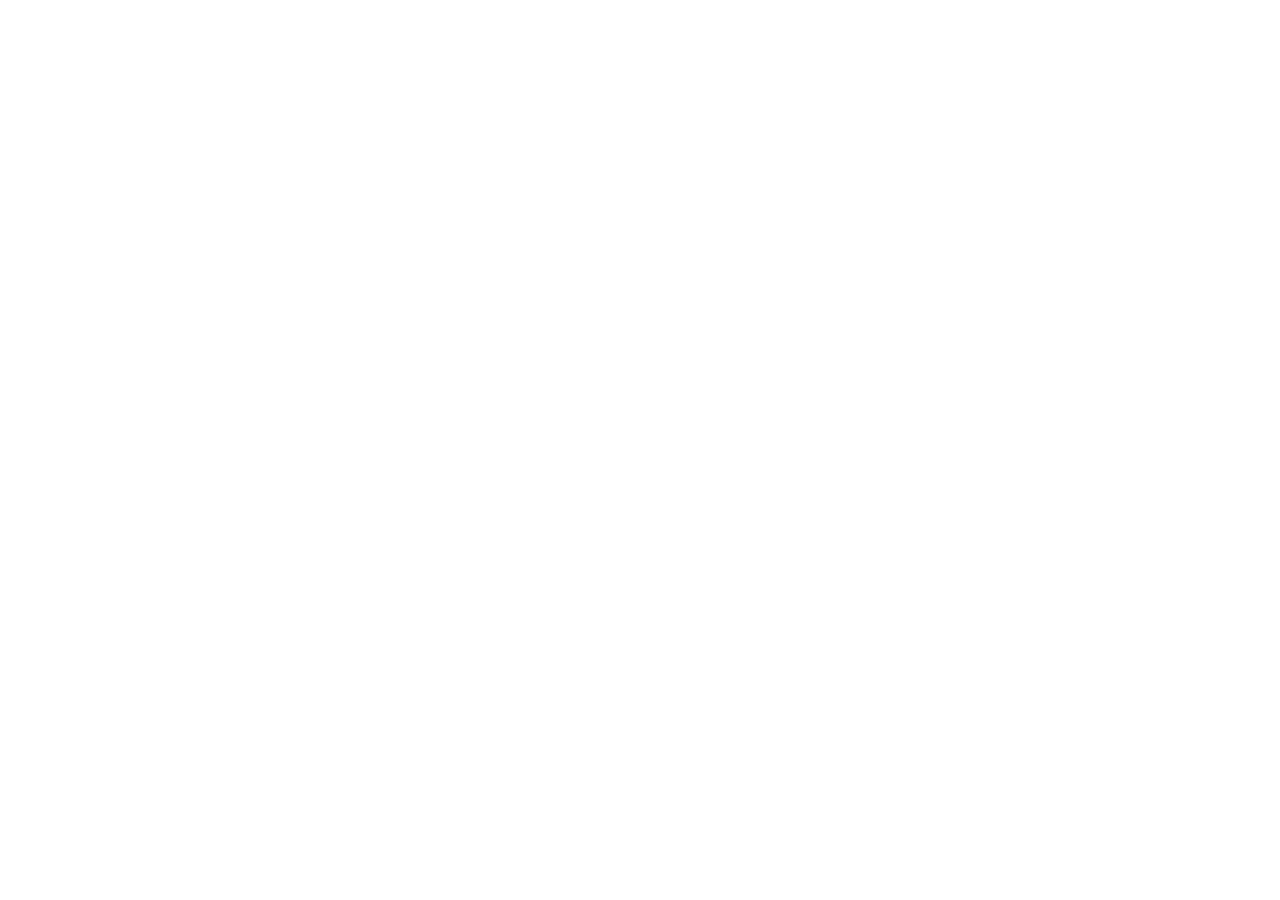
==== index.html @ b6a703c0 "Update Maowa portfolio website" ====
<!DOCTYPE html>
<html lang="en">
  <head>
    <meta charset="UTF-8" />
    <link rel="preconnect" href="https://fonts.googleapis.com">
    <link rel="preconnect" href="https://fonts.gstatic.com" crossorigin>
    <link href="https://fonts.googleapis.com/css2?family=Bebas+Neue&family=Syne:wght@400;600;700;800&family=Space+Mono:wght@400;700&display=swap" rel="stylesheet">
    <meta name="viewport" content="width=device-width, initial-scale=1.0" />
    <meta name="theme-color" content="#09090f" />
    <meta name="description" content="Video editing by Jannatul Maowa Runa: high-retention YouTube videos, short-form content, podcast edits, motion graphics, and monthly editing packages." />
    <link rel="canonical" href="https://maowa.me/" />
    <meta property="og:type" content="website" />
    <meta property="og:url" content="https://maowa.me/" />
    <meta property="og:title" content="MAOWA.ME | Video Editor & Content Strategist" />
    <meta property="og:description" content="High-retention video editing, short-form content, podcast edits, and motion graphics by Jannatul Maowa Runa." />
    <meta name="twitter:card" content="summary" />
    <link rel="icon" type="image/png" href="/m.png" />
    <link rel="apple-touch-icon" href="/m.png" />
    <title>MAOWA.ME | Video Editor &amp; Content Strategist</title>
  </head>
  <body>
    <div id="root"></div>
    <script type="module" src="/src/main.jsx"></script>
  </body>
</html>
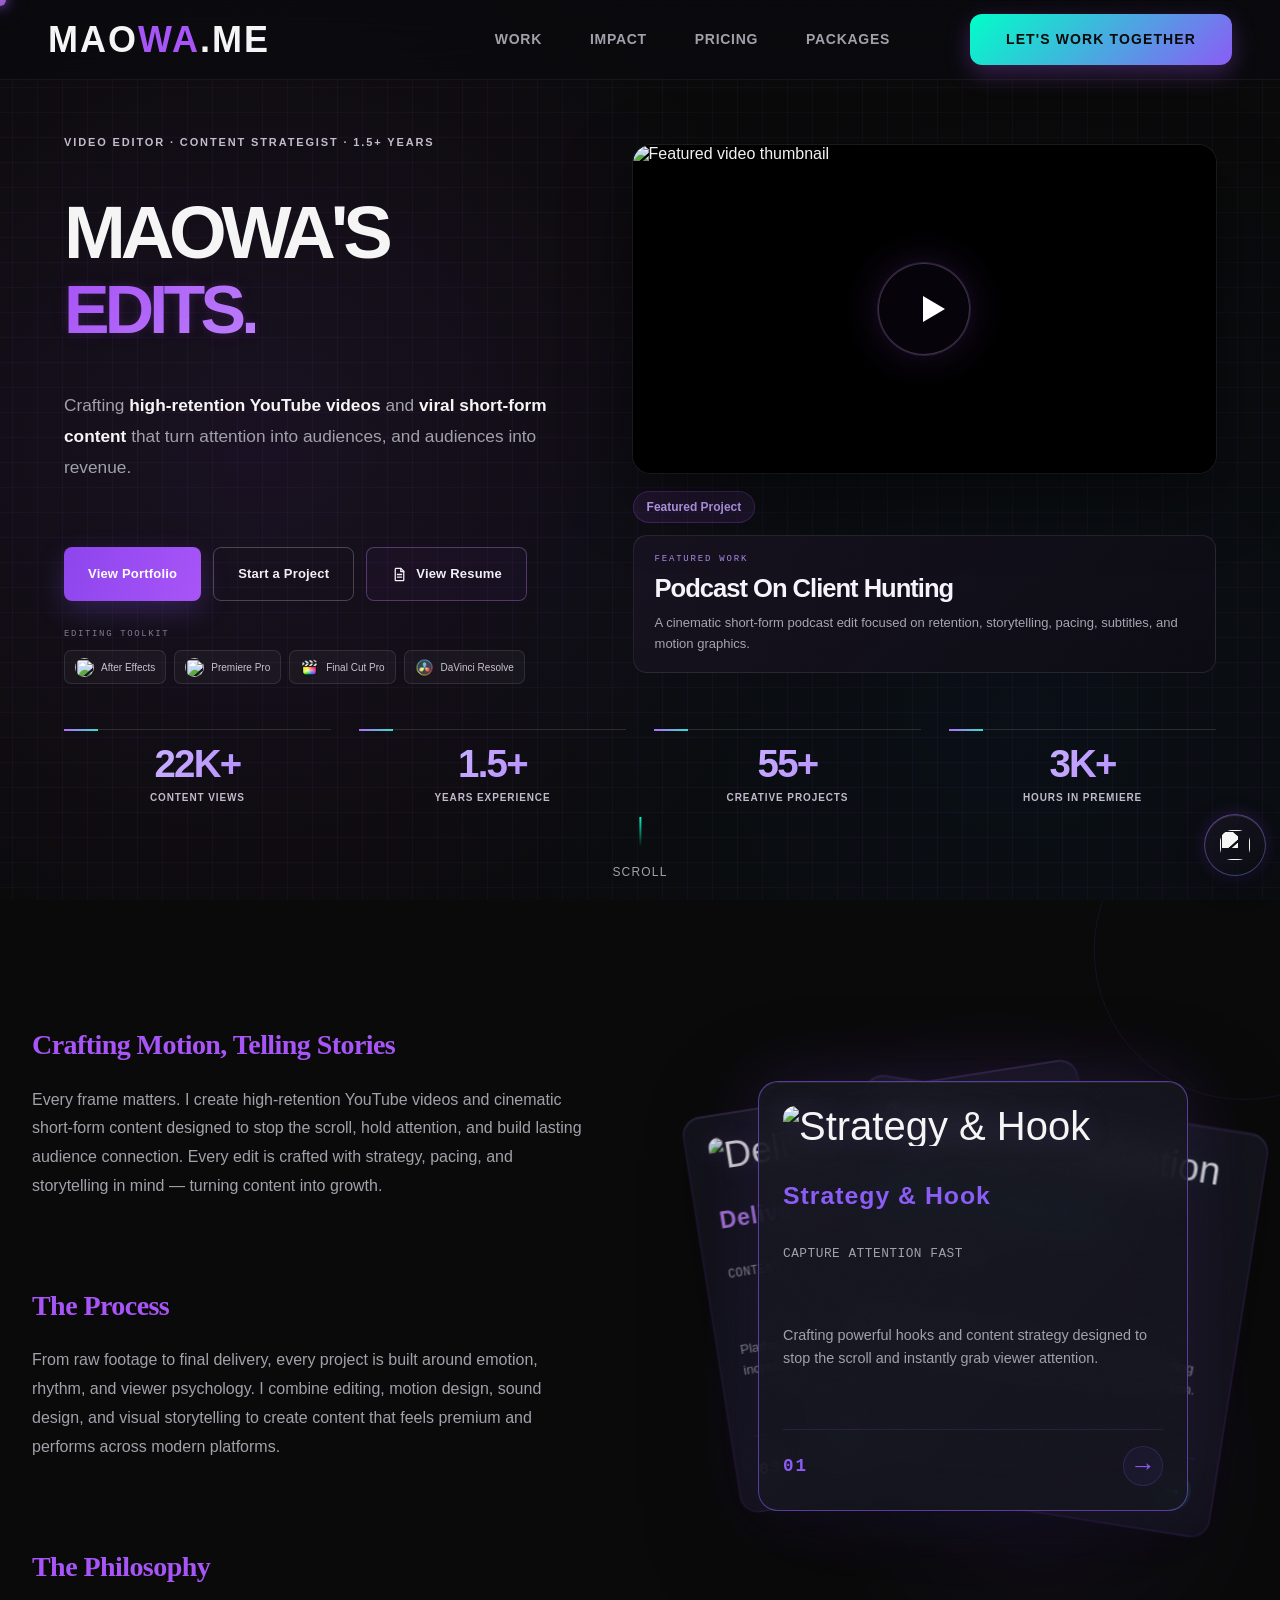
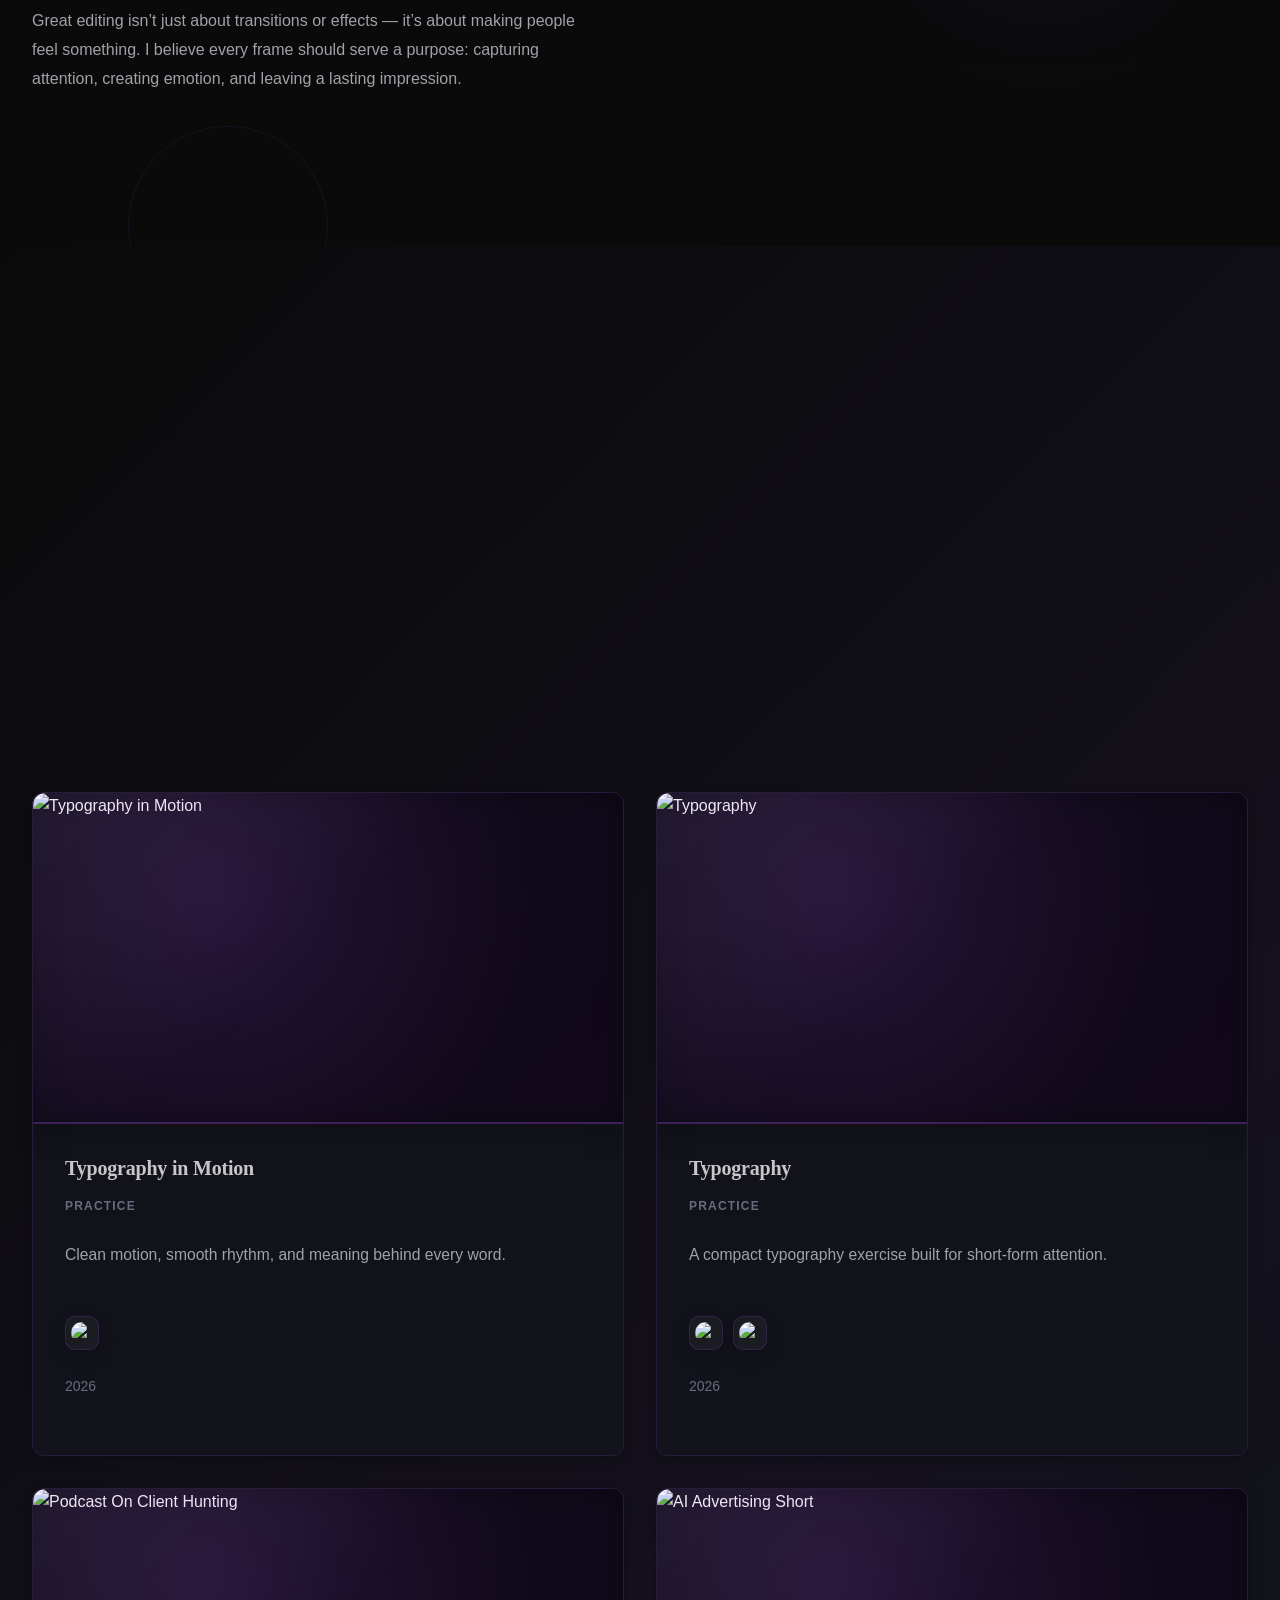
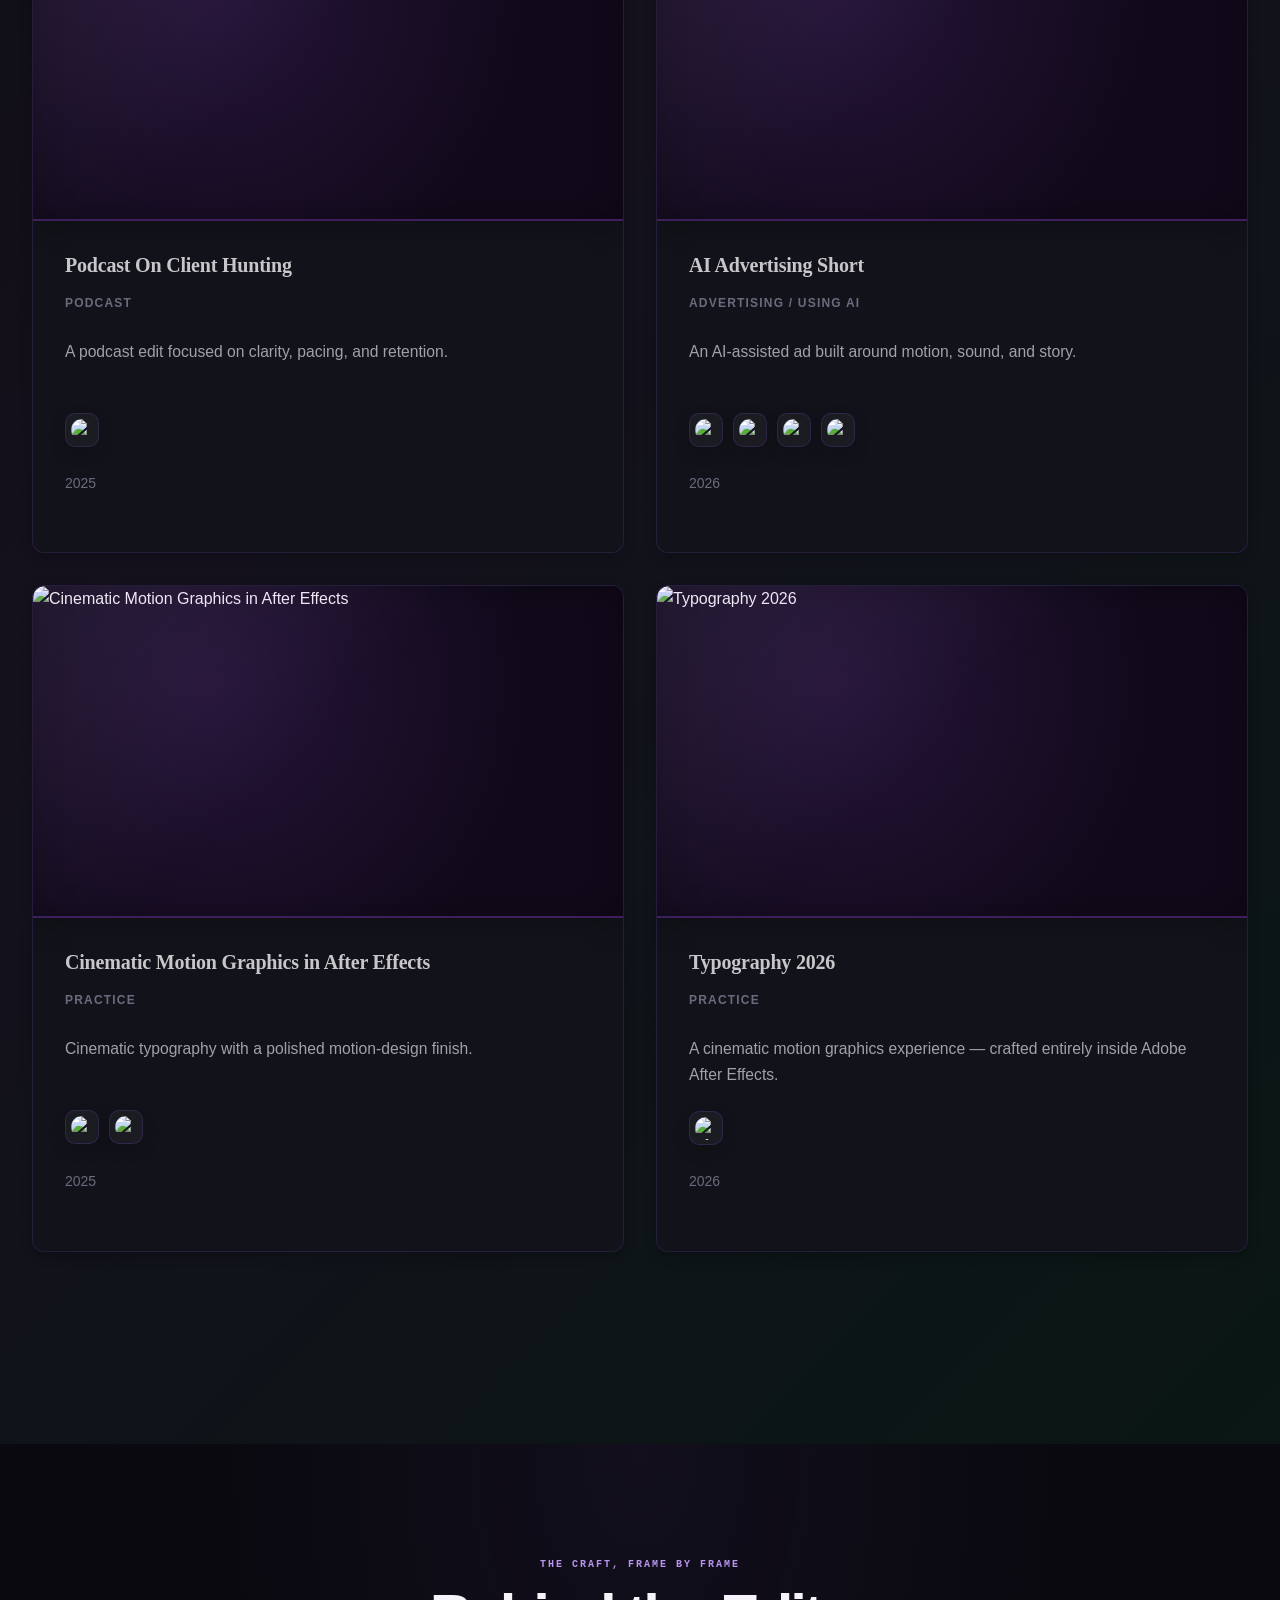
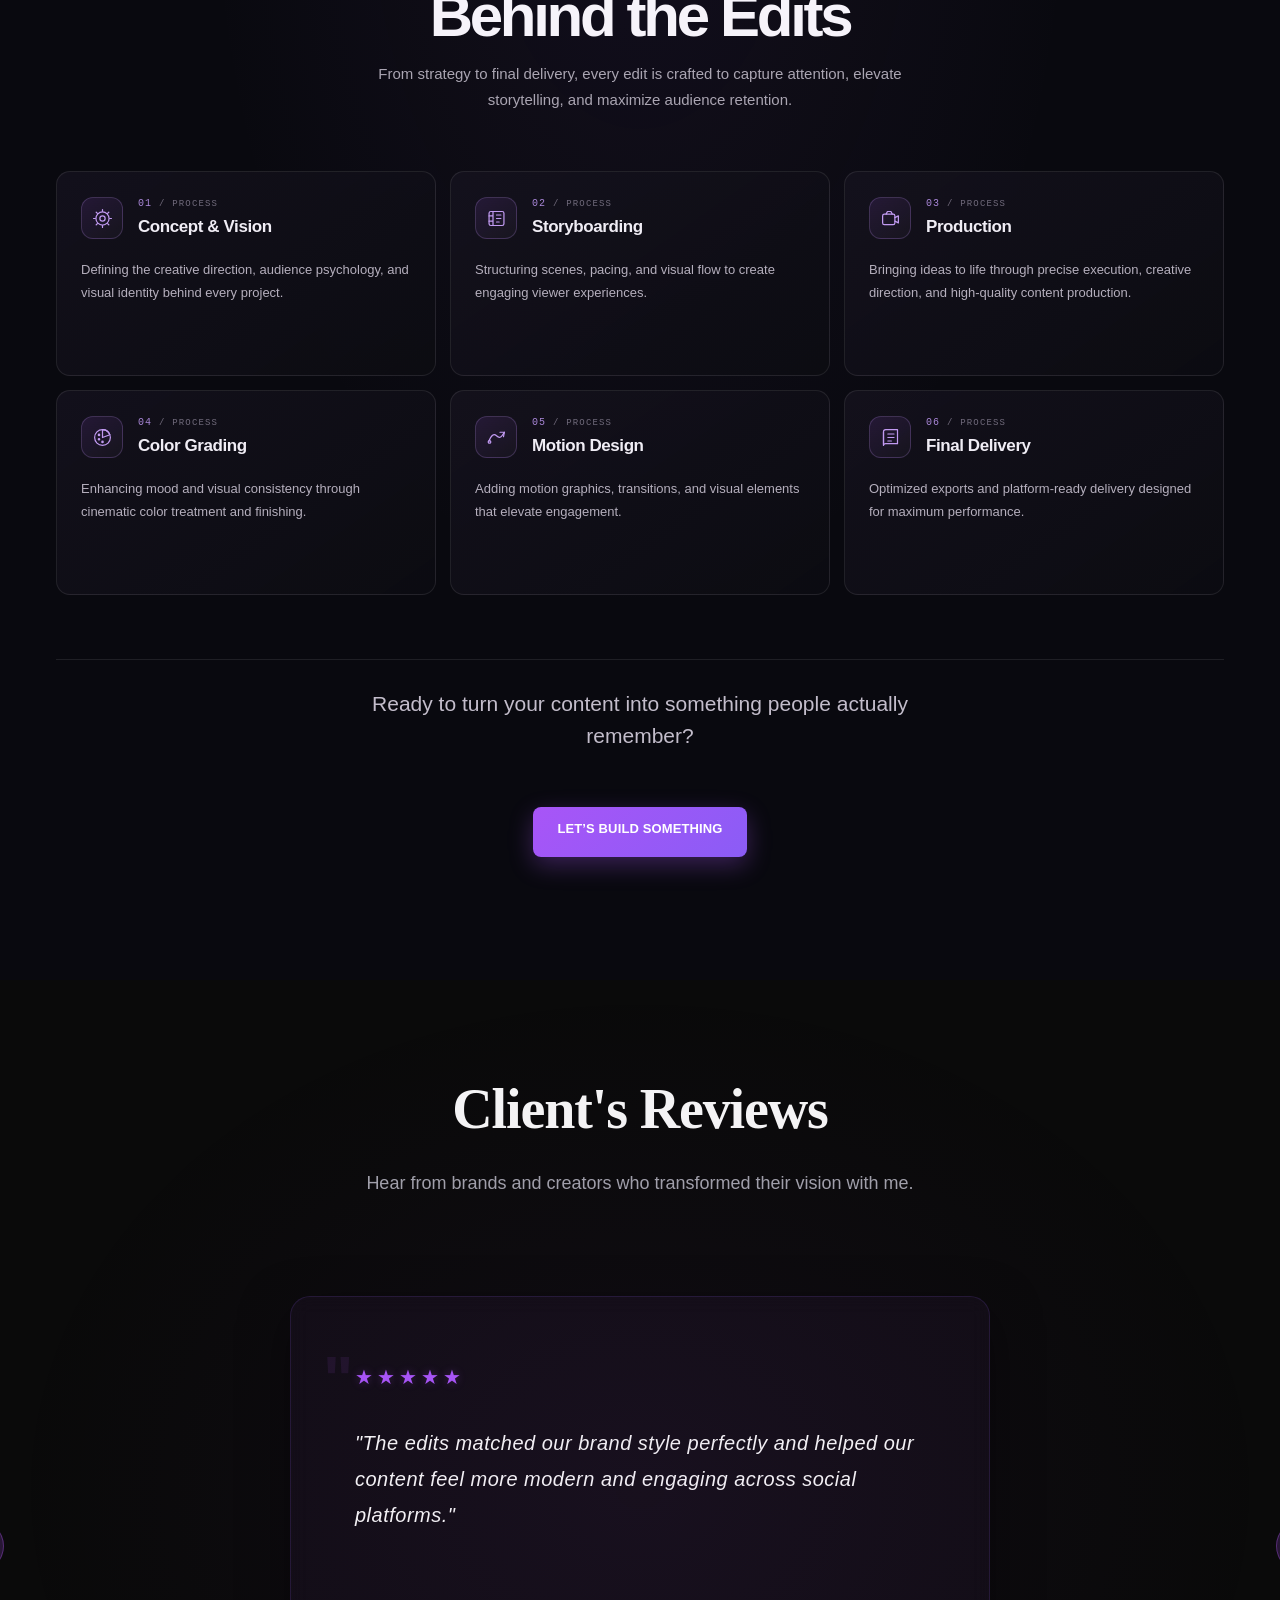
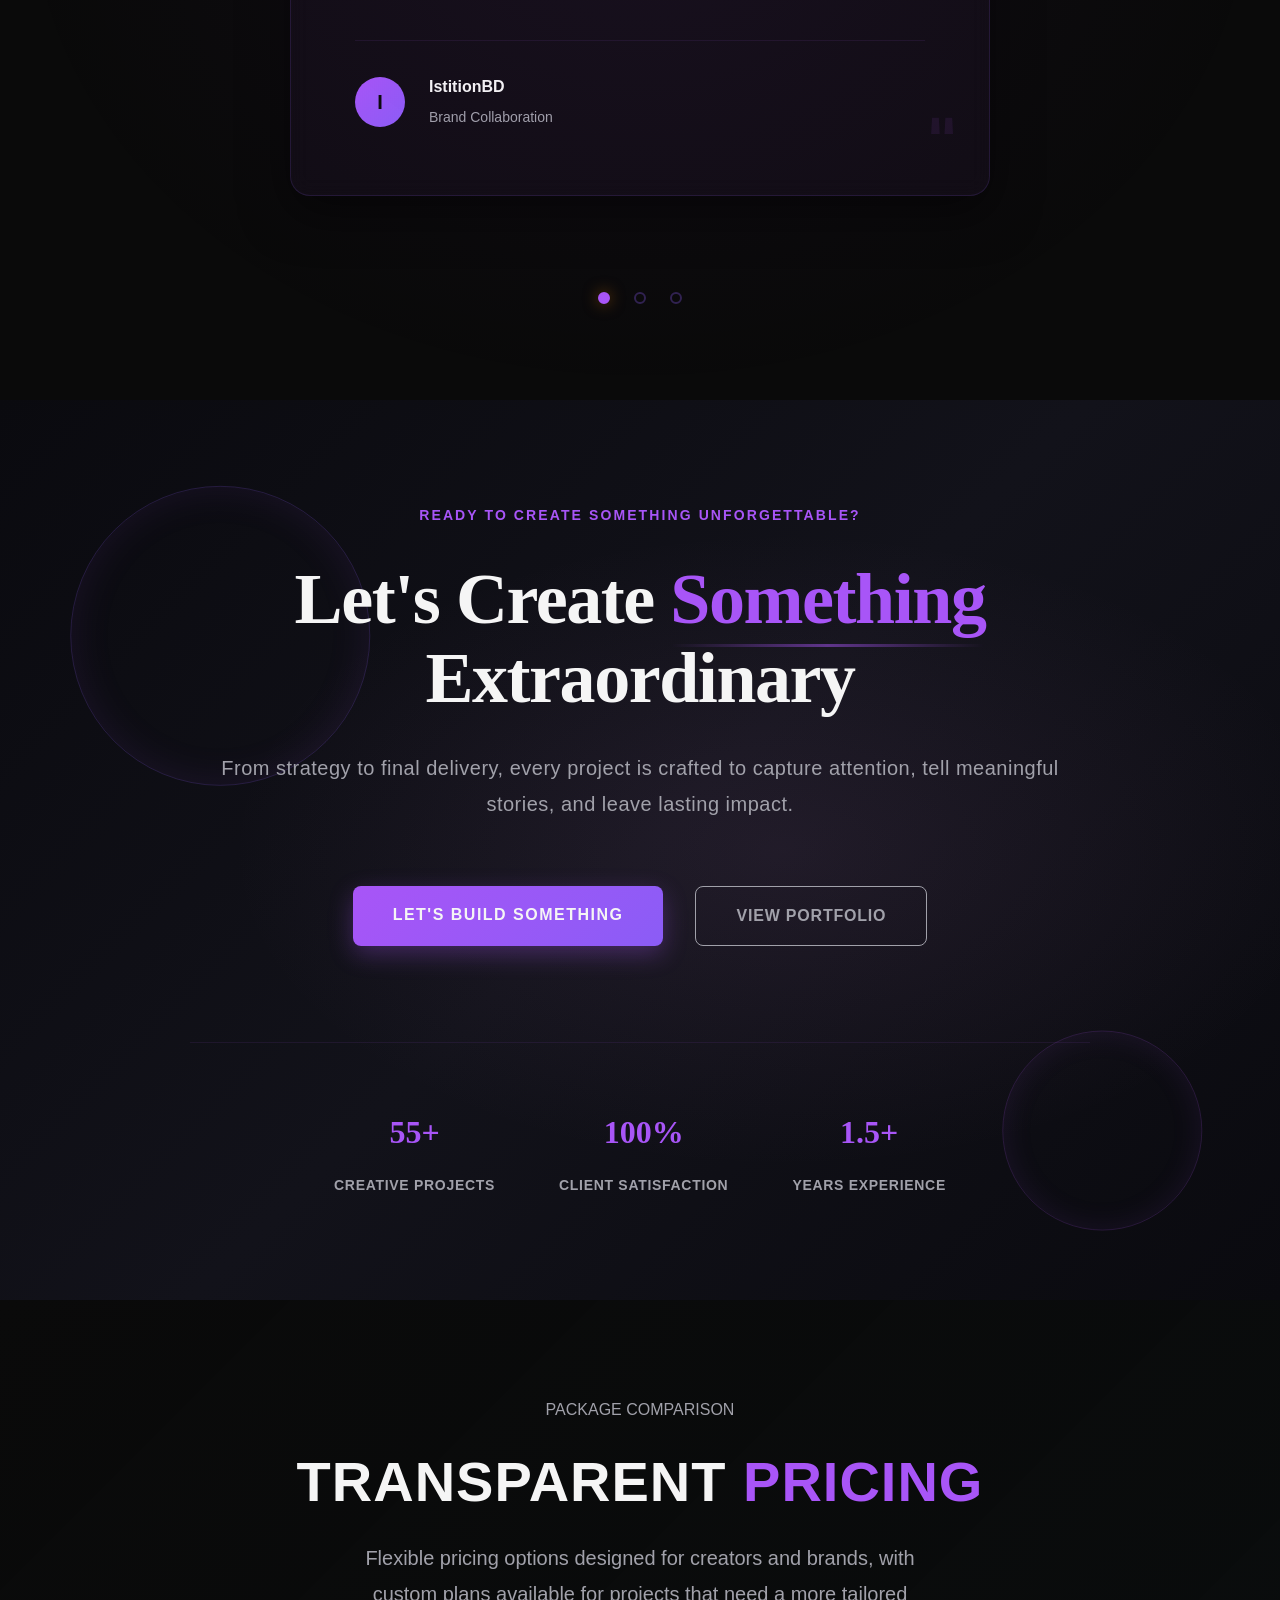
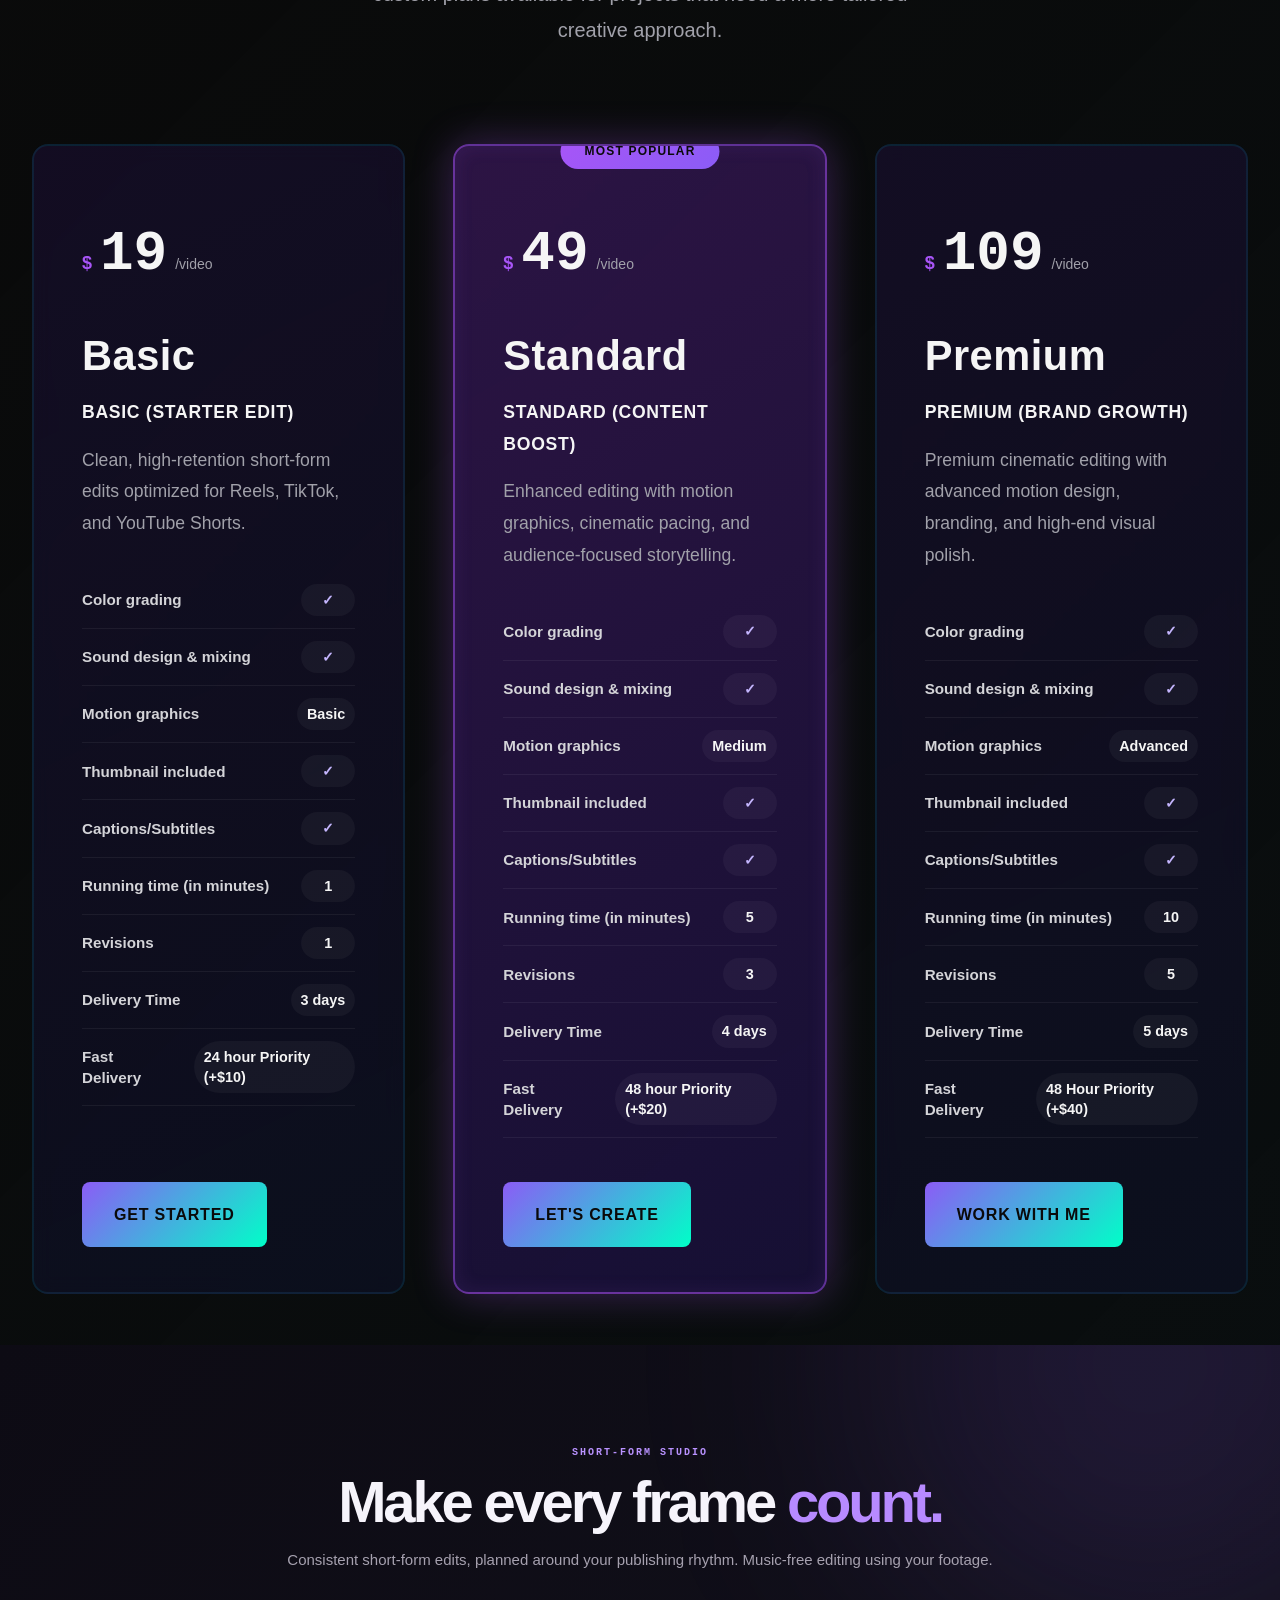
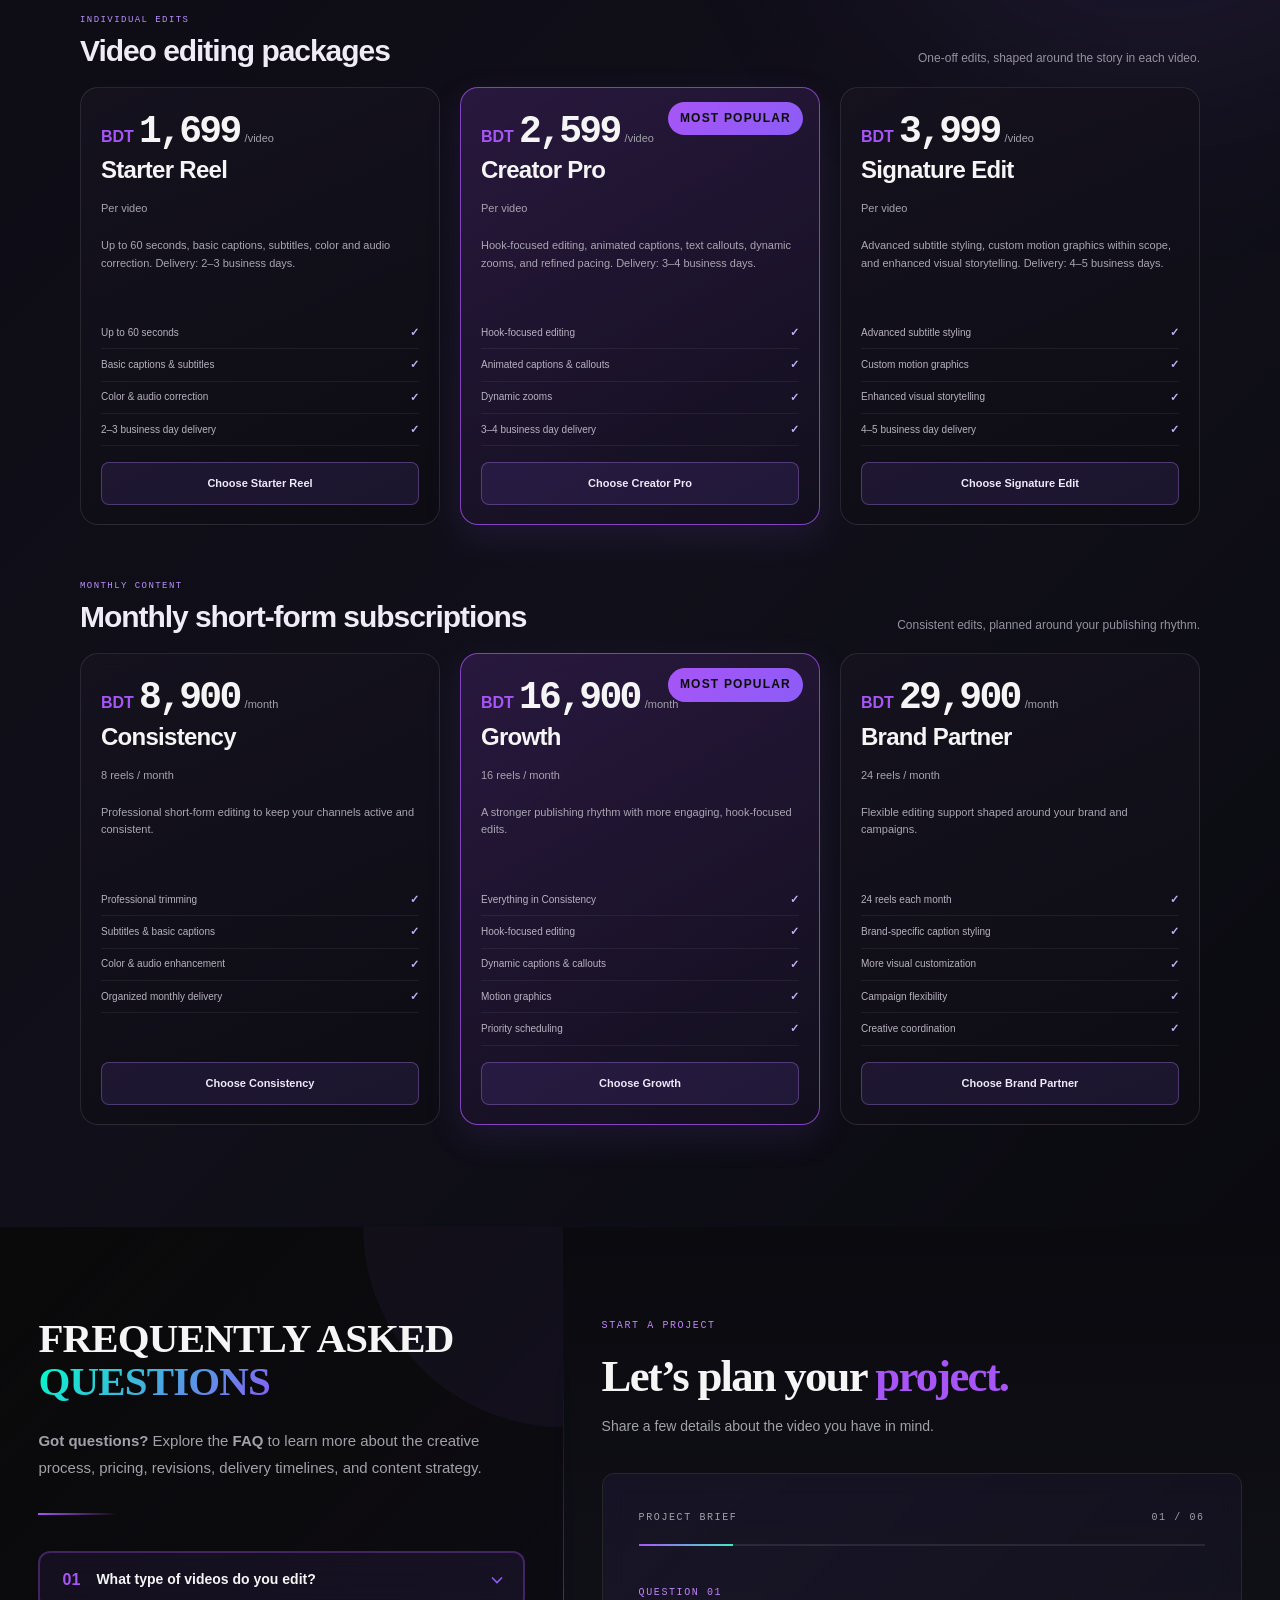
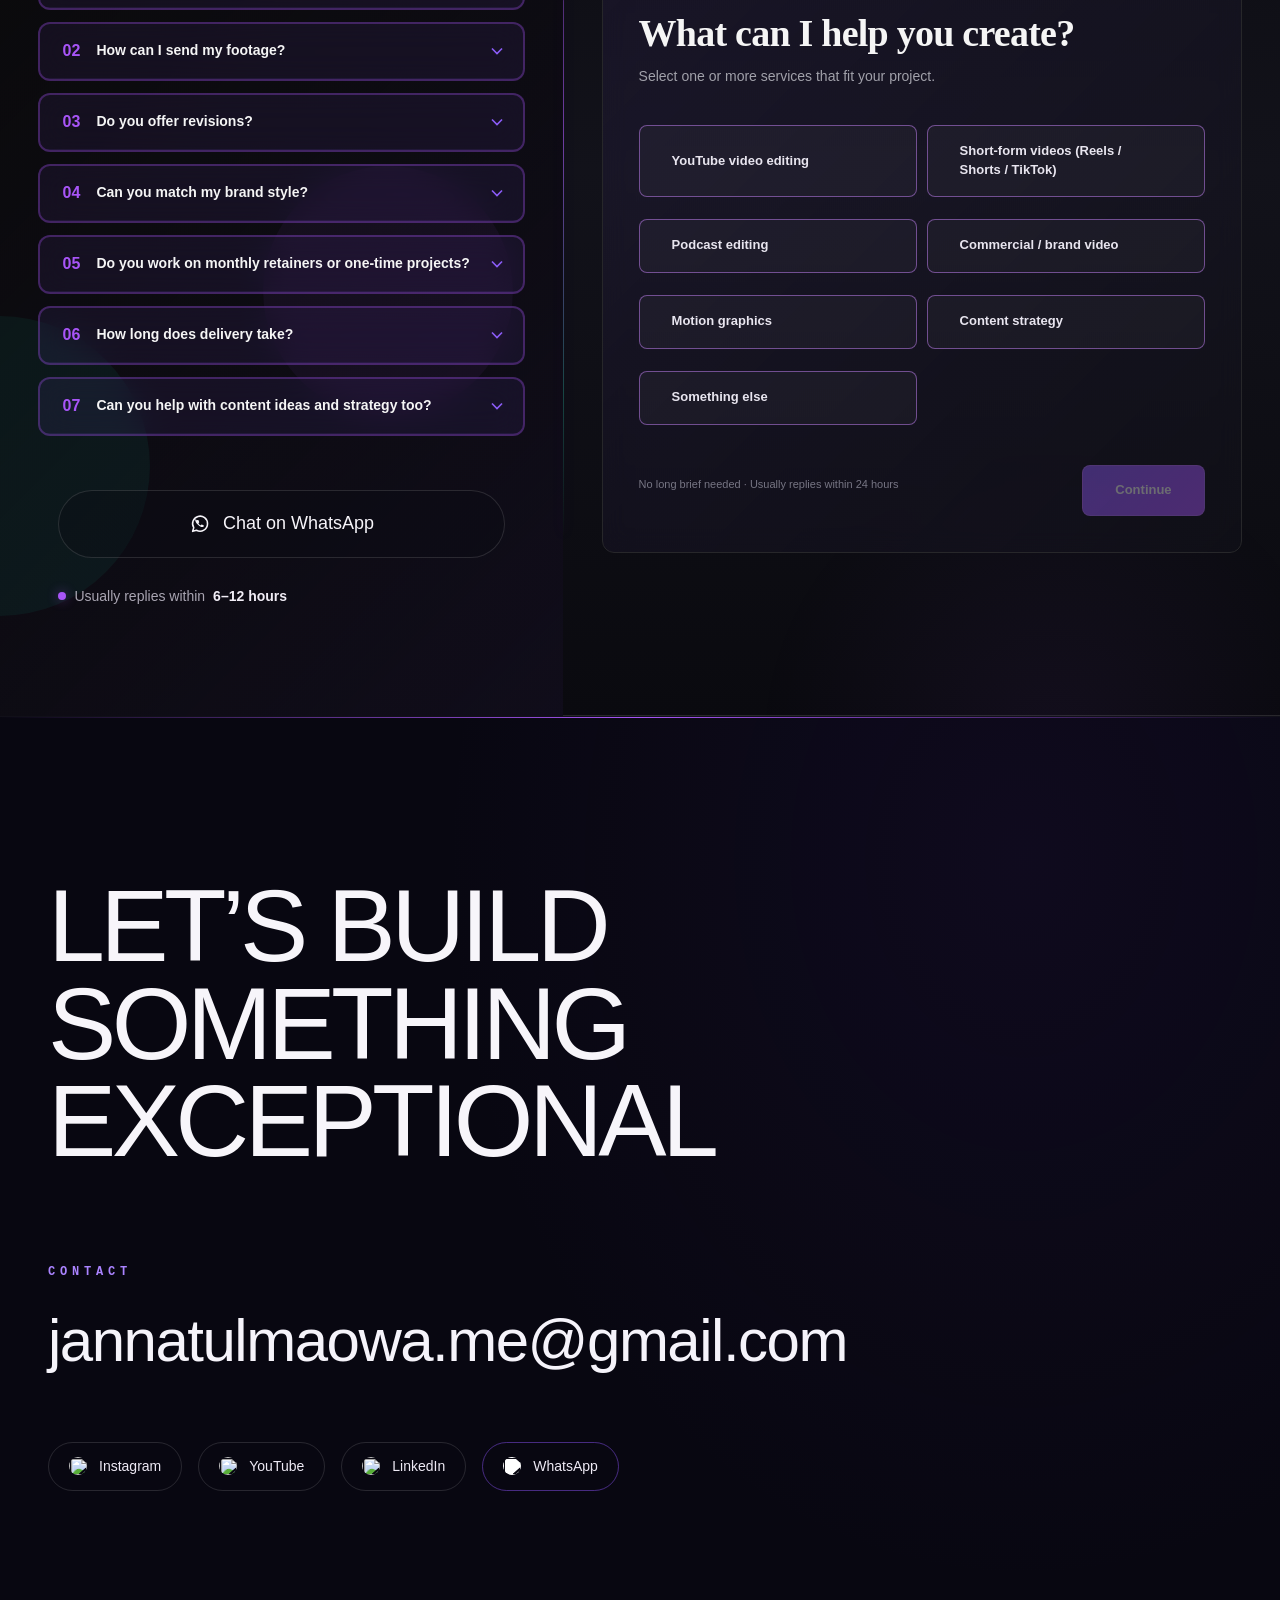
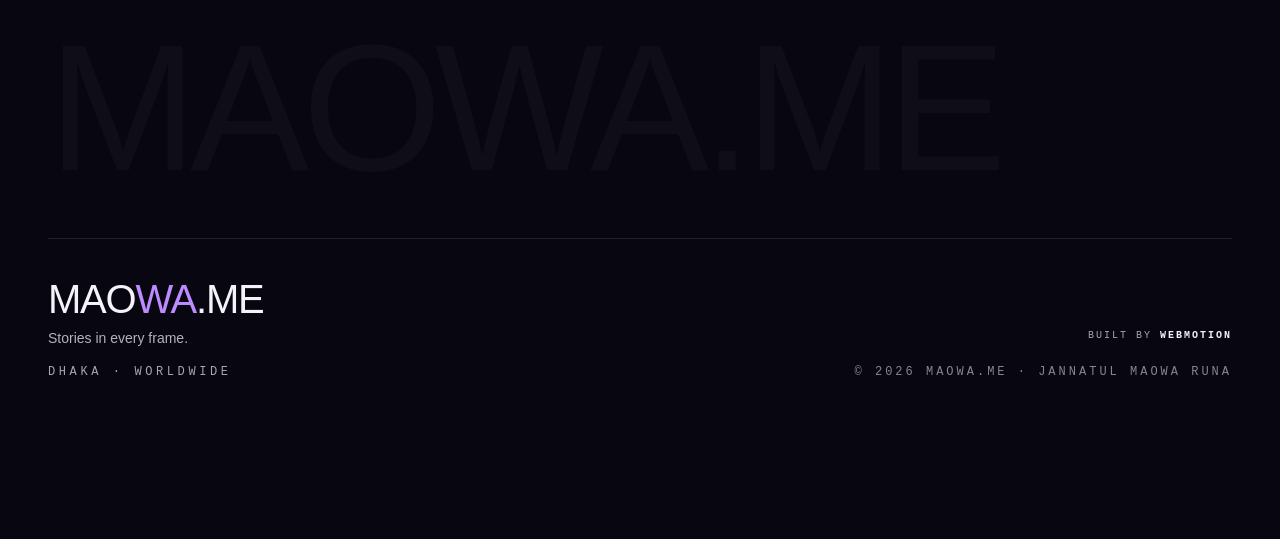
==== commit ef31d263: "Updates" ====
--- a/index.html
+++ b/index.html
@@ -1,25 +1,27 @@
-<!DOCTYPE html>
-<html lang="en">
-  <head>
-    <meta charset="UTF-8" />
-    <link rel="preconnect" href="https://fonts.googleapis.com">
-    <link rel="preconnect" href="https://fonts.gstatic.com" crossorigin>
-    <link href="https://fonts.googleapis.com/css2?family=Bebas+Neue&family=Syne:wght@400;600;700;800&family=Space+Mono:wght@400;700&display=swap" rel="stylesheet">
-    <meta name="viewport" content="width=device-width, initial-scale=1.0" />
-    <meta name="theme-color" content="#09090f" />
-    <meta name="description" content="Video editing by Jannatul Maowa Runa: high-retention YouTube videos, short-form content, podcast edits, motion graphics, and monthly editing packages." />
-    <link rel="canonical" href="https://maowa.me/" />
-    <meta property="og:type" content="website" />
-    <meta property="og:url" content="https://maowa.me/" />
-    <meta property="og:title" content="MAOWA.ME | Video Editor & Content Strategist" />
-    <meta property="og:description" content="High-retention video editing, short-form content, podcast edits, and motion graphics by Jannatul Maowa Runa." />
-    <meta name="twitter:card" content="summary" />
-    <link rel="icon" type="image/png" href="/m.png" />
-    <link rel="apple-touch-icon" href="/m.png" />
-    <title>MAOWA.ME | Video Editor &amp; Content Strategist</title>
-  </head>
-  <body>
-    <div id="root"></div>
-    <script type="module" src="/src/main.jsx"></script>
-  </body>
-</html>
+<!DOCTYPE html>
+<html lang="en">
+  <head>
+    <meta charset="UTF-8" />
+    <link rel="preconnect" href="https://fonts.googleapis.com">
+    <link rel="preconnect" href="https://fonts.gstatic.com" crossorigin>
+    <link href="https://fonts.googleapis.com/css2?family=Bebas+Neue&family=Syne:wght@400;600;700;800&family=Space+Mono:wght@400;700&display=swap" rel="stylesheet">
+    <meta name="viewport" content="width=device-width, initial-scale=1.0" />
+    <meta name="theme-color" content="#09090f" />
+    <meta name="description" content="Video editing by Jannatul Maowa Runa: high-retention YouTube videos, short-form content, podcast edits, motion graphics, and monthly editing packages." />
+    <link rel="canonical" href="https://maowa.me/" />
+    <meta property="og:type" content="website" />
+    <meta property="og:url" content="https://maowa.me/" />
+    <meta property="og:title" content="MAOWA.ME | Video Editor & Content Strategist" />
+    <meta property="og:description" content="High-retention video editing, short-form content, podcast edits, and motion graphics by Jannatul Maowa Runa." />
+    <meta name="twitter:card" content="summary" />
+    <link rel="icon" type="image/png" href="/m.png" />
+    <link rel="apple-touch-icon" href="/m.png" />
+    <title>MAOWA.ME | Video Editor &amp; Content Strategist</title>
+    <script type="module" crossorigin src="/assets/index-QN_Pb3r_.js"></script>
+    <link rel="stylesheet" crossorigin href="/assets/index-C_lDh0wV.css">
+  </head>
+  <body>
+    <div id="root"></div>+
+  </body>
+</html>
--- a/assets/index-C_lDh0wV.css
+++ b/assets/index-C_lDh0wV.css
@@ -0,0 +1 @@
+@media (prefers-color-scheme:light){:root{--color-bg-dark:#0a0a0a}}@keyframes charReveal{0%{opacity:0;transform:translateY(20px)}to{opacity:1;transform:translateY(0)}}@keyframes lineReveal{0%{opacity:0;clip-path:inset(0 100% 0 0)}to{opacity:1;clip-path:inset(0)}}@keyframes textSlideIn{0%{opacity:0;transform:translate(-40px)}to{opacity:1;transform:translate(0)}}@keyframes textFadeUp{0%{opacity:0;transform:translateY(30px)}to{opacity:1;transform:translateY(0)}}@keyframes scaleIn{0%{opacity:0;transform:scale(.95)}to{opacity:1;transform:scale(1)}}@keyframes scaleInHero{0%{opacity:0;transform:scale(.8)}to{opacity:1;transform:scale(1)}}@keyframes slideUp{0%{opacity:0;transform:translateY(60px)}to{opacity:1;transform:translateY(0)}}@keyframes slideDown{0%{opacity:0;transform:translateY(-10px)}to{opacity:1;transform:translateY(0)}}@keyframes rotateIn{0%{opacity:0;transform:rotate(-5deg)scale(.9)}to{opacity:1;transform:rotate(0)scale(1)}}@keyframes rotateInTilt{0%{opacity:0;transform:rotateY(90deg)}to{opacity:1;transform:rotateY(0)}}@keyframes glowPulse{0%,to{box-shadow:0 0 20px #d4af374d}50%{box-shadow:0 0 40px #d4af3799}}@keyframes glowPulsePurple{0%,to{box-shadow:0 0 20px #9d4edd33}50%{box-shadow:0 0 40px #9d4edd66}}@keyframes gradientShift{0%,to{opacity:1}50%{opacity:.8}}@keyframes backgroundPulse{0%,to{background-color:var(--color-bg-dark)}50%{background-color:var(--color-bg-secondary)}}@keyframes diagonalSlide{0%{transform:translate(-100%)translateY(-100%)}to{transform:translate(100%)translateY(100%)}}@keyframes lineDrawHorizontal{0%{width:0}to{width:100%}}@keyframes lineDrawVertical{0%{height:0}to{height:100%}}@keyframes float{0%,to{transform:translateY(0)translate(0)}25%{transform:translateY(-20px)translate(10px)}50%{transform:translateY(-40px)translate(-10px)}75%{transform:translateY(-20px)translate(10px)}}@keyframes floatSlow{0%,to{transform:translateY(0)}50%{transform:translateY(-30px)}}@keyframes twinkle{0%,to{opacity:0}50%{opacity:1}}@keyframes parallaxFloat{0%{transform:translateY(50px)}to{transform:translateY(-50px)}}@keyframes blurIn{0%{filter:blur(10px);opacity:0}to{filter:blur();opacity:1}}@keyframes blurOut{0%{filter:blur();opacity:1}to{filter:blur(10px);opacity:0}}@keyframes hover-lift{0%{transform:translateY(0)}to{transform:translateY(-8px)}}@keyframes hover-scale{0%{transform:scale(1)}to{transform:scale(1.05)}}@keyframes strokeDraw{to{stroke-dashoffset:0}}@keyframes fadeInUp{0%{opacity:0;transform:translateY(30px)}to{opacity:1;transform:translateY(0)}}@keyframes fadeInDown{0%{opacity:0;transform:translateY(-30px)}to{opacity:1;transform:translateY(0)}}@keyframes elasticBounce{0%,to{transform:scale(1)}50%{transform:scale(1.1)}}@keyframes modalFadeIn{0%{opacity:0;-webkit-backdrop-filter:blur();backdrop-filter:blur()}to{opacity:1;-webkit-backdrop-filter:blur(4px);backdrop-filter:blur(4px)}}@keyframes modalSlideUp{0%{opacity:0;transform:translateY(60px)}to{opacity:1;transform:translateY(0)}}@keyframes cardStackRotate{0%{transform:rotate(-2deg)}to{transform:rotate(0)}}@keyframes ripple{0%{opacity:1;transform:scale(0)}to{opacity:0;transform:scale(4)}}@keyframes shimmer{0%,to{opacity:1}50%{opacity:.7}}@keyframes breathe{0%,to{opacity:.7}50%{opacity:1}}@keyframes sway{0%,to{transform:translate(0)}50%{transform:translate(10px)}}@media (width<=1024px){#navbar{height:70px;padding:0 var(--spacing-lg)}.nav-logo{font-size:32px}.nav-links{gap:var(--spacing-lg)}.nav-links a{font-size:13px}.nav-links a.nav-cta{margin-left:var(--spacing-md);min-width:clamp(140px,28vw,240px);padding:12px 28px;font-size:13px}}@media (width<=768px){#navbar{height:64px;padding:0 var(--spacing-md)}.hamburger{display:flex}.nav-links{-webkit-backdrop-filter:blur(30px);backdrop-filter:blur(30px);width:100%;max-width:300px;height:100vh;transition:right var(--duration-standard) var(--easing-smooth);visibility:hidden;pointer-events:none;z-index:1500;background:linear-gradient(135deg,#0a0a0ffa,#1e1428fa);border-right:1px solid #00ffc81a;flex-direction:column;justify-content:flex-start;align-items:flex-start;gap:0;padding-top:100px;padding-left:24px;padding-right:24px;display:flex;position:fixed;top:0;right:-100%}.nav-links.active{visibility:visible;pointer-events:auto;right:0;box-shadow:-10px 0 40px #0006}.nav-links a{width:100%;transition:all var(--duration-fast) var(--easing-smooth);border-bottom:1px solid #9370db1a;padding:16px 0;font-size:16px}.nav-links a:hover{color:var(--color-accent-cyan);padding-left:12px}.nav-links a:before{display:none}.nav-links a.nav-cta{text-align:center;background:linear-gradient(135deg, var(--color-accent-cyan), var(--color-accent-purple));width:100%;min-width:0;margin-top:12px;margin-left:0;padding:14px 28px}.nav-logo{font-size:28px}.nav-logo span{animation:none}}@media (width<=480px){#navbar{height:60px;padding:0 var(--spacing-sm)}.nav-logo{letter-spacing:.08em;font-size:28px}.hamburger{gap:5px;width:28px;height:28px}.hamburger span{width:20px;height:2px}.nav-links{max-width:100%;padding-top:80px;padding-left:20px;padding-right:20px}.nav-links a{padding:12px 0;font-size:14px}}@media (prefers-reduced-motion:reduce){#navbar,.nav-logo,.nav-links a,.nav-cta,.hamburger span{transition:none;animation:none}}a:hover,.accent-gold{color:var(--color-accent-gold)}@keyframes logoFloat{0%,to{transform:translateY(0) rotate(var(--tilt))}25%{transform:translateY(-9px) rotate(calc(var(--tilt) + 2deg))}50%{transform:translateY(1px) rotate(calc(var(--tilt) - 2deg))}75%{transform:translateY(8px) rotate(calc(var(--tilt) + 1deg))}}@keyframes ringFloat{0%,to{opacity:.8;transform:translate(-50%,78%)rotate(-8deg)scaleX(1)}50%{opacity:1;transform:translate(-50%,73%)rotate(-8deg)scaleX(1.02)}}@keyframes logoPulse{0%,to{box-shadow:0 18px 50px #a855f714}50%{box-shadow:0 24px 62px #a855f72e,0 0 20px #00ffc814}}@keyframes sparkBlink{0%,to{opacity:.25;transform:scale(.8)}50%{opacity:1;transform:scale(1.35)}}@keyframes portfolioBtnPulse{0%,to{box-shadow:0 10px 22px #a855f738}50%{box-shadow:0 14px 28px #a855f74d}}@keyframes portfolioBtnSweep{0%,32%{opacity:0;left:-130%}42%,72%{opacity:1;left:130%}to{opacity:0;left:130%}}@supports selector(::-webkit-scrollbar){body{scrollbar-color:var(--color-bg-tertiary) var(--color-bg-secondary);scrollbar-width:thin}}@media (width<=480px){.contact-form{max-width:360px;padding:14px}.featured-play-btn{width:72px;height:72px}}@media (width<=1024px){h1{font-size:var(--font-size-5xl)}h2{font-size:var(--font-size-4xl)}h3{font-size:var(--font-size-2xl)}section{padding:var(--spacing-2xl) 0}}@media (width<=768px){h1{font-size:var(--font-size-4xl)}h2{font-size:var(--font-size-3xl)}h3{font-size:var(--font-size-xl)}.container{padding:0 var(--spacing-md)}.grid-2{grid-template-columns:1fr}.grid-3,.grid-4{grid-template-columns:repeat(2,1fr)}section{padding:var(--spacing-xl) 0}}@media (width<=480px){h1{font-size:var(--font-size-3xl)}h2{font-size:var(--font-size-2xl)}.container{padding:0 var(--spacing-md)}.grid-2,.grid-3,.grid-4{grid-template-columns:1fr}section{padding:var(--spacing-lg) 0}}@media (prefers-reduced-motion:reduce){*,:before,:after{scroll-behavior:auto!important;transition-duration:.01ms!important;animation-duration:.01ms!important;animation-iteration-count:1!important}}@media print{body{color:#000;background-color:#fff}}@media (width<=768px){.hero{text-align:center;background:linear-gradient(135deg,#0a0a0ff2 0%,#12121af2 50%,#0a0a0ff2 100%);flex-direction:column;justify-content:center;min-height:100vh;padding:100px 24px 60px;display:flex;overflow:hidden}.hero:before{content:"";pointer-events:none;z-index:0;background:radial-gradient(circle at 20%,#a855f71f 0%,#0000 50%),radial-gradient(circle at 80% 80%,#00ffc814 0%,#0000 50%),radial-gradient(circle at 50% 0,#a855f714 0%,#0000 50%);position:absolute;inset:0}.hero-bg{opacity:1;background:radial-gradient(circle at 20%,#a855f726 0%,#0000 50%),radial-gradient(circle at 80% 80%,#00ffc814 0%,#0000 50%)}.hero-grid{opacity:.08;background-size:40px 40px}.hero-tag{letter-spacing:.12em;z-index:10;margin-bottom:16px;font-size:11px;position:relative}.hero-name{letter-spacing:-.02em;z-index:10;margin-bottom:16px;font-size:clamp(36px,11vw,60px);line-height:1.04;position:relative}.hero-name .yellow{margin-top:10px;font-size:.95em}.hero-sub{z-index:10;max-width:100%;margin:0 auto 24px;font-size:clamp(14px,2.2vw,18px);line-height:1.7;position:relative}.hero-actions{z-index:10;flex-direction:column;align-items:center;gap:12px;width:100%;margin-bottom:32px;display:flex;position:relative}.hero-actions a{text-align:center;width:min(100%,360px);padding:16px 28px;font-size:15px}.hero-floating{display:block}.hero-floating .logo{opacity:.5;width:60px;height:60px}.hero-floating .logo--ae{top:12%;left:4%}.hero-floating .logo--ps{top:18%;right:5%}.hero-floating .logo--ai{top:82%;left:calc(25% - 30px)}.hero-floating .logo--pr{top:82%;left:calc(75% - 30px);right:auto}.hero-stats{z-index:10;grid-template-columns:repeat(2,1fr);gap:16px;width:100%;margin-top:16px;display:grid;position:relative}.hero-stats>div{padding:12px}.stat-num{margin-bottom:8px;font-size:clamp(24px,5vw,40px)}.stat-label{letter-spacing:.04em;font-size:10px}.hero-scroll{z-index:10;align-self:center;margin:0 auto;position:relative;bottom:30px;left:auto;transform:none}.scroll-text{font-size:10px}.hero-grid,.hero-bg{opacity:.3}.featured-video{min-height:auto;padding:70px 20px}.featured-container{max-width:100%}.featured-header{margin-bottom:48px}.featured-label{padding:8px 16px;font-size:11px}.featured-header h2{margin-bottom:14px;font-size:clamp(2.2rem,7vw,3.5rem)}.featured-subtitle{font-size:clamp(.95rem,1vw,1rem)}.featured-card{border-radius:18px;box-shadow:0 20px 60px #00000080,0 0 40px #a855f71f}.featured-video-art{aspect-ratio:9/16}.featured-city{height:38%}.featured-title-main{font-size:clamp(2.4rem,6vw,4rem)}.featured-title-sub{letter-spacing:.36em;font-size:11px}.featured-play-btn{width:72px;height:72px}.featured-play-btn span{border-top:10px solid #0000;border-bottom:10px solid #0000;border-left:16px solid #fff}.featured-controls{padding:12px 16px}.featured-progress{margin-bottom:12px}.featured-toolbar{gap:10px}.featured-buttons,.featured-actions{gap:12px}.featured-icon{font-size:14px}.featured-time{font-size:12px}.featured-meta{padding:14px 16px;font-size:13px}}@media (width<=480px){.hero{background:linear-gradient(135deg,#0a0a0ffa 0%,#12121afa 50%,#0a0a0ffa 100%);min-height:100vh;padding:80px 16px 50px}.hero:before{background:radial-gradient(circle at 20%,#a855f726 0%,#0000 50%),radial-gradient(circle at 80% 80%,#00ffc81a 0%,#0000 50%),radial-gradient(circle at 50% 0,#a855f71a 0%,#0000 50%)}.hero-bg{opacity:1;background:radial-gradient(circle at 20%,#a855f72e 0%,#0000 50%),radial-gradient(circle at 80% 80%,#00ffc81a 0%,#0000 50%)}.hero-grid{opacity:.1;background-size:30px 30px}.hero-tag{letter-spacing:.1em;margin-bottom:12px;font-size:10px}.hero-name{letter-spacing:-.015em;margin-bottom:12px;font-size:clamp(28px,9vw,44px);line-height:1.06}.hero-name .yellow{margin-top:8px;font-size:.96em}.hero-sub{margin:0 auto 20px;font-size:clamp(13px,2vw,16px);line-height:1.6}.hero-actions{flex-direction:column;align-items:center;gap:10px;width:100%;margin-bottom:24px}.hero-actions a{width:min(100%,320px);padding:14px 24px;font-size:14px}.hero-stats{grid-template-columns:repeat(2,1fr);gap:12px;margin-top:12px}.hero-stats>div{padding:8px}.stat-num{margin-bottom:6px;font-size:clamp(20px,4vw,32px)}.stat-label{letter-spacing:.03em;font-size:9px}.hero-scroll{align-self:center;margin:0 auto;bottom:20px;left:auto;transform:none}.scroll-line{height:24px}.scroll-text{font-size:9px}.hero-grid,.hero-bg{opacity:.35}.featured-video{padding:60px 16px}.featured-header{margin-bottom:40px}.featured-header h2{font-size:clamp(1.8rem,6vw,2.8rem)}.featured-video-art{aspect-ratio:4/5}.featured-title-main{font-size:clamp(2rem,5vw,3.2rem)}.featured-play-btn{width:62px;height:62px}.featured-play-btn span{border-top:8px solid #0000;border-bottom:8px solid #0000;border-left:14px solid #fff}}@media (width<=768px){section{padding:60px 0}.container{width:92%;padding:0 var(--spacing-md);margin:0 auto}.ecosystem-header,.story-header,.impact-header,.chapter-header{margin-bottom:32px!important}.section-title,.ecosystem-title{margin-bottom:12px;line-height:1.15}.section-subtitle,.ecosystem-subtitle{margin-bottom:24px;line-height:1.6}}@media (width<=480px){section{padding:48px 0}.container{width:95%;padding:0 var(--spacing-sm);margin:0 auto}.ecosystem-header,.story-header,.impact-header,.chapter-header{margin-bottom:24px!important}.section-title,.ecosystem-title{margin-bottom:10px;line-height:1.1}.section-subtitle,.ecosystem-subtitle{margin-bottom:20px;font-size:.95rem;line-height:1.5}}.video-volume-toggle--featured,.video-volume-toggle--modal{top:12px;right:12px}@media (width<=768px){.video-volume-toggle{display:flex}}@media (width<=768px){.featured-video{padding:60px 20px}.featured-showcase{grid-template-columns:1fr;gap:22px}.featured-video-art{aspect-ratio:16/9;border-radius:14px}.featured-thumb{border-radius:14px}.featured-media-column .featured-label{margin-top:15px}.featured-project-card{background:linear-gradient(145deg,#181421eb,#0f0d15e6);border:1px solid #c084fc2b;border-radius:14px;padding:22px 20px}.featured-project-card h2{font-size:clamp(23px,6vw,30px)}.featured-project-card>p:last-child{font-size:14px}}:root{--color-bg-dark:#0a0a0f;--color-bg-secondary:#12121a;--color-bg-tertiary:#27272a;--color-bg-hover:#1f1f2e;--color-text-primary:#f5f5f5;--color-text-secondary:#a1a1aa;--color-text-muted:#6b6b7d;--color-accent-gold:#a855f7;--color-accent-purple:#8b5cf6;--color-accent-cyan:#00ffc8;--color-accent-pink:#c084fc;--shadow-sm:0 4px 12px #0000004d;--shadow-md:0 8px 24px #0006;--shadow-lg:0 16px 48px #00000080;--shadow-xl:0 24px 64px #0009;--shadow-glow-gold:0 0 30px #8b5cf666;--shadow-glow-purple:0 0 40px #a855f74d;--shadow-glow-neon:0 0 20px #a855f780;--spacing-xs:.5rem;--spacing-sm:1rem;--spacing-md:1.5rem;--spacing-lg:2rem;--spacing-xl:3rem;--spacing-2xl:4rem;--spacing-3xl:6rem;--font-family-serif:"Georgia", "Garamond", serif;--font-family-sans:-apple-system, BlinkMacSystemFont, "Segoe UI", "Helvetica Neue", sans-serif;--font-size-xs:.75rem;--font-size-sm:.875rem;--font-size-base:1rem;--font-size-lg:1.125rem;--font-size-xl:1.5rem;--font-size-2xl:2rem;--font-size-3xl:2.5rem;--font-size-4xl:3.5rem;--font-size-5xl:5rem;--font-size-6xl:7rem;--line-height-tight:1.2;--line-height-snug:1.4;--line-height-normal:1.6;--line-height-relaxed:1.8;--duration-fast:.3s;--duration-normal:.5s;--duration-slow:.8s;--duration-cinematic:1.2s;--easing-smooth:cubic-bezier(.25, .46, .45, .94);--easing-in:cubic-bezier(.7, 0, 1, .5);--easing-out:cubic-bezier(0, .5, .3, 1);--easing-elastic:cubic-bezier(.175, .885, .32, 1.275);--border-radius-sm:4px;--border-radius-md:8px;--border-radius-lg:12px;--border-radius-xl:20px;--border-color:#ffffff1a;--border-width:1px}@media (prefers-color-scheme:light){:root{--color-bg-dark:#0a0a0a}}.stagger-1{animation-delay:.1s}.stagger-2{animation-delay:.2s}.stagger-3{animation-delay:.3s}.stagger-4{animation-delay:.4s}.stagger-5{animation-delay:.5s}.stagger-6{animation-delay:.6s}.stagger-7{animation-delay:.7s}.stagger-8{animation-delay:.8s}.animate-in{animation:slideUp var(--duration-normal) var(--easing-smooth) forwards}.animate-text-reveal{animation:charReveal var(--duration-normal) var(--easing-smooth) forwards}.animate-scale{animation:scaleIn var(--duration-normal) var(--easing-smooth) forwards}.animate-glow{animation:2s ease-in-out infinite glowPulse}@media (width<=1024px){#navbar{height:70px;padding:0 var(--spacing-lg)}.nav-logo{font-size:32px}.nav-links{gap:var(--spacing-lg)}.nav-links a{font-size:13px}.nav-links a.nav-cta{margin-left:var(--spacing-md);min-width:clamp(140px,28vw,240px);padding:12px 28px;font-size:13px}}@media (width<=768px){#navbar{height:64px;padding:0 var(--spacing-md)}.hamburger{display:flex}.nav-links{-webkit-backdrop-filter:blur(30px);backdrop-filter:blur(30px);width:100%;max-width:300px;height:100vh;transition:right var(--duration-standard) var(--easing-smooth);visibility:hidden;pointer-events:none;z-index:1500;background:linear-gradient(135deg,#0a0a0ffa,#1e1428fa);border-right:1px solid #00ffc81a;flex-direction:column;justify-content:flex-start;align-items:flex-start;gap:0;padding-top:100px;padding-left:24px;padding-right:24px;display:flex;position:fixed;top:0;right:-100%}.nav-links.active{visibility:visible;pointer-events:auto;right:0;box-shadow:-10px 0 40px #0006}.nav-links a{width:100%;transition:all var(--duration-fast) var(--easing-smooth);border-bottom:1px solid #9370db1a;padding:16px 0;font-size:16px}.nav-links a:hover{color:var(--color-accent-cyan);padding-left:12px}.nav-links a:before{display:none}.nav-links a.nav-cta{text-align:center;background:linear-gradient(135deg, var(--color-accent-cyan), var(--color-accent-purple));width:100%;min-width:0;margin-top:12px;margin-left:0;padding:14px 28px}.nav-logo{font-size:28px}.nav-logo span{animation:none}}@media (width<=480px){#navbar{height:60px;padding:0 var(--spacing-sm)}.nav-logo{letter-spacing:.08em;font-size:28px}.hamburger{gap:5px;width:28px;height:28px}.hamburger span{width:20px;height:2px}.nav-links{max-width:100%;padding-top:80px;padding-left:20px;padding-right:20px}.nav-links a{padding:12px 0;font-size:14px}}@media (prefers-reduced-motion:reduce){#navbar,.nav-logo,.nav-links a,.nav-cta,.hamburger span{transition:none;animation:none}}*,:before,:after{box-sizing:border-box;margin:0;padding:0}html{scroll-behavior:smooth;-webkit-font-smoothing:antialiased;-moz-osx-font-smoothing:grayscale;overflow-x:clip}body{background-color:var(--color-bg-dark);color:var(--color-text-primary);font-family:var(--font-family-sans);font-size:var(--font-size-base);line-height:var(--line-height-normal);overflow-x:hidden}h1,h2,h3,h4,h5,h6{font-family:var(--font-family-serif);font-weight:700;line-height:var(--line-height-tight);color:var(--color-text-primary);letter-spacing:-.02em}h1{font-size:var(--font-size-6xl);margin-bottom:var(--spacing-lg)}h2{font-size:var(--font-size-5xl);margin-bottom:var(--spacing-md)}h3{font-size:var(--font-size-3xl);margin-bottom:var(--spacing-md)}h4{font-size:var(--font-size-2xl);margin-bottom:var(--spacing-sm)}p{color:var(--color-text-secondary);line-height:var(--line-height-relaxed);margin-bottom:var(--spacing-md)}a{color:var(--color-text-primary);transition:color var(--duration-fast) var(--easing-smooth);text-decoration:none;position:relative}a:hover,.accent-gold{color:var(--color-accent-gold)}.accent-purple{color:var(--color-accent-purple)}.accent-cyan{color:var(--color-accent-cyan)}.text-muted{color:var(--color-text-muted)}.text-secondary{color:var(--color-text-secondary)}button{color:inherit;cursor:pointer;font-family:inherit;font-size:inherit;background:0 0;border:none;padding:0}.btn{padding:var(--spacing-sm) var(--spacing-lg);border:var(--border-width) solid var(--color-accent-gold);border-radius:var(--border-radius-md);color:var(--color-accent-gold);font-size:var(--font-size-sm);letter-spacing:.05em;text-transform:uppercase;transition:all var(--duration-fast) var(--easing-smooth);justify-content:center;align-items:center;font-weight:600;display:inline-flex;position:relative;overflow:hidden}.btn:before{content:"";background-color:var(--color-accent-gold);opacity:0;z-index:-1;width:100%;height:100%;transition:opacity var(--duration-fast) var(--easing-smooth);position:absolute;top:0;left:0}.btn:hover{color:var(--color-bg-dark);box-shadow:var(--shadow-glow-gold)}.btn:hover:before{opacity:1}.btn-primary{background-color:var(--color-accent-gold);color:var(--color-bg-dark);border-color:var(--color-accent-gold)}.btn-primary:hover{box-shadow:var(--shadow-lg), var(--shadow-glow-gold);transform:translateY(-2px)}.btn-secondary{border-color:var(--color-text-secondary);color:var(--color-text-secondary);background-color:#0000}.btn-secondary:hover{border-color:var(--color-accent-gold);color:var(--color-accent-gold)}.btn-ghost{color:var(--color-text-primary);border:none;padding:0}.btn-ghost:hover{color:var(--color-accent-gold)}.btn:disabled{opacity:.5;cursor:not-allowed}.link-underline{padding-bottom:4px;position:relative}.link-underline:after{content:"";background-color:var(--color-accent-gold);width:0;height:2px;transition:width var(--duration-normal) var(--easing-smooth);position:absolute;bottom:0;left:0}.link-underline:hover:after{width:100%}.hero{text-align:center;flex-direction:column;justify-content:center;align-items:center;min-height:100vh;padding:120px 48px 100px;display:flex;position:relative;overflow:hidden}.hero-bg{z-index:0;pointer-events:none;background:radial-gradient(circle at 20%,#a855f71a 0%,#0000 50%),radial-gradient(circle at 80% 80%,#0a7bff0d 0%,#0000 50%);width:100%;height:100%;position:absolute;top:0;left:0}.hero-grid{z-index:0;pointer-events:none;background-image:linear-gradient(#0000,#0000 23%,#a855f70d 24% 25%,#0000 26% 73%,#a855f70d 74% 75%,#0000 76%),linear-gradient(90deg,#0000 24%,#a855f70d 25% 26%,#0000 27% 74%,#a855f70d 75% 76%,#0000 77%,#0000);background-size:50px 50px;width:100%;height:100%;position:absolute;top:0;left:0}.hero-tag{letter-spacing:.1em;text-transform:uppercase;color:var(--color-text-secondary);margin-bottom:var(--spacing-xl);font-size:14px;font-weight:600;animation:.8s ease-out fadeInUp}.hero-tag span{color:var(--color-accent-cyan)}.hero-name{font-size:clamp(60px,15vw,120px);font-family:var(--font-family-serif);margin-bottom:var(--spacing-xl);letter-spacing:-.03em;white-space:normal;max-width:900px;font-weight:900;line-height:1.03;animation:1s ease-out .2s backwards fadeInUp}.hero-name .yellow{background:linear-gradient(135deg,#a855f7 0%,#c084fc 100%);-webkit-text-fill-color:transparent;text-shadow:0 0 10px #a855f724,0 0 20px #a855f714;-webkit-background-clip:text;background-clip:text;margin-top:12px;font-size:.94em;display:inline-block}.hero-sub{max-width:700px;color:var(--color-text-secondary);margin-bottom:var(--spacing-2xl);font-size:clamp(16px,2.5vw,20px);line-height:1.8;animation:1s ease-out .4s backwards fadeInUp}.hero-sub span{color:var(--color-text-primary);font-weight:600}.hero-actions{gap:var(--spacing-md);margin-bottom:var(--spacing-3xl);animation:1s ease-out .6s backwards fadeInUp;display:flex}.hero-actions a{letter-spacing:.05em;text-transform:uppercase;z-index:10;border-radius:6px;padding:18px 46px;font-size:16px;font-weight:600;transition:all .3s;position:relative}.btn-primary{color:#f5f5f5;background:linear-gradient(135deg,#a855f7 0%,#8b5cf6 100%);border:none}.hero-actions .btn-primary{animation:2.8s ease-in-out infinite portfolioBtnPulse;overflow:hidden}.hero-actions .btn-primary:after{content:"";pointer-events:none;background:linear-gradient(90deg,#0000,#ffffff42,#0000);width:45%;height:100%;animation:2.8s ease-in-out infinite portfolioBtnSweep;position:absolute;top:0;left:-130%;transform:skew(-20deg)}.btn-outline{border:2px solid var(--color-text-secondary);color:var(--color-text-secondary);background:0 0}.btn-outline:hover{border-color:var(--color-accent-cyan);color:var(--color-accent-cyan);box-shadow:0 0 12px #a855f72e}.hero-stats{gap:clamp(16px, 2vw, var(--spacing-2xl));z-index:10;grid-template-columns:repeat(4,minmax(0,1fr));align-items:stretch;width:100%;max-width:1120px;animation:1s ease-out .8s backwards fadeInUp;display:grid;position:relative}.hero-stats>div{text-align:center;min-width:0;max-width:none}.stat-num{font-size:clamp(32px,6vw,56px);font-family:var(--font-family-serif);background:linear-gradient(135deg, #a855f7 0%, var(--color-accent-cyan) 100%);-webkit-text-fill-color:transparent;margin-bottom:var(--spacing-sm);-webkit-background-clip:text;background-clip:text;font-weight:900}.stat-label{color:var(--color-text-secondary);text-transform:uppercase;letter-spacing:.05em;font-size:13px}.hero-scroll{align-items:center;gap:var(--spacing-sm);z-index:10;flex-direction:column;display:flex;position:absolute;bottom:40px;left:50%;transform:translate(-50%)}.hero-floating{pointer-events:none;z-index:6;position:absolute;inset:0}.hero-floating .logo{transform-origin:50%;width:106px;height:106px;transform:rotate(var(--tilt,0deg));opacity:.7;background:radial-gradient(circle at 30% 20%,#ffffff14,#ffffff03 55%),linear-gradient(#12121af2,#0a0a0ff2);border:1px solid #a855f74d;border-radius:14px;justify-content:center;align-items:center;padding:9px;animation:7s ease-in-out infinite logoFloat,4.5s ease-in-out infinite logoPulse;display:flex;position:absolute;box-shadow:0 16px 50px #00000080,0 0 22px #a855f72e}.hero-floating .logo img{object-fit:contain;width:80%;height:80%;display:block}.hero-floating .logo--ae{--ring-color:#8b5cf6;--tilt:-8deg;animation-delay:0s,.2s;top:9%;left:7%}.hero-floating .logo--ps{--ring-color:#0ea5e9;--tilt:7deg;animation-delay:1.2s,.6s;top:14%;right:9%}.hero-floating .logo--ai{--ring-color:#f97316;--tilt:5deg;animation-delay:2.1s,.9s;top:45%;left:8%}.hero-floating .logo--pr{--ring-color:#a855f7;--tilt:-7deg;animation-delay:.8s,1.2s;top:50%;right:10%}.hero-spark{background:var(--color-accent-purple);width:4px;height:4px;box-shadow:0 0 12px var(--color-accent-purple);border-radius:50%;animation:2.8s ease-in-out infinite sparkBlink;position:absolute}.hero-spark--1{top:18%;left:24%}.hero-spark--2{animation-delay:.8s;top:30%;right:26%}.hero-spark--3{animation-delay:1.4s;bottom:22%;left:22%}.hero-spark--4{animation-delay:2.1s;bottom:17%;right:24%}.scroll-line{background:linear-gradient(180deg, var(--color-accent-cyan) 0%, transparent 100%);width:2px;height:30px;animation:2s ease-in-out infinite slideDown}.scroll-text{color:var(--color-text-secondary);text-transform:uppercase;letter-spacing:.1em;font-size:12px}.hero-content{z-index:5;flex-direction:column;align-items:center;max-width:900px;display:flex;position:relative}.hero-stats{gap:clamp(16px, 2vw, var(--spacing-2xl));z-index:10;width:100%;max-width:1120px;margin-top:var(--spacing-xl);grid-template-columns:repeat(4,minmax(0,1fr));align-items:stretch;animation:1s ease-out .8s backwards fadeInUp;display:grid;position:relative}.hero-stats>div,.hero-stat{text-align:center;min-width:0;max-width:none}.featured-video{justify-content:center;align-items:center;min-height:88vh;padding:100px 24px;display:flex;position:relative;overflow:hidden}.featured-video-bg{z-index:0;pointer-events:none;background:radial-gradient(circle at 50% 20%,#a855f714 0%,#0000 40%),radial-gradient(circle at 20% 80%,#00ffc80a 0%,#0000 35%),linear-gradient(#0a0a0f 0%,#0d0d14 50%,#0a0a0f 100%);position:absolute;inset:0}.featured-container{z-index:2;width:100%;max-width:1380px;margin:0 auto;position:relative}.featured-header{text-align:center;flex-direction:column;align-items:center;margin-bottom:60px;display:flex}.featured-label{color:var(--color-accent-cyan);letter-spacing:.15em;text-transform:uppercase;background:#a855f726;border:1px solid #a855f766;border-radius:50px;margin-bottom:20px;padding:10px 18px;font-size:12px;font-weight:700;display:inline-block}.featured-header h2{font-size:clamp(2.8rem,8vw,4.5rem);font-family:var(--font-family-serif);letter-spacing:-.03em;background:linear-gradient(135deg,#f5f5f5 0%,#c9c9d9 100%);-webkit-text-fill-color:transparent;-webkit-background-clip:text;background-clip:text;margin-bottom:16px;font-weight:900}.featured-subtitle{color:#a1a1aa;max-width:620px;font-size:clamp(1rem,1.1vw,1.15rem);line-height:1.7}.featured-card{-webkit-backdrop-filter:blur(20px);backdrop-filter:blur(20px);background:linear-gradient(135deg,#140f23eb,#120a1ef2);border:1px solid #a855f72e;border-radius:24px;position:relative;overflow:hidden;box-shadow:0 30px 80px #0000008c,0 0 0 1px #ffffff05,0 0 60px #a855f726}.featured-video-wrapper{flex-direction:column;display:flex}.featured-video-art{aspect-ratio:16/9;background:radial-gradient(circle at 60% 35%,#ffffff26 0%,#0000 12%),radial-gradient(circle at 60% 42%,#a855f766 0%,#0000 26%),radial-gradient(circle at 75% 30%,#ff63b933 0%,#0000 16%),linear-gradient(#231432d9 0%,#0f0a19f2 60%,#08080c 100%);position:relative;overflow:hidden}.featured-video-wrapper{flex-direction:column;gap:22px;display:flex}.featured-video-art{aspect-ratio:16/9;background:radial-gradient(circle at 60% 35%,#ffffff26 0%,#0000 12%),radial-gradient(circle at 60% 42%,#a855f766 0%,#0000 26%),radial-gradient(circle at 75% 30%,#ff63b933 0%,#0000 16%),linear-gradient(#231432d9 0%,#0f0a19f2 60%,#08080c 100%);border-radius:24px;position:relative;overflow:hidden;box-shadow:inset 0 0 0 1px #ffffff0a,0 24px 70px #0000007a}.featured-video-poster{z-index:3;cursor:pointer;text-align:left;appearance:none;background:0 0;border:0;width:100%;height:100%;padding:0;display:block;position:absolute;inset:0}.featured-video-poster:focus-visible{outline-offset:-2px;outline:2px solid #00ffc866}.featured-thumb-link{z-index:1;display:block;position:absolute;inset:0}.featured-thumb{object-fit:cover;width:100%;height:100%;transition:transform .45s var(--easing-smooth), filter .45s var(--easing-smooth), opacity .45s var(--easing-smooth);transform-origin:50%;filter:saturate(1.02)contrast(1.01)brightness(.98);border-radius:12px;display:block}.featured-thumb-link:hover .featured-thumb,.featured-thumb-link:focus .featured-thumb{filter:saturate(1.06)contrast(1.04)brightness(1.02);transform:scale(1.03)}.featured-video-overlay{z-index:5;color:#fff;flex-direction:column;gap:10px;max-width:min(460px,100% - 48px);display:flex;position:absolute;bottom:24px;left:24px}.featured-video-overlay h3{font-family:var(--font-family-serif);letter-spacing:-.03em;margin:0;font-size:clamp(1.4rem,2vw,2rem);line-height:1.05}.featured-video-overlay p{color:#ffffffc7;max-width:34ch;margin:0;font-size:.95rem;line-height:1.7}.featured-label--compact{width:fit-content;margin-bottom:0}.featured-play-btn{-webkit-backdrop-filter:blur(12px);backdrop-filter:blur(12px);background:#100a1a6b;border:1px solid #ffffff2e;border-radius:999px;justify-content:center;align-items:center;width:86px;height:86px;display:inline-flex;box-shadow:0 0 0 1px #a855f733,0 0 42px #a855f733}.featured-play-btn span{border-top:12px solid #0000;border-bottom:12px solid #0000;border-left:20px solid #fff;width:0;height:0;margin-left:5px;display:block}.featured-video-backdrop{z-index:1;pointer-events:none;position:absolute;inset:0}.featured-video-iframe{z-index:2;opacity:0;background:#000;border:0;width:100%;height:100%;transition:opacity .35s;display:block;position:absolute;inset:0}.featured-video-iframe.is-ready{opacity:1}.featured-video-loading{z-index:4;text-align:center;color:#ffffffd1;-webkit-backdrop-filter:blur(6px);backdrop-filter:blur(6px);background:linear-gradient(#04040859,#040408d1);justify-content:center;align-items:center;padding:24px;display:flex;position:absolute;inset:0}.featured-fullscreen-btn{appearance:none;color:#fff;cursor:pointer;background:#0a0a10b8;border:1px solid #ffffff1f;border-radius:999px;justify-content:center;align-items:center;transition:transform .25s,border-color .25s,background .25s;display:inline-flex;box-shadow:0 18px 40px #00000052}.featured-fullscreen-btn--floating{z-index:7;width:42px;height:42px;font-size:1rem;position:absolute;top:16px;right:16px}.featured-fullscreen-btn:hover,.featured-fullscreen-btn:focus-visible{background:#12121ce0;border-color:#00ffc873;outline:none;transform:translateY(-1px)}.video-volume-toggle{z-index:8;color:#fff;-webkit-backdrop-filter:blur(10px);backdrop-filter:blur(10px);background:#0a0a10d6;border:1px solid #ffffff29;border-radius:999px;align-items:center;gap:8px;padding:10px 12px;display:none;position:absolute;top:14px;right:14px;box-shadow:0 18px 40px #00000057}.video-volume-toggle__label{letter-spacing:.04em;text-transform:uppercase;font-size:.72rem;font-weight:700}.featured-video-art.is-active .featured-video-glow,.featured-video-art.is-active .featured-video-vignette,.featured-video-art.is-active .featured-city,.featured-video-art.is-active .featured-smoke,.featured-video-art.is-active .featured-figure{opacity:.28;filter:blur(4px)}.featured-video-art .featured-video-glow,.featured-video-art .featured-video-vignette,.featured-video-art .featured-city,.featured-video-art .featured-smoke,.featured-video-art .featured-figure{pointer-events:none}.featured-video-art .featured-thumb,.featured-video-art .featured-video-iframe{z-index:2}.featured-video-glow{filter:blur(32px);pointer-events:none;background:radial-gradient(circle at 50% 25%,#a855f740,#0000 65%);border-radius:32px;position:absolute;inset:10% 5% 5%}.featured-video-vignette{pointer-events:none;background:radial-gradient(circle at 50% 40%,#0000 0% 40%,#0009 100%),linear-gradient(90deg,#00000040,#0000 20% 80%,#00000040);position:absolute;inset:0}.featured-city{filter:blur(.5px);opacity:.72;background:linear-gradient(#ffffff14,#a855f72e 26%,#0c0c12eb 32%),repeating-linear-gradient(90deg,#ffffff14 0 4px,#0000 4px 18px),linear-gradient(#9c50ff8c,#9c50ff05);width:40%;height:42%;position:absolute;bottom:0}.featured-city--left{clip-path:polygon(18% 100%,18% 58%,34% 58%,34% 40%,46% 40%,46% 16%,58% 16%,58% 44%,74% 44%,74% 28%,88% 28%,88% 100%);left:12%;transform:skew(-6deg)}.featured-city--right{opacity:.58;clip-path:polygon(10% 100%,10% 46%,24% 46%,24% 22%,36% 22%,36% 6%,50% 6%,50% 38%,66% 38%,66% 24%,84% 24%,84% 100%);right:8%;transform:skew(5deg)}.featured-smoke{filter:blur(14px);opacity:.75;pointer-events:none;background:radial-gradient(circle,#a855f74d 0%,#a855f71a 32%,#0000 70%);width:60%;height:40%;position:absolute;top:10%;left:50%;transform:translate(-50%)}.featured-figure{clip-path:polygon(42% 0%,68% 8%,84% 26%,92% 54%,86% 80%,68% 100%,30% 100%,14% 78%,8% 52%,18% 22%);background:linear-gradient(#08080eeb 0%,#030306fa 100%);border-radius:44% 44% 20% 20%/30% 30% 20% 20%;width:26%;height:74%;position:absolute;bottom:-2%;left:18%;box-shadow:0 0 28px #000000a6}.featured-figure:before{content:"";background:#040408fa;border-radius:50%;width:32%;height:15%;position:absolute;top:-10%;left:34%;box-shadow:0 8px 18px #0000007a}.featured-overlay-text{text-align:right;z-index:3;flex-direction:column;align-items:flex-end;display:flex;position:absolute;top:30%;right:6%}.featured-title-main{font-family:var(--font-family-serif);letter-spacing:.02em;-webkit-text-fill-color:transparent;text-shadow:0 0 36px #a855f766;background:linear-gradient(135deg,#f8f4ff 0%,#d4b8ff 40%,#f6f2ff 100%);-webkit-background-clip:text;background-clip:text;font-size:clamp(3rem,7vw,5.5rem);line-height:.9}.featured-title-sub{letter-spacing:.48em;color:#ffffffd1;text-indent:.48em;margin-top:12px;font-size:13px;font-weight:600}.featured-play-btn{-webkit-backdrop-filter:blur(10px);backdrop-filter:blur(10px);cursor:pointer;z-index:4;background:#100a1a66;border:1px solid #fff3;border-radius:50%;width:92px;height:92px;transition:all .3s;position:absolute;top:50%;left:50%;transform:translate(-50%,-50%);box-shadow:0 0 0 1px #a855f738,0 0 40px #a855f72e}.featured-play-btn:hover{transform:translate(-50%,-50%)scale(1.08);box-shadow:0 0 0 1px #a855f759,0 0 60px #a855f747}.featured-play-btn span{border-top:13px solid #0000;border-bottom:13px solid #0000;border-left:22px solid #fff;width:0;height:0;position:absolute;top:50%;left:55%;transform:translate(-50%,-50%)}.featured-controls{background:linear-gradient(#08080dcc,#08080dfa);border-top:1px solid #ffffff0d;padding:14px 20px 16px}.featured-progress{background:#ffffff1f;border-radius:999px;height:2px;margin-bottom:14px;position:relative}.featured-progress span{border-radius:inherit;background:linear-gradient(90deg,#a855f7,#c084fc);width:28%;position:absolute;inset:0 auto 0 0;box-shadow:0 0 14px #a855f780}.featured-toolbar{justify-content:space-between;align-items:center;gap:14px;display:flex}.featured-buttons,.featured-actions{align-items:center;gap:16px;display:flex}.featured-icon{color:#ffffffeb;cursor:pointer;font-size:16px;transition:color .2s}.featured-icon:hover{color:var(--color-accent-cyan)}.featured-time{color:#ffffffdb;letter-spacing:.05em;white-space:nowrap;font-family:Space Mono,monospace;font-size:13px}.featured-meta{color:#b8b8c6;border-top:1px solid #ffffff0d;align-items:center;gap:8px;padding:16px 20px;font-size:14px;display:flex}.featured-meta span{color:var(--color-accent-cyan);font-weight:600}.container{max-width:1400px;padding:0 var(--spacing-lg);margin:0 auto}.container-sm{max-width:1200px;padding:0 var(--spacing-lg);margin:0 auto}section{padding:var(--spacing-3xl) 0;position:relative}section.full-screen{justify-content:center;align-items:center;min-height:100vh;display:flex}.grid{gap:var(--spacing-lg);display:grid}.grid-2{grid-template-columns:repeat(auto-fit,minmax(300px,1fr))}.grid-3{grid-template-columns:repeat(auto-fit,minmax(250px,1fr))}.grid-4{grid-template-columns:repeat(auto-fit,minmax(200px,1fr))}.flex{display:flex}.flex-wrap{flex-wrap:wrap;display:flex}.flex-center{justify-content:center;align-items:center;display:flex}.flex-between{justify-content:space-between;align-items:center;display:flex}.flex-col{flex-direction:column;display:flex}.mb-xs{margin-bottom:var(--spacing-xs)}.mb-sm{margin-bottom:var(--spacing-sm)}.mb-md{margin-bottom:var(--spacing-md)}.mb-lg{margin-bottom:var(--spacing-lg)}.mb-xl{margin-bottom:var(--spacing-xl)}.mb-2xl{margin-bottom:var(--spacing-2xl)}.mb-3xl{margin-bottom:var(--spacing-3xl)}.mt-xs{margin-top:var(--spacing-xs)}.mt-sm{margin-top:var(--spacing-sm)}.mt-md{margin-top:var(--spacing-md)}.mt-lg{margin-top:var(--spacing-lg)}.mt-xl{margin-top:var(--spacing-xl)}.mt-2xl{margin-top:var(--spacing-2xl)}.mt-3xl{margin-top:var(--spacing-3xl)}.px-lg{padding:0 var(--spacing-lg)}.py-lg{padding:var(--spacing-lg) 0}img,video{max-width:100%;height:auto;display:block}img{border-radius:var(--border-radius-lg)}::-webkit-scrollbar{width:12px;height:12px}::-webkit-scrollbar-track{background:var(--color-bg-secondary)}::-webkit-scrollbar-thumb{background:var(--color-bg-tertiary);transition:background var(--duration-fast);border-radius:6px}::-webkit-scrollbar-thumb:hover{background:var(--color-accent-gold)}@supports selector(::-webkit-scrollbar){body{scrollbar-color:var(--color-bg-tertiary) var(--color-bg-secondary);scrollbar-width:thin}}input,textarea{width:100%;padding:var(--spacing-sm);background-color:var(--color-bg-secondary);border:var(--border-width) solid var(--border-color);border-radius:var(--border-radius-md);color:var(--color-text-primary);font-family:inherit;font-size:inherit;transition:all var(--duration-fast) var(--easing-smooth)}input:focus,textarea:focus{border-color:var(--color-accent-gold);background-color:var(--color-bg-dark);outline:none;box-shadow:0 0 0 3px #d4af371a}input::placeholder,textarea::placeholder{color:var(--color-text-muted)}.contact-wrapper{justify-content:center;display:flex}.contact-form{box-sizing:border-box;width:100%;max-width:520px;padding:20px}@media (width<=480px){.contact-form{max-width:360px;padding:14px}.featured-play-btn{width:72px;height:72px}}.opacity-50{opacity:.5}.opacity-70{opacity:.7}.cursor-pointer{cursor:pointer}.cursor-default{cursor:default}.transition-smooth{transition:all var(--duration-normal) var(--easing-smooth)}.transition-fast{transition:all var(--duration-fast) var(--easing-smooth)}.transition-slow{transition:all var(--duration-slow) var(--easing-smooth)}.no-select{-webkit-user-select:none;user-select:none}@media (width<=1024px){h1{font-size:var(--font-size-5xl)}h2{font-size:var(--font-size-4xl)}h3{font-size:var(--font-size-2xl)}section{padding:var(--spacing-2xl) 0}}@media (width<=768px){h1{font-size:var(--font-size-4xl)}h2{font-size:var(--font-size-3xl)}h3{font-size:var(--font-size-xl)}.container{padding:0 var(--spacing-md)}.grid-2{grid-template-columns:1fr}.grid-3,.grid-4{grid-template-columns:repeat(2,1fr)}section{padding:var(--spacing-xl) 0}}@media (width<=480px){h1{font-size:var(--font-size-3xl)}h2{font-size:var(--font-size-2xl)}.container{padding:0 var(--spacing-md)}.grid-2,.grid-3,.grid-4{grid-template-columns:1fr}section{padding:var(--spacing-lg) 0}}@media (prefers-reduced-motion:reduce){*,:before,:after{scroll-behavior:auto!important;transition-duration:.01ms!important;animation-duration:.01ms!important;animation-iteration-count:1!important}}@media print{body{color:#000;background-color:#fff}}@media (width<=768px){.hero{text-align:center;background:linear-gradient(135deg,#0a0a0ff2 0%,#12121af2 50%,#0a0a0ff2 100%);flex-direction:column;justify-content:center;min-height:100vh;padding:100px 24px 60px;display:flex;overflow:hidden}.hero:before{content:"";pointer-events:none;z-index:0;background:radial-gradient(circle at 20%,#a855f71f 0%,#0000 50%),radial-gradient(circle at 80% 80%,#00ffc814 0%,#0000 50%),radial-gradient(circle at 50% 0,#a855f714 0%,#0000 50%);position:absolute;inset:0}.hero-bg{opacity:1;background:radial-gradient(circle at 20%,#a855f726 0%,#0000 50%),radial-gradient(circle at 80% 80%,#00ffc814 0%,#0000 50%)}.hero-grid{opacity:.08;background-size:40px 40px}.hero-tag{letter-spacing:.12em;z-index:10;margin-bottom:16px;font-size:11px;position:relative}.hero-name{letter-spacing:-.02em;z-index:10;margin-bottom:16px;font-size:clamp(36px,11vw,60px);line-height:1.04;position:relative}.hero-name .yellow{margin-top:10px;font-size:.95em}.hero-sub{z-index:10;max-width:100%;margin:0 auto 24px;font-size:clamp(14px,2.2vw,18px);line-height:1.7;position:relative}.hero-actions{z-index:10;flex-direction:column;align-items:center;gap:12px;width:100%;margin-bottom:32px;display:flex;position:relative}.hero-actions a{text-align:center;width:min(100%,360px);padding:16px 28px;font-size:15px}.hero-floating{display:block}.hero-floating .logo{opacity:.5;width:60px;height:60px}.hero-floating .logo--ae{top:12%;left:4%}.hero-floating .logo--ps{top:18%;right:5%}.hero-floating .logo--ai{top:82%;left:calc(25% - 30px)}.hero-floating .logo--pr{top:82%;left:calc(75% - 30px);right:auto}.hero-stats{z-index:10;grid-template-columns:repeat(2,1fr);gap:16px;width:100%;margin-top:16px;display:grid;position:relative}.hero-stats>div{padding:12px}.stat-num{margin-bottom:8px;font-size:clamp(24px,5vw,40px)}.stat-label{letter-spacing:.04em;font-size:10px}.hero-scroll{z-index:10;align-self:center;margin:0 auto;position:relative;bottom:30px;left:auto;transform:none}.scroll-text{font-size:10px}.hero-grid,.hero-bg{opacity:.3}.featured-video{min-height:auto;padding:70px 20px}.featured-container{max-width:100%}.featured-header{margin-bottom:48px}.featured-label{padding:8px 16px;font-size:11px}.featured-header h2{margin-bottom:14px;font-size:clamp(2.2rem,7vw,3.5rem)}.featured-subtitle{font-size:clamp(.95rem,1vw,1rem)}.featured-card{border-radius:18px;box-shadow:0 20px 60px #00000080,0 0 40px #a855f71f}.featured-video-art{aspect-ratio:9/16}.featured-city{height:38%}.featured-title-main{font-size:clamp(2.4rem,6vw,4rem)}.featured-title-sub{letter-spacing:.36em;font-size:11px}.featured-play-btn{width:72px;height:72px}.featured-play-btn span{border-top:10px solid #0000;border-bottom:10px solid #0000;border-left:16px solid #fff}.featured-controls{padding:12px 16px}.featured-progress{margin-bottom:12px}.featured-toolbar{gap:10px}.featured-buttons,.featured-actions{gap:12px}.featured-icon{font-size:14px}.featured-time{font-size:12px}.featured-meta{padding:14px 16px;font-size:13px}}@media (width<=480px){.hero{background:linear-gradient(135deg,#0a0a0ffa 0%,#12121afa 50%,#0a0a0ffa 100%);min-height:100vh;padding:80px 16px 50px}.hero:before{background:radial-gradient(circle at 20%,#a855f726 0%,#0000 50%),radial-gradient(circle at 80% 80%,#00ffc81a 0%,#0000 50%),radial-gradient(circle at 50% 0,#a855f71a 0%,#0000 50%)}.hero-bg{opacity:1;background:radial-gradient(circle at 20%,#a855f72e 0%,#0000 50%),radial-gradient(circle at 80% 80%,#00ffc81a 0%,#0000 50%)}.hero-grid{opacity:.1;background-size:30px 30px}.hero-tag{letter-spacing:.1em;margin-bottom:12px;font-size:10px}.hero-name{letter-spacing:-.015em;margin-bottom:12px;font-size:clamp(28px,9vw,44px);line-height:1.06}.hero-name .yellow{margin-top:8px;font-size:.96em}.hero-sub{margin:0 auto 20px;font-size:clamp(13px,2vw,16px);line-height:1.6}.hero-actions{flex-direction:column;align-items:center;gap:10px;width:100%;margin-bottom:24px}.hero-actions a{width:min(100%,320px);padding:14px 24px;font-size:14px}.hero-stats{grid-template-columns:repeat(2,1fr);gap:12px;margin-top:12px}.hero-stats>div{padding:8px}.stat-num{margin-bottom:6px;font-size:clamp(20px,4vw,32px)}.stat-label{letter-spacing:.03em;font-size:9px}.hero-scroll{align-self:center;margin:0 auto;bottom:20px;left:auto;transform:none}.scroll-line{height:24px}.scroll-text{font-size:9px}.hero-grid,.hero-bg{opacity:.35}.featured-video{padding:60px 16px}.featured-header{margin-bottom:40px}.featured-header h2{font-size:clamp(1.8rem,6vw,2.8rem)}.featured-video-art{aspect-ratio:4/5}.featured-title-main{font-size:clamp(2rem,5vw,3.2rem)}.featured-play-btn{width:62px;height:62px}.featured-play-btn span{border-top:8px solid #0000;border-bottom:8px solid #0000;border-left:14px solid #fff}}@media (width<=768px){section{padding:60px 0}.container{width:92%;padding:0 var(--spacing-md);margin:0 auto}.ecosystem-header,.story-header,.impact-header,.chapter-header{margin-bottom:32px!important}.section-title,.ecosystem-title{margin-bottom:12px;line-height:1.15}.section-subtitle,.ecosystem-subtitle{margin-bottom:24px;line-height:1.6}}@media (width<=480px){section{padding:48px 0}.container{width:95%;padding:0 var(--spacing-sm);margin:0 auto}.ecosystem-header,.story-header,.impact-header,.chapter-header{margin-bottom:24px!important}.section-title,.ecosystem-title{margin-bottom:10px;line-height:1.1}.section-subtitle,.ecosystem-subtitle{margin-bottom:20px;font-size:.95rem;line-height:1.5}}.video-volume-toggle{z-index:8;color:#fff;-webkit-backdrop-filter:blur(10px);backdrop-filter:blur(10px);cursor:pointer;background:#0a0a10d9;border:1px solid #fff3;border-radius:999px;align-items:center;gap:8px;padding:8px 10px;transition:all .2s;display:none;position:absolute;top:12px;right:12px;box-shadow:0 12px 32px #0006}.video-volume-toggle:hover,.video-volume-toggle:focus{background:#0a0a10f2;border-color:#00ffc84d}.video-volume-toggle--featured,.video-volume-toggle--modal{top:12px;right:12px}.video-volume-toggle__label{letter-spacing:.05em;text-transform:uppercase;white-space:nowrap;font-size:.7rem;font-weight:700}.video-volume-icon{justify-content:center;align-items:center;width:18px;height:18px;display:inline-flex}.video-volume-icon svg{width:100%;height:100%;display:block}@media (width<=768px){.video-volume-toggle{display:flex}}.featured-video-iframe,.featured-video-art{aspect-ratio:16/9}.modal-video-area{aspect-ratio:16/9;position:relative}:-webkit-any(.featured-video-iframe:fullscreen,.featured-video-iframe:-webkit-full-screen,.featured-video-iframe:fullscreen,.featured-video-iframe:fullscreen){object-fit:contain;background:#000;aspect-ratio:auto!important;z-index:99999!important;width:100vw!important;height:100vh!important;position:fixed!important;inset:0!important}:-moz-any(.featured-video-iframe:fullscreen,.featured-video-iframe:fullscreen,.featured-video-iframe:-moz-full-screen,.featured-video-iframe:fullscreen){object-fit:contain;background:#000;aspect-ratio:auto!important;z-index:99999!important;width:100vw!important;height:100vh!important;position:fixed!important;inset:0!important}:is(.featured-video-iframe:fullscreen,.featured-video-iframe:fullscreen,.featured-video-iframe:fullscreen,.featured-video-iframe:-ms-fullscreen){object-fit:contain;background:#000;aspect-ratio:auto!important;z-index:99999!important;width:100vw!important;height:100vh!important;position:fixed!important;inset:0!important}:is(.featured-video-iframe:fullscreen,.featured-video-iframe:fullscreen,.featured-video-iframe:fullscreen,.featured-video-iframe:fullscreen){object-fit:contain;background:#000;aspect-ratio:auto!important;z-index:99999!important;width:100vw!important;height:100vh!important;position:fixed!important;inset:0!important}:-webkit-any(.modal-video-area:fullscreen,.modal-video-area:-webkit-full-screen,.modal-video-area:fullscreen,.modal-video-area:fullscreen){aspect-ratio:auto!important;z-index:99999!important;width:100vw!important;height:100vh!important;position:fixed!important;inset:0!important}:-moz-any(.modal-video-area:fullscreen,.modal-video-area:fullscreen,.modal-video-area:-moz-full-screen,.modal-video-area:fullscreen){aspect-ratio:auto!important;z-index:99999!important;width:100vw!important;height:100vh!important;position:fixed!important;inset:0!important}:is(.modal-video-area:fullscreen,.modal-video-area:fullscreen,.modal-video-area:fullscreen,.modal-video-area:-ms-fullscreen){aspect-ratio:auto!important;z-index:99999!important;width:100vw!important;height:100vh!important;position:fixed!important;inset:0!important}:is(.modal-video-area:fullscreen,.modal-video-area:fullscreen,.modal-video-area:fullscreen,.modal-video-area:fullscreen){aspect-ratio:auto!important;z-index:99999!important;width:100vw!important;height:100vh!important;position:fixed!important;inset:0!important}:-webkit-any(.featured-video-iframe:fullscreen iframe,.featured-video-iframe:-webkit-full-screen iframe,.featured-video-iframe:fullscreen iframe,.featured-video-iframe:fullscreen iframe,.modal-video-area:fullscreen iframe,.modal-video-area:-webkit-full-screen iframe,.modal-video-area:fullscreen iframe,.modal-video-area:fullscreen iframe){object-fit:contain!important;width:100%!important;height:100%!important}:-moz-any(.featured-video-iframe:fullscreen iframe,.featured-video-iframe:fullscreen iframe,.featured-video-iframe:-moz-full-screen iframe,.featured-video-iframe:fullscreen iframe,.modal-video-area:fullscreen iframe,.modal-video-area:fullscreen iframe,.modal-video-area:-moz-full-screen iframe,.modal-video-area:fullscreen iframe){object-fit:contain!important;width:100%!important;height:100%!important}:is(.featured-video-iframe:fullscreen iframe,.featured-video-iframe:fullscreen iframe,.featured-video-iframe:fullscreen iframe,.featured-video-iframe:-ms-fullscreen iframe,.modal-video-area:fullscreen iframe,.modal-video-area:fullscreen iframe,.modal-video-area:fullscreen iframe,.modal-video-area:-ms-fullscreen iframe){object-fit:contain!important;width:100%!important;height:100%!important}:is(.featured-video-iframe:fullscreen iframe,.featured-video-iframe:fullscreen iframe,.featured-video-iframe:fullscreen iframe,.featured-video-iframe:fullscreen iframe,.modal-video-area:fullscreen iframe,.modal-video-area:fullscreen iframe,.modal-video-area:fullscreen iframe,.modal-video-area:fullscreen iframe){object-fit:contain!important;width:100%!important;height:100%!important}.featured-video{background:#0c0b13;min-height:0;padding:clamp(64px,8vw,112px) 32px}.featured-video-bg{background:radial-gradient(at 88% 28%,#6c3cbe21,#0000 35%),linear-gradient(140deg,#0c0b13,#100e19 55%,#0b0a11)}.featured-container{max-width:1200px}.featured-showcase{grid-template-columns:minmax(0,1.08fr) minmax(320px,.92fr);align-items:center;gap:clamp(28px,5vw,64px);display:grid}.featured-media-column{min-width:0}.featured-video-art{aspect-ratio:16/9;background:#030305;border-radius:18px;box-shadow:0 24px 70px #0000006b,0 0 0 1px #ffffff12}.featured-thumb{border-radius:18px}.featured-media-column .featured-label{color:#c4a0ff;letter-spacing:.02em;text-transform:none;background:#a855f71a;border-color:#a855f738;width:fit-content;margin:22px 0 0;padding:9px 15px;font-size:13px;font-weight:500;display:table}.featured-project-card{border-left:1px solid #c084fc3d;padding:34px 0 34px 28px}.featured-project-eyebrow{color:#aa8be8;letter-spacing:.2em;margin:0 0 14px;font:10px Space Mono,monospace}.featured-project-card h2{color:#f6f4fb;letter-spacing:-.025em;margin:0 0 14px;font-size:clamp(25px,3vw,38px);line-height:1.16}.featured-project-card>p:last-child{color:#a7a3b0;max-width:430px;margin:0;font-size:15px;line-height:1.75}@media (width<=768px){.featured-video{padding:60px 20px}.featured-showcase{grid-template-columns:1fr;gap:22px}.featured-video-art{aspect-ratio:16/9;border-radius:14px}.featured-thumb{border-radius:14px}.featured-media-column .featured-label{margin-top:15px}.featured-project-card{background:linear-gradient(145deg,#181421eb,#0f0d15e6);border:1px solid #c084fc2b;border-radius:14px;padding:22px 20px}.featured-project-card h2{font-size:clamp(23px,6vw,30px)}.featured-project-card>p:last-child{font-size:14px}}.cursor{pointer-events:none;z-index:9999;background:#a855f7;border-radius:50%;width:12px;height:12px;transition:transform 80ms;position:fixed;top:0;left:0;transform:translate(-50%,-50%)}.cursor-ring{pointer-events:none;z-index:9998;opacity:.8;border:2px solid #a855f7e6;border-radius:50%;width:40px;height:40px;transition:all .2s;position:fixed;top:0;left:0;transform:translate(-50%,-50%);box-shadow:0 0 20px #a855f799,0 0 40px #c084fc4d}.cursor-label{color:#f5f5f5;pointer-events:none;z-index:9997;white-space:nowrap;background:linear-gradient(135deg,#8b5cf6,#a855f7);border-radius:20px;padding:8px 14px;font-size:13px;transition:all .2s;position:fixed;top:0;left:0;transform:translate(-50%,-50%)scale(0);box-shadow:0 0 25px #a855f799}.cursor-label.show{transform:translate(-50%,-50%)scale(1)}.cursor.expand{background:#a855f7;transform:translate(-50%,-50%)scale(1.6)}.cursor-ring.expand{opacity:1;border-color:#a855f7;width:70px;height:70px}.cursor.click{transform:translate(-50%,-50%)scale(.8)}body:not(:hover) .cursor,body:not(:hover) .cursor-ring{opacity:0}@media (width<=768px){.cursor,.cursor-ring{display:none}body{cursor:auto}a,button,.portfolio-item,.service-card,.tag{cursor:pointer}}.hero-process-section{z-index:10;background:linear-gradient(#0a0a0f80 0%,#0a0a0fcc 100%);border-top:1px solid #a855f71a;width:100%;margin-top:60px;padding:80px 0 60px;position:relative}@media (width<=768px){.hero-process-section{margin-top:40px;padding:40px 0 30px}}footer{background:linear-gradient(135deg,#0a0a0f 0%,#12121a 100%);border-top:1px solid #27272a;flex-direction:column;gap:0;padding:28px 48px;display:flex;position:relative;overflow:hidden}footer:before{content:"";background:linear-gradient(90deg,#0000,#a855f7 50%,#0000);height:1px;position:absolute;top:0;left:0;right:0}.footer-logo{letter-spacing:2px;color:#f5f5f5;z-index:1;font-family:Bebas Neue,sans-serif;font-size:48px;text-decoration:none;transition:all .3s;position:relative}.footer-logo span{color:#a855f7;font-weight:700}.footer-logo:hover{text-shadow:0 0 20px #a855f7,0 0 40px #a855f766}.footer-bottom{z-index:1;justify-content:center;display:flex;position:relative}.footer-copy{color:#a1a1aa;letter-spacing:1px;z-index:1;text-align:right;margin:0;font-family:Space Mono,monospace;font-size:10px;position:relative}.footer-bottom{display:none}.footer-left{flex-direction:column;gap:20px;display:flex}.footer-logo-section{margin-bottom:0}.footer-left-bottom{flex-wrap:wrap;align-items:flex-start;gap:60px;display:flex}@media (width>=769px){.footer-left-bottom{align-items:baseline;gap:280px}}.footer-contact-column{flex-direction:column;gap:8px;display:flex}.footer-address-column{flex-direction:column;gap:12px;display:flex}.footer-left-content{flex-direction:column;gap:16px;display:flex}.footer-right{flex-direction:column;align-items:flex-end;gap:8px;display:flex}.footer-contact{padding-right:0}.footer-title{letter-spacing:1px;color:#f5f5f5;margin:0 0 8px;font-family:Bebas Neue,sans-serif;font-size:32px}.footer-subtitle{color:#a1a1aa;margin:0 0 20px;font-size:14px;line-height:1.6}.footer-contact-info{flex-direction:column;gap:8px;display:flex}.footer-info-group{margin:0}.footer-info-label{letter-spacing:2.5px;text-transform:uppercase;color:#a855f7;margin:0 0 2px;font-family:Space Mono,monospace;font-size:10px;font-weight:700}.footer-info-value{color:#f5f5f5;margin:0;font-size:15px;font-weight:500;text-decoration:none;transition:all .3s;display:inline-block}.footer-info-value:hover{color:#a855f7}.footer-section{z-index:1;position:relative}.footer-section-title{color:#8b5cf6;letter-spacing:2px;text-transform:uppercase;margin-top:0;margin-bottom:8px;font-family:Space Mono,monospace;font-size:11px;font-weight:700}.footer-socials{flex-wrap:wrap;justify-content:flex-end;gap:12px;display:flex}@media (width>=769px){.footer-socials,.footer-copy{padding-right:84px}}.footer-social{color:#8b5cf6;background:#8b5cf61f;border:1.5px solid #8b5cf6;border-radius:6px;justify-content:center;align-items:center;width:48px;height:48px;font-size:14px;text-decoration:none;transition:all .3s;display:flex;position:relative;overflow:hidden}.footer-social:before{content:"";opacity:0;z-index:-1;background:linear-gradient(135deg,#a855f733 0%,#c084fc1a 100%);transition:opacity .3s;position:absolute;inset:0}.footer-social:hover{color:#c084fc;background:#8b5cf626;border-color:#a855f7;transform:translateY(-3px);box-shadow:0 0 20px #a855f780,inset 0 0 20px #a855f726}.footer-social:hover:before{opacity:1}.footer-social img{object-fit:contain;filter:brightness(1.3)saturate(1.2);width:26px;height:26px;transition:filter .3s}.footer-social:hover img{filter:brightness(1.6)saturate(1.4)drop-shadow(0 0 8px #c884fc99)}@media (width<=768px){footer{text-align:center;flex-direction:column;gap:28px;padding:40px 24px}.footer-content{grid-template-columns:1fr;gap:40px;margin-bottom:0;padding-bottom:0}.footer-logo{font-size:32px}.footer-left-bottom{grid-template-columns:1fr;gap:32px}.footer-address-column{margin-bottom:18px}.footer-left,.footer-right{text-align:center;align-items:center}.footer-right{gap:24px}.footer-section{margin-top:16px}.footer-copy{text-align:center}.footer-socials{justify-content:center}}.contact{background:linear-gradient(#0a0a0f 0%,#12121a 50%,#0a0a0f 100%);border-bottom:1px solid #27272a;padding:100px 48px;position:relative;overflow:hidden}.contact:before{content:"";pointer-events:none;background:conic-gradient(from 180deg at 50% 0,#8b5cf640,#a855f726,#0000);border-radius:50% 50% 0 0;width:600px;height:800px;position:absolute;top:0;left:-15%}.contact:after{content:"";pointer-events:none;background:radial-gradient(circle,#a855f70f 0%,#0000 70%);border-radius:50%;width:600px;height:600px;position:absolute;bottom:-30%;right:-10%}.contact .section-title{letter-spacing:1px;color:#f5f5f5;text-align:center;z-index:1;margin-bottom:20px;font-family:Bebas Neue,sans-serif;font-size:clamp(36px,6vw,60px);line-height:1.1;position:relative}.contact .section-title .outline{color:#a855f7;-webkit-text-stroke:0}.contact-intro{z-index:1;text-align:center;border-bottom:1px solid #8b5cf633;max-width:700px;margin:0 auto 40px;padding-bottom:40px;position:relative}.intro-text{color:#a1a1aa;font-size:14px;font-weight:400;line-height:1.8}.contact-header{text-align:center;z-index:1;max-width:900px;margin-bottom:80px;margin-left:auto;margin-right:auto;position:relative}.contact-title{letter-spacing:1px;color:#f5f5f5;margin-bottom:24px;font-family:Bebas Neue,sans-serif;font-size:clamp(48px,6vw,72px);font-weight:700;line-height:1.2}.contact-highlight{color:#a855f7}.contact-subtitle{color:#a1a1aa;margin-bottom:32px;font-size:16px;font-weight:400;line-height:1.8}.contact-divider{background:linear-gradient(90deg,#0000,#8b5cf6 20% 50%,#8b5cf6 80%,#0000);width:100%;height:1px;margin:0 auto}.contact-grid{z-index:1;background:linear-gradient(135deg,#8b5cf60d 0%,#12121a4d 100%);border:1px solid #27272a;border-radius:8px;grid-template-columns:1fr;gap:0;max-width:800px;margin:0 auto;padding:48px 40px;display:grid;position:relative}.contact-info{grid-template-columns:repeat(2,1fr);gap:24px;margin-bottom:60px;display:grid}.contact-info-grid{z-index:1;grid-template-columns:repeat(4,1fr);gap:20px;max-width:1100px;margin-top:40px;margin-left:auto;margin-right:auto;display:grid;position:relative}.contact-item{text-align:center;background:linear-gradient(135deg,#8b5cf60d 0%,#12121a80 100%);border:1px solid #27272a;border-radius:10px;flex-direction:column;align-items:center;gap:12px;padding:28px;transition:all .4s cubic-bezier(.25,.46,.45,.94);display:flex;position:relative;overflow:hidden}.contact-item:before{content:"";opacity:0;background:linear-gradient(90deg,#0000,#8b5cf6,#0000);height:1px;transition:opacity .4s;position:absolute;top:0;left:0;right:0}.contact-item:hover{background:linear-gradient(135deg,#8b5cf61f 0%,#a855f70f 100%);border-color:#8b5cf6;transform:translateY(-8px)}.contact-item:hover:before{opacity:1}.contact-icon{color:#a855f7;background:linear-gradient(135deg,#8b5cf626 0%,#a855f714 100%);border:1.5px solid #8b5cf6;border-radius:8px;flex-shrink:0;justify-content:center;align-items:center;width:50px;height:50px;font-size:24px;transition:all .4s;display:flex}.contact-item:hover .contact-icon{background:linear-gradient(135deg,#a855f733 0%,#c084fc1a 100%);border-color:#a855f7;transform:rotate(6deg)scale(1.1)}.contact-icon img{object-fit:contain;filter:brightness(1.3)saturate(1.2);width:28px;height:28px}.contact-label{letter-spacing:2.5px;text-transform:uppercase;color:#a855f7;opacity:.9;margin-bottom:2px;font-family:Space Mono,monospace;font-size:10px;font-weight:700}.contact-value{color:#f5f5f5;font-size:16px;font-weight:600;line-height:1.4}.contact-form{-webkit-backdrop-filter:blur(12px);backdrop-filter:blur(12px);background:linear-gradient(135deg,#8b5cf614 0%,#12121a99 100%);border:1px solid #27272a;border-radius:12px;flex-direction:column;gap:20px;max-width:900px;margin:0 auto;padding:48px;transition:all .4s;display:flex;position:relative;overflow:hidden}.contact-form:before{content:"";pointer-events:none;background:linear-gradient(90deg,#0000,#a855f71a,#0000);width:100%;height:100%;transition:left .6s;position:absolute;top:0;left:-100%}.contact-form:hover:before{left:100%}.contact-form:hover{border-color:#8b5cf6}.form-group{z-index:1;flex-direction:column;gap:10px;display:flex;position:relative}.form-label{letter-spacing:2px;text-transform:uppercase;color:#8b5cf6;font-family:Space Mono,monospace;font-size:11px;font-weight:700}.form-input,.form-textarea{color:#f5f5f5;background:#0a0a0fb3;border:1px solid #27272a;border-radius:8px;outline:none;padding:14px 16px;font-family:Space Mono,monospace;font-size:14px;transition:all .3s}.form-input::placeholder,.form-textarea::placeholder{color:#6b6b7d}.form-input:focus,.form-textarea:focus{background:#8b5cf61a;border-color:#8b5cf6;box-shadow:0 0 12px #8b5cf626}.form-textarea{resize:vertical;min-height:140px}.form-row{grid-template-columns:1fr 1fr;gap:16px;display:grid}.contact-form button{color:#f5f5f5;letter-spacing:2px;text-transform:uppercase;cursor:pointer;z-index:1;background:linear-gradient(135deg,#8b5cf6 0%,#a855f7 100%);border:1px solid #c884fc80;border-radius:8px;margin-top:12px;padding:16px 32px;font-family:Bebas Neue,sans-serif;font-size:14px;font-weight:700;transition:all .3s;position:relative;overflow:hidden}.contact-form button:before{content:"";opacity:0;z-index:-1;background:linear-gradient(135deg,#c884fc99 0%,#c084fc4d 100%);transition:opacity .3s;position:absolute;inset:0}.contact-form button:hover{border-color:#c084fc;transform:translateY(-3px);box-shadow:0 0 20px #8b5cf64d}.contact-form button:hover:before{opacity:1}.contact-form button:active{transform:translateY(-1px)}@media (width<=768px){.contact{text-align:center;padding:60px 24px}.contact-header{margin-bottom:60px}.contact-title{font-size:clamp(36px,5vw,56px)}.contact-wrapper{flex-direction:column;grid-template-columns:1fr;align-items:center;gap:40px;margin-bottom:50px;display:flex}.contact-info-grid{grid-template-columns:repeat(2,1fr);justify-items:center;gap:16px}.contact-form{padding:32px 24px}.form-row{grid-template-columns:1fr}}@media (width<=480px){.contact-info-grid{grid-template-columns:1fr;place-items:center;gap:12px}.contact-item{text-align:center;flex-direction:column;justify-content:center;align-items:center;padding:20px;display:flex}.contact-value{text-align:center}}.contact-kicker,.aside-kicker,.brief-topline,.brief-step,.aside-links small,.aside-footnote{letter-spacing:.16em;text-transform:uppercase;font-family:Space Mono,monospace;font-size:10px}.contact-header{max-width:760px;margin-bottom:48px}.contact-kicker{color:#c084fc;margin:0 0 18px}.contact-title{font-family:var(--font-family-serif);letter-spacing:-.04em;text-transform:none;font-size:clamp(38px,6vw,68px);line-height:1.05}.contact-subtitle{max-width:600px;margin:0 auto}.contact-layout{z-index:1;grid-template-columns:minmax(0,1.2fr) minmax(290px,.8fr);align-items:stretch;gap:24px;max-width:1120px;margin:0 auto;display:grid;position:relative}.contact-layout--single{max-width:900px;display:block}.contact-layout{grid-template-columns:minmax(270px,.82fr) minmax(0,1.18fr);align-items:center;gap:clamp(28px,5vw,64px);max-width:1180px}.contact-project-intro{z-index:1;padding:18px 0;position:relative}.project-intro-kicker{color:#c084fc;letter-spacing:.2em;margin:0 0 22px;font:10px Space Mono,monospace}.contact-project-intro h3{color:#f5f5f5;max-width:520px;font-family:var(--font-family-serif);letter-spacing:-.04em;margin:0 0 20px;font-size:clamp(38px,5vw,64px);line-height:1.02}.contact-project-intro h3 span{color:#c084fc}.contact-project-intro>p:not(.project-intro-kicker){color:#a1a1aa;max-width:410px;margin:0;font-size:15px;line-height:1.8}.project-intro-cta{color:#fff;background:linear-gradient(110deg,#8b5cf6,#a855f7);border:1px solid #c084fc8c;border-radius:8px;align-items:center;gap:28px;margin-top:30px;padding:15px 19px;font-size:13px;font-weight:600;text-decoration:none;transition:transform .2s,box-shadow .2s;display:inline-flex;box-shadow:0 12px 30px #8b5cf62b}.project-intro-cta:hover{transform:translateY(-2px);box-shadow:0 16px 34px #8b5cf64d}.project-intro-foot{color:#85818f;letter-spacing:.04em;align-items:center;gap:9px;margin-top:25px;font:9px Space Mono,monospace;display:flex}.contact-brief{gap:0;width:100%;max-width:none;min-height:560px;margin:0;padding:clamp(24px,4vw,44px)}.contact-brief:before{display:none}.brief-topline{color:#a1a1aa;justify-content:space-between;display:flex}.brief-progress{background:#ffffff17;height:2px;margin:18px 0 38px}.brief-progress span{background:linear-gradient(90deg,#a855f7,#42e8c8);height:100%;transition:width .3s;display:block}.brief-question{margin-bottom:24px}.brief-step{color:#c084fc;margin:0 0 10px}.brief-question h3,.contact-aside h3{color:#f5f5f5;font-family:var(--font-family-serif);margin:0 0 10px;font-size:clamp(26px,3vw,38px);line-height:1.14}.brief-question>p:last-child,.contact-aside>p:not(.aside-kicker){color:#a1a1aa;margin:0;font-size:14px;line-height:1.7}.brief-options{grid-template-columns:1fr 1fr;gap:10px;display:grid}.brief-option{text-align:left;color:#dddce5;cursor:pointer;background:#ffffff06;border:1px solid #ffffff1a;border-radius:8px;justify-content:space-between;align-items:center;gap:14px;min-height:54px;padding:13px 15px;font-family:Inter,Arial,sans-serif;font-size:13px;font-weight:500;transition:all .2s;display:flex}.contact-form .brief-option{z-index:2;color:#e8e5ef;letter-spacing:0;text-transform:none;box-shadow:none;background:#ffffff09;font-family:Inter,Arial,sans-serif;font-size:13px;font-weight:550;line-height:1.45;position:relative;overflow:hidden}.contact-form .brief-option:before{display:none}.contact-form .brief-option:hover,.contact-form .brief-option.selected{color:#fff;background:#8b5cf62b;border-color:#c084fcb8;box-shadow:inset 0 0 0 1px #c084fc1f}.contact-form .brief-option-mark{color:#c7a3ff;flex:none}.contact-form .brief-continue{letter-spacing:0;text-transform:none;font-family:Inter,Arial,sans-serif;font-size:13px;font-weight:650;line-height:1.3}.contact-form .brief-back{letter-spacing:0;text-transform:none;font-family:Inter,Arial,sans-serif;font-size:13px;font-weight:550}.brief-option:hover,.brief-option.selected{color:#fff;background:#a855f71f;border-color:#c084fcbf}.brief-option-mark{color:#a855f7;opacity:0;transition:all .2s}.brief-option:hover .brief-option-mark,.brief-option.selected .brief-option-mark{opacity:1}.brief-actions{justify-content:space-between;align-items:center;gap:16px;margin-top:auto;padding-top:28px;display:flex}.brief-continue{color:#fff;cursor:pointer;background:linear-gradient(105deg,#a855f7,#7553e9);border:0;border-radius:7px;padding:14px 20px;font:600 13px inherit;transition:transform .2s,opacity .2s}.brief-continue:hover:not(:disabled){transform:translateY(-2px)}.brief-continue:disabled{opacity:.4;cursor:not-allowed}.brief-continue span{margin-left:12px}.brief-back{color:#c084fc;cursor:pointer;background:0 0;border:0;padding:12px 0}.brief-assurance,.brief-privacy{color:#777684;font-size:11px;line-height:1.5}.brief-fields{gap:12px;display:grid}.brief-fields .form-input{box-sizing:border-box;width:100%}.brief-notes{box-sizing:border-box;width:100%;min-height:80px;margin-top:14px}.brief-privacy{text-align:right;margin:12px 0 0}.contact-aside{background:radial-gradient(at 100% 0,#a855f733,#0000 48%),linear-gradient(145deg,#17131f,#0c0b11 75%);border:1px solid #c084fc33;border-radius:12px;flex-direction:column;justify-content:center;padding:clamp(26px,3.5vw,40px);display:flex;position:relative;overflow:hidden}.aside-orbit{color:#c084fc1f;font-size:150px;line-height:1;position:absolute;top:-38px;right:16px}.aside-kicker{color:#c084fc;max-width:250px;margin:0 0 18px;line-height:1.8}.contact-aside h3{font-size:clamp(28px,3vw,40px)}.aside-links{border-top:1px solid #ffffff17;margin-top:30px}.aside-links>a{color:#fff;border-bottom:1px solid #ffffff17;align-items:center;gap:14px;padding:17px 0;text-decoration:none;display:flex}.aside-link-icon{color:#d6b5ff;border:1px solid #c084fc59;border-radius:8px;place-items:center;width:38px;height:38px;font-size:18px;display:grid}.aside-links small{color:#85818f;margin-bottom:5px;font-size:9px;display:block}.aside-links strong{font-size:13px;font-weight:500}.aside-arrow{color:#c084fc;margin-left:auto;transition:transform .2s}.aside-links>a:hover .aside-arrow{transform:translate(3px,-3px)}.aside-footnote{color:#8e8997;letter-spacing:.1em;align-items:center;gap:8px;margin-top:24px;font-size:8px;display:flex}.availability-dot{background:#42e8c8;border-radius:50%;width:7px;height:7px;box-shadow:0 0 10px #42e8c8}.premium-footer{background:linear-gradient(135deg,#0a0a0f,#12101a);border-top:1px solid #c084fc33;padding:56px clamp(24px,6vw,88px) 20px}.premium-footer-content{grid-template-columns:1.1fr 1fr .8fr;gap:48px;max-width:1240px;margin:0 auto;padding-bottom:42px;display:grid}.premium-footer-brand .footer-logo{font-size:42px}.premium-footer-brand>p,.premium-footer-location{color:#898592;font-size:13px;line-height:1.7}.premium-footer-contact>a{color:#8e8997;margin:13px 0;font-size:12px;text-decoration:none;display:block}.premium-footer-contact>a span{color:#f0edf5;margin-left:8px}.premium-footer-contact>a:hover,.premium-footer-cta:hover span{color:#c084fc}.premium-footer-location span{color:#c084fc;padding:0 5px}.premium-footer .footer-section-title{color:#a78bfa}.premium-footer .footer-socials{justify-content:flex-start;padding:0}.premium-footer .footer-social{border-radius:50%;width:40px;height:40px}.premium-footer .footer-social img{width:20px;height:20px}.premium-footer-cta{color:#8e8997;margin-top:22px;font-size:12px;text-decoration:none;display:block}.premium-footer-cta span{color:#fff;margin-left:7px;transition:color .2s}.premium-footer-bottom{border-top:1px solid #ffffff17;justify-content:space-between;align-items:center;gap:18px;max-width:1240px;margin:0 auto;padding-top:18px;display:flex}.premium-footer-bottom p,.built-by{color:#777481;letter-spacing:.04em;margin:0;font:10px Space Mono,monospace;text-decoration:none}.premium-footer-bottom p span{color:#a855f7;padding:0 4px}.built-by strong{color:#eeeaf5;font-weight:600}.built-by strong span{color:#c084fc;vertical-align:top;font-size:8px}.built-by i{color:#c084fc;margin-left:8px;font-style:normal}@media (width<=800px){.contact-layout{grid-template-columns:1fr;gap:32px;max-width:720px}.contact-project-intro{padding:0}.contact-project-intro h3{max-width:600px}.contact-brief{min-height:530px}.premium-footer-content{grid-template-columns:1fr 1fr}.premium-footer-brand{grid-column:1/-1}}@media (width<=560px){.contact{padding:64px 16px}.contact-header{margin-bottom:32px}.contact-project-intro h3{font-size:clamp(36px,10vw,52px)}.contact-brief{min-height:560px;padding:24px 18px}.brief-options{grid-template-columns:1fr;gap:8px}.brief-option{min-height:48px}.brief-actions{align-items:flex-end}.brief-assurance{text-align:left;max-width:150px}.premium-footer{padding:40px 20px 18px}.premium-footer-content{grid-template-columns:1fr;gap:26px;padding-bottom:28px}.premium-footer-brand{grid-column:auto}.premium-footer-bottom{flex-direction:column;align-items:flex-start}}.maowa-footer{background:radial-gradient(at 80% 10%,#43237b1f,#0000 40%),#080711;border-top:1px solid #ffffff09;padding:28px clamp(22px,5vw,76px) 16px;position:relative;overflow:hidden}.maowa-footer-main{z-index:1;position:relative}.maowa-footer-main h2{color:#f7f5fa;letter-spacing:-.065em;max-width:680px;margin:0 0 42px;font-family:Inter,Arial,sans-serif;font-size:clamp(52px,9vw,88px);font-weight:400;line-height:.83}.maowa-footer-main h2 span{color:#f7f5fa}.maowa-footer-contact>p{color:#aa83ff;letter-spacing:.28em;margin:0 0 12px;font:700 9px Space Mono,monospace}.maowa-footer-email{color:#f5f3fa;letter-spacing:-.025em;align-items:center;gap:12px;font-size:clamp(20px,3.2vw,32px);text-decoration:none;transition:color .2s;display:inline-flex}.maowa-footer-email:hover{color:#c4a0ff}.maowa-footer-email span{font-size:.55em}.maowa-footer-socials{flex-wrap:wrap;gap:9px;margin-top:24px;display:flex}.maowa-footer-socials>a{color:#eeeaf5;border:1px solid #ffffff21;border-radius:999px;align-items:center;gap:7px;min-height:28px;padding:0 10px;font-size:9px;text-decoration:none;transition:border-color .2s,background .2s,color .2s;display:inline-flex}.maowa-footer-socials>a:hover{color:#fff;background:#a855f71a;border-color:#a855f7a6}.maowa-footer-socials img{object-fit:contain;width:12px;height:12px}.maowa-footer-socials .maowa-footer-video-link{border-color:#7b4adc8c}.maowa-footer-watermark{z-index:0;color:#7d6fa013;letter-spacing:-.075em;white-space:nowrap;-webkit-user-select:none;user-select:none;margin:42px 0 6px -8px;font-family:Inter,Arial,sans-serif;font-size:clamp(86px,17vw,172px);line-height:.83;position:relative;overflow:hidden}.maowa-footer-bottom{z-index:1;border-top:1px solid #ffffff21;justify-content:space-between;align-items:flex-end;gap:20px;padding-top:22px;display:flex;position:relative}.maowa-footer-signature{flex-direction:column;align-items:flex-start;gap:5px;display:flex}.maowa-footer-logo{color:#f5f3fa;letter-spacing:-.03em;font-family:Bebas Neue,sans-serif;font-size:24px;text-decoration:none}.maowa-footer-logo span{color:#bd8bff}.maowa-footer-signature small{color:#b5b0bf;font-size:10px}.maowa-footer-region{color:#aaa3b5;letter-spacing:.2em;margin-top:6px;font:8px Space Mono,monospace}.maowa-footer-meta{flex-direction:column;align-items:flex-end;gap:18px;display:flex}.maowa-footer-credit{color:#aaa3b5;letter-spacing:.12em;font:9px Space Mono,monospace;text-decoration:none}.maowa-footer-credit strong{color:#f4f1fa}.maowa-footer-credit span{color:#bd8bff;margin-left:4px}.maowa-footer-meta>p{color:#898392;letter-spacing:.13em;text-align:right;margin:0;font:8px Space Mono,monospace}@media (width<=600px){.maowa-footer{padding:46px 20px 18px}.maowa-footer-main h2{margin-bottom:34px;font-size:clamp(48px,13vw,76px)}.maowa-footer-email{font-size:clamp(17px,5vw,24px)}.maowa-footer-socials{gap:7px}.maowa-footer-socials>a{min-height:31px;padding:0 10px;font-size:9px}.maowa-footer-watermark{margin:38px 0 10px -3px;font-size:20vw}.maowa-footer-bottom{flex-direction:column;align-items:flex-start}.maowa-footer-meta{align-items:flex-start;gap:10px;width:100%}.maowa-footer-meta>p{text-align:left}}.maowa-footer{padding:64px 16px}.maowa-footer-inner{width:100%;max-width:1600px;margin:0 auto;position:relative}.maowa-footer-main h2{letter-spacing:-.045em;max-width:none;margin:0;font-size:clamp(36.8px,8vw,160px);line-height:.95}.maowa-footer-contact{margin-top:96px}.maowa-footer-contact>p{letter-spacing:.4em;margin:0 0 24px;font-size:12px}.maowa-footer-email{overflow-wrap:anywhere;gap:16px;font-size:20px;line-height:1.25}.maowa-footer-socials{gap:16px;margin-top:64px}.maowa-footer-socials>a{gap:12px;min-height:0;padding:12px 20px;font-size:14px}.maowa-footer-socials img{width:18px;height:18px}.maowa-footer-socials .maowa-footer-video-link img{filter:brightness(0)invert()}.maowa-footer-watermark{letter-spacing:-.04em;color:#ffffff08;margin:128px 0 0;font-size:clamp(40px,14vw,224px);line-height:1}.maowa-footer-bottom{border-color:#ffffff1a;margin-top:40px;padding-top:40px}.maowa-footer-logo{font-size:40px;line-height:1;display:inline-block}.maowa-footer-signature{gap:8px}.maowa-footer-signature small{margin-top:0;font-size:14px}.maowa-footer-region{letter-spacing:.3em;margin-top:8px;font-size:12px}.maowa-footer-meta>p{letter-spacing:.25em;font-size:12px}.maowa-footer-credit{letter-spacing:.2em;font-size:10px}@media (width>=640px){.maowa-footer{padding-left:24px;padding-right:24px}.maowa-footer-email{font-size:36px}}@media (width>=768px){.maowa-footer{padding-top:160px;padding-bottom:160px}.maowa-footer-email{font-size:60px}.maowa-footer-bottom{flex-direction:row;justify-content:space-between;align-items:flex-end}.maowa-footer-meta{align-items:flex-end;gap:24px}}@media (width>=1024px){.maowa-footer{padding-left:48px;padding-right:48px}}@media (width<=767px){.maowa-footer-bottom{flex-direction:column;align-items:flex-start;gap:24px}.maowa-footer-meta{align-items:flex-start;gap:12px}.maowa-footer-meta>p{text-align:left}}.faq-contact-pair{background:linear-gradient(130deg,#0a0a0f,#0e0b16);grid-template-columns:minmax(0,.88fr) minmax(0,1.12fr);align-items:stretch;display:grid}.faq-contact-pair>.faq,.faq-contact-pair>.contact{min-width:0;padding:clamp(64px,7vw,100px) clamp(22px,3vw,48px)}.faq-contact-pair .faq-container{max-width:640px}.faq-contact-pair .faq-header{text-align:left;margin-bottom:36px}.faq-contact-pair .faq-title{font-size:clamp(30px,3.2vw,46px);line-height:1.05}.faq-contact-pair .faq-subtitle{margin-left:0;font-size:15px}.faq-contact-pair .faq-divider{margin-left:0}.faq-contact-pair .faq-items{gap:12px;margin-bottom:28px}.faq-contact-pair .faq-question{gap:10px;padding:17px 16px}.faq-contact-pair .faq-number{min-width:30px;font-size:16px}.faq-contact-pair .faq-question-text{font-size:14px}.faq-contact-pair .faq-icon,.faq-contact-pair .faq-icon svg{width:20px;height:20px}.faq-contact-pair .faq-answer{padding-left:56px;padding-right:18px}.faq-contact-pair .faq-answer.show{padding:14px 18px 16px 56px}.faq-contact-pair .faq-answer p{font-size:13px;line-height:1.65}.faq-contact-pair .faq-cta{margin-bottom:0;padding:20px}.faq-contact-pair .faq-cta-text{font-size:14px}.faq-contact-pair .contact{border-left:0;position:relative;overflow:visible}.faq-contact-pair .contact:before{content:"";pointer-events:none;background:linear-gradient(#0000,#a855f73d 18%,#a855f79e 50%,#2dd4bf47 82%,#0000);width:1px;position:absolute;top:10%;bottom:10%;left:0;box-shadow:0 0 14px #8b5cf62e}.faq-contact-pair .contact-header{text-align:left;max-width:600px;margin:0 0 34px}.faq-contact-pair .contact-title{margin-bottom:14px;font-size:clamp(34px,3.5vw,50px)}.faq-contact-pair .contact-subtitle{margin:0;font-size:14px}.faq-contact-pair .contact-divider{display:none}.faq-contact-pair .contact-layout--single{max-width:680px}.faq-contact-pair .contact-brief{min-height:600px;padding:clamp(22px,3vw,36px)}@media (width<=900px) and (width>=769px){.faq-contact-pair{grid-template-columns:minmax(0,.8fr) minmax(0,1.2fr)}.faq-contact-pair>.faq,.faq-contact-pair>.contact{padding-left:20px;padding-right:20px}.faq-contact-pair .faq-number{display:none}}@media (width<=768px){.faq-contact-pair{display:block}.faq-contact-pair>.faq,.faq-contact-pair>.contact{padding:var(--spacing-2xl) var(--spacing-md)}.faq-contact-pair .faq-header{text-align:center}.faq-contact-pair .faq-subtitle,.faq-contact-pair .faq-divider{margin-left:auto}.faq-contact-pair .contact{border-top:1px solid #ffffff12;border-left:0}.faq-contact-pair .contact:before{display:none}.faq-contact-pair .contact-header{text-align:center;margin:0 auto 32px}.faq-contact-pair .contact-subtitle{margin:0 auto}}.hero{text-align:left;flex-direction:column;justify-content:center;min-height:100svh;padding:116px clamp(22px,5vw,76px) 72px;display:flex}.hero-main-grid{z-index:7;grid-template-columns:minmax(0,.94fr) minmax(0,1.06fr);align-items:center;gap:clamp(32px,4vw,64px);width:100%;max-width:1480px;margin:0 auto;display:grid;position:relative}.hero-content{text-align:left;align-items:flex-start;width:100%;min-width:0;max-width:660px}.hero-tag{font-family:"Syne",var(--font-family-sans);letter-spacing:.17em;color:#c2bdcc;font-size:11px;line-height:1.6}.hero-name{width:100%;font-family:"Syne",var(--font-family-sans);letter-spacing:-.07em;overflow-wrap:normal;max-width:100%;font-size:clamp(52px,5.8vw,88px);font-weight:800;line-height:.92}.hero-name .yellow{letter-spacing:-.07em;margin-top:10px;font-size:.92em}.hero-sub{max-width:560px;font-size:clamp(15px,1.35vw,18px);line-height:1.8}.hero-actions{flex-wrap:wrap;gap:12px;margin-bottom:0}.hero-actions a{min-height:54px;font-family:"Syne",var(--font-family-sans);letter-spacing:.015em;text-transform:none;white-space:nowrap;border-radius:8px;justify-content:center;align-items:center;padding:15px 24px;font-size:13px;font-weight:700;line-height:1.2;display:inline-flex}.hero-actions .btn-primary{color:#fff;background:linear-gradient(110deg,#8d45ed,#a855f7);box-shadow:0 10px 28px #8b5cf63d}.hero-actions .btn-primary:hover{color:#fff;box-shadow:0 14px 34px #8b5cf661}.hero-actions .btn-outline{color:#f2eff8;border:1px solid #ffffff38}.hero-actions .btn-outline:hover{color:#fff;background:#a855f71a;border-color:#c084fc}.hero-actions .btn-resume{background:#a855f70b;border-color:#c084fc57;gap:8px}.hero-actions .btn-resume svg{flex:0 0 17px;width:17px;height:17px}.hero-software{width:100%;margin-top:28px}.hero-software-label{color:#827b91;letter-spacing:.18em;margin-bottom:11px;font:9px Space Mono,monospace;display:block}.hero-software-list{flex-wrap:wrap;align-items:center;gap:8px;display:flex}.hero-software-chip{color:#c8c3d0;white-space:nowrap;background:#ffffff09;border:1px solid #ffffff1a;border-radius:7px;align-items:center;gap:7px;min-height:34px;padding:6px 10px;font:500 10px Inter,Arial,sans-serif;display:inline-flex}.hero-software-chip img,.software-mark{object-fit:contain;width:19px;height:19px}.software-mark{color:#fff;background:linear-gradient(140deg,#8c4eff,#ca5cff);border-radius:4px;place-items:center;font:700 8px Inter,Arial,sans-serif;display:grid}.software-mark--fcp{color:#d7f4ff;background:linear-gradient(140deg,#184fa3,#49b5ff)}.software-mark--dr{color:#fff2c4;background:linear-gradient(140deg,#6945c8,#dfb64d)}.hero-featured{z-index:8;width:100%;min-width:0;position:relative}.hero-featured .featured-video-art{aspect-ratio:16/9;background:#030305;border-radius:18px;box-shadow:0 24px 70px #00000070,0 0 0 1px #ffffff14}.hero-featured .featured-thumb{border-radius:18px}.hero-video-sound{z-index:5;color:#fff;cursor:pointer;-webkit-backdrop-filter:blur(12px);backdrop-filter:blur(12px);background:#08080dc7;border:1px solid #ffffff29;border-radius:999px;align-items:center;gap:8px;min-height:38px;padding:8px 12px;font:600 11px/1 Inter,Arial,sans-serif;transition:background .2s,border-color .2s,transform .2s;display:inline-flex;position:absolute;top:14px;right:14px}.hero-video-sound-mobile{display:none}.hero-video-sound:hover{background:#181124eb;border-color:#c084fc8c;transform:translateY(-1px)}.hero-video-sound svg{flex:0 0 17px;width:17px;height:17px}.hero-featured .featured-label{color:#c6a5ff;letter-spacing:0;text-transform:none;background:#a855f71c;border:1px solid #a855f740;border-radius:999px;width:fit-content;margin:18px 0 12px;padding:8px 13px;font:600 12px Syne,sans-serif;display:table}.hero-featured-card{background:linear-gradient(140deg,#181421f0,#0e0c14eb);border:1px solid #ffffff17;border-radius:14px;padding:18px 21px}.hero-featured-card .featured-project-eyebrow{margin:0 0 9px;font-size:9px}.hero-featured-card h2{color:#f6f4fb;letter-spacing:-.04em;margin:0 0 8px;font:700 clamp(20px,2vw,28px)/1.2 Syne,sans-serif}.hero-featured-card>p:last-child{color:#a7a3b0;max-width:560px;margin:0;font-size:13px;line-height:1.65}.hero-stats{gap:clamp(12px,2.2vw,32px);max-width:1480px;margin:clamp(32px,5vh,58px) auto 0}.hero-stat{animation:.7s cubic-bezier(.2,.75,.25,1) both heroStatRise;animation-delay:calc(var(--stat-index,0) * .12s + .18s);border-top:1px solid #ffffff21;padding:15px 12px 5px;position:relative}.hero-stat:before{content:"";background:linear-gradient(90deg,#b66cff,#36dfcb);width:34px;height:2px;position:absolute;top:-1px;left:0}.hero-stats .stat-num{letter-spacing:-.045em;background:linear-gradient(110deg,#d7c6ff,#a879ff);-webkit-background-clip:text;background-clip:text;margin-bottom:7px;font-family:Inter,Arial,sans-serif;font-size:clamp(30px,3vw,42px);font-style:normal;font-weight:700;line-height:1}.hero-stats .stat-label{letter-spacing:.09em;color:#c0bacb;font-family:Inter,Arial,sans-serif;font-size:10px;font-weight:600;line-height:1.45}.hero-floating{z-index:1;opacity:.38}.hero-scroll{bottom:18px}@keyframes heroStatRise{0%{opacity:0;transform:translateY(14px)}to{opacity:1;transform:translateY(0)}}@media (width<=900px){.hero-main-grid{grid-template-columns:minmax(0,.9fr) minmax(0,1.1fr);gap:28px}.hero-name{font-size:clamp(48px,5.2vw,68px)}.hero-actions a{min-height:48px;padding:13px 17px;font-size:12px}.hero-featured-card{padding:15px}}@media (width<=960px) and (width>=701px){.hero{min-height:auto;padding:110px 32px 70px}.hero-main-grid{grid-template-columns:1fr;gap:36px}.hero-content{max-width:780px}.hero-name{font-size:clamp(58px,8vw,78px)}.hero-featured{width:100%;max-width:780px;margin:0 auto}}@media (width<=700px){.hero{text-align:center;min-height:auto;padding:106px 20px 64px}.hero-main-grid{grid-template-columns:1fr;gap:34px}.hero-content{text-align:center;align-items:center;max-width:620px;margin:0 auto}.hero-name{font-size:clamp(48px,13vw,76px)}.hero-tag{font-size:10px}.hero-sub{margin-left:auto;margin-right:auto}.hero-actions{justify-content:center;width:100%}.hero-actions a{width:min(100%,300px)}.hero-software{max-width:430px}.hero-software-list{justify-content:center}.hero-featured{text-align:left;max-width:620px;margin:0 auto}.hero-featured .featured-video-art,.hero-featured .featured-thumb{border-radius:14px}.hero-featured-card h2{font-size:21px}.hero-stats{grid-template-columns:repeat(2,minmax(0,1fr));gap:14px 18px;margin-top:34px}.hero-stat{padding:12px 8px 5px}.hero-stats .stat-num{font-size:clamp(28px,8vw,40px)}.hero-stats .stat-label{font-size:9px}.hero-scroll{display:none}}@media (width<=480px){.hero-name{letter-spacing:-.075em;font-size:clamp(32px,10.5vw,48px)}}@media (width<=700px){.hero-stats .stat-label{letter-spacing:.03em;font-size:10px}}@media (prefers-reduced-motion:reduce){.hero-stat{animation:none}}@media (width<=600px){footer{padding:32px 24px}.footer-content{grid-template-columns:1fr;gap:20px}.footer-right{text-align:center;align-items:center}.footer-socials{justify-content:center}.footer-section{width:100%}.footer-left-bottom{flex-direction:column;align-items:center;gap:20px}.footer-contact-column{text-align:center;align-items:center}.footer-contact-info{flex-direction:column;align-items:center;gap:12px;display:flex}.footer-info-group{text-align:center;flex-direction:column;align-items:center;display:flex}.footer-address-column{text-align:center;align-items:center}}@media (width<=560px){.contact{padding:42px 16px 34px}.contact-header{margin-bottom:22px}.contact-brief{min-height:0;padding:20px 16px}.brief-topline{font-size:9px}.brief-question{margin:28px 0 20px}.brief-question h3{font-size:clamp(25px,7vw,32px);line-height:1.12}.brief-question>p:last-child{font-size:13px}.brief-options{grid-template-columns:repeat(2,minmax(0,1fr));gap:8px}.contact-form .brief-option{gap:8px;min-height:58px;padding:10px 11px;font-size:11px;line-height:1.3}.brief-option-mark{font-size:13px}.brief-actions{gap:10px}.brief-assurance{max-width:145px;font-size:10px;line-height:1.45}.brief-continue{min-width:112px;min-height:44px;padding:10px 13px;font-size:11px}.hero-video-sound{background:#08080de6;justify-content:center;width:38px;min-width:38px;height:38px;min-height:38px;padding:0;top:9px;right:9px}.hero-video-sound span{display:none}.hero-video-sound svg{width:19px;height:19px}.maowa-footer{padding:42px 16px 20px}.maowa-footer-main h2{letter-spacing:-.055em;max-width:100%;margin-bottom:30px;font-size:clamp(39px,11.5vw,54px);line-height:.94}.maowa-footer-contact{margin-top:0}.maowa-footer-contact>p{letter-spacing:.3em;margin-bottom:11px;font-size:9px}.maowa-footer-email{gap:7px;font-size:clamp(16px,5.4vw,21px)}.maowa-footer-socials{gap:7px;margin-top:22px}.maowa-footer-socials>a{gap:7px;min-height:32px;padding:0 10px;font-size:9px}.maowa-footer-socials img{width:13px;height:13px}.maowa-footer-watermark{margin:36px 0 8px -2px;font-size:17vw;line-height:.9}.maowa-footer-bottom{gap:18px;margin-top:20px;padding-top:20px}.maowa-footer-logo{font-size:28px}.maowa-footer-signature small{font-size:11px}.maowa-footer-region{font-size:8px}.maowa-footer-meta>p{font-size:9px}}@media (width<=480px){footer{gap:0;padding:28px 16px}.footer-content{gap:24px}.footer-logo{font-size:18px}.footer-title{margin-bottom:6px;font-size:20px}.footer-subtitle{margin-bottom:16px}.footer-socials{gap:10px}.footer-social{width:40px;height:40px}.footer-social img{width:22px}}.cta-section{text-align:center;z-index:1;background:linear-gradient(135deg,#0a0a0f 0%,#12121a 50%,#0a0a0f 100%);flex-direction:column;justify-content:center;align-items:center;min-height:400px;padding:100px 48px;display:flex;position:relative;overflow:hidden}.cta-bg{pointer-events:none;z-index:0;background:radial-gradient(circle at 50% 0,#a855f726 0%,#0000 60%),radial-gradient(circle at 50% 100%,#8b5cf61a 0%,#0000 60%);position:absolute;inset:0}.cta-title{letter-spacing:2px;color:#f5f5f5;z-index:1;margin-bottom:24px;font-family:Bebas Neue,sans-serif;font-size:clamp(48px,6vw,72px);font-weight:700;line-height:1.1;position:relative}.cta-title .outline{-webkit-text-stroke:1px #a855f7;color:#0000;-webkit-text-fill-color:transparent}.cta-sub{color:#a1a1aa;z-index:1;max-width:600px;margin:0 auto 48px;font-size:16px;line-height:1.8;position:relative}.cta-actions{z-index:1;flex-wrap:wrap;justify-content:center;gap:20px;display:flex;position:relative}.btn-primary{color:#f5f5f5;letter-spacing:1.5px;text-transform:uppercase;cursor:pointer;background:linear-gradient(135deg,#a855f7 0%,#8b5cf6 100%);border:none;border-radius:8px;padding:16px 40px;font-family:Bebas Neue,sans-serif;font-size:14px;font-weight:700;text-decoration:none;transition:all .3s;display:inline-block;box-shadow:0 8px 24px #a855f74d}.btn-primary:hover{transform:translateY(-4px);box-shadow:0 12px 32px #a855f780}.btn-outline{color:#f5f5f5;letter-spacing:1.5px;text-transform:uppercase;cursor:pointer;background:0 0;border:1.5px solid #a855f7;border-radius:8px;padding:16px 40px;font-family:Bebas Neue,sans-serif;font-size:14px;font-weight:700;text-decoration:none;transition:all .3s;display:inline-block}.btn-outline:hover{background:#a855f71a;border-color:#c084fc;transform:translateY(-4px);box-shadow:0 8px 24px #a855f733}@media (width<=768px){.cta-section{min-height:320px;padding:60px 24px}.cta-title{margin-bottom:20px;font-size:clamp(36px,5vw,56px)}.cta-sub{margin-bottom:36px;font-size:14px}.cta-actions{flex-direction:column;align-items:center;gap:12px}.btn-primary,.btn-outline{width:100%;max-width:300px}.hamburger{min-width:44px;min-height:44px}.filter-btn,.pricing-mobile-tabs button,.video-package-tabs button,.faq-question,.carousel-nav-btn{min-height:44px}.maowa-footer-socials>a{min-height:36px}}@media (width<=767px){html{overflow-x:clip}.hero-video-sound:not(.hero-video-sound-mobile){display:none}.hero-video-sound-mobile{z-index:1;background:#14101dd6;border-color:#c084fc52;justify-content:center;gap:8px;width:auto;min-width:96px;height:40px;min-height:40px;margin:10px 0 8px;padding:0 13px;display:inline-flex;position:relative;inset:auto;box-shadow:inset 0 1px #ffffff12,0 6px 18px #0003}.hero-video-sound-mobile span{font-size:11px;display:inline}.hero-video-sound-mobile svg{width:17px;height:17px}.contact{padding:48px 16px 38px}.contact-brief{min-height:0;padding:22px 18px}.brief-options{grid-template-columns:repeat(2,minmax(0,1fr));gap:8px}.contact-form .brief-option{border-radius:12px;gap:8px;min-height:58px;padding:10px 11px;font-size:12px;line-height:1.35}.brief-question{margin:26px 0 18px}.brief-question h3{font-size:clamp(25px,6vw,32px);line-height:1.12}.pricing{padding-top:54px;padding-bottom:36px}.pricing-grid{margin-bottom:14px!important}.pricing-grid .pricing-card{border-radius:14px;padding:18px 16px 16px}.pricing-grid .pricing-card-title{margin-bottom:5px;font-size:clamp(23px,6vw,28px)}.pricing-grid .pricing-card-description{margin-bottom:7px;font-size:13px}.pricing-grid .pricing-card-copy{margin-bottom:11px;font-size:13px;line-height:1.5}.pricing-grid .pricing-amount{margin-bottom:10px}.pricing-grid .pricing-value{font-size:31px}.pricing-grid .pricing-features{gap:0;margin-bottom:12px}.pricing-grid .pricing-feature{padding:7px 0;font-size:12px}.pricing-grid .pricing-button{min-height:46px;font-size:12px}.maowa-footer{padding:38px 18px calc(20px + env(safe-area-inset-bottom,0px) + 56px)}.maowa-footer-main h2{margin-bottom:26px;font-size:clamp(37px,10.5vw,54px)}.maowa-footer-email{overflow-wrap:anywhere;max-width:100%;font-size:clamp(16px,4.8vw,21px)}.maowa-footer-socials{gap:7px;margin-top:20px}.maowa-footer-socials>a{min-height:36px;padding-inline:10px;font-size:10px}.maowa-footer-watermark{margin-top:30px;font-size:16vw}.maowa-footer-bottom{gap:16px;margin-top:18px;padding-top:18px}.maowa-footer-credit{color:#d8cbe9;letter-spacing:.08em;background:#a855f714;border:1px solid #c084fc47;border-radius:999px;align-items:center;gap:6px;width:fit-content;min-height:40px;padding:0 12px;font-size:11px;line-height:1.3;display:inline-flex}.maowa-footer-credit strong{color:#fff;letter-spacing:.1em;font-size:1.08em}.maowa-footer-meta>p{overflow-wrap:anywhere;max-width:100%;font-size:9px;line-height:1.6}}@media (width>=768px) and (width<=1024px){html{overflow-x:clip}}#navbar{height:80px;padding:0 var(--spacing-xl);-webkit-backdrop-filter:blur(20px);backdrop-filter:blur(20px);z-index:1000;transition:all var(--duration-standard) var(--easing-smooth);background:#0a0a0fb3;border-bottom:1px solid #ffffff0d;justify-content:space-between;align-items:center;display:flex;position:fixed;top:0;left:0;right:0}#navbar.scrolled{padding:0 var(--spacing-lg);background:#0a0a0ff2;border-bottom-color:#a855f740;box-shadow:0 10px 40px #0000004d}.nav-logo{color:var(--color-text-primary);letter-spacing:2px;text-transform:uppercase;transition:all var(--duration-fast) var(--easing-smooth);z-index:2;align-items:center;font-family:Bebas Neue,sans-serif;font-size:36px;font-weight:700;display:flex;position:relative}.nav-logo:hover{text-shadow:0 0 20px #a855f766;transform:scale(1.05)}.nav-logo span{color:var(--color-accent-gold);font-weight:700;display:inline-block}.nav-links{align-items:center;gap:var(--spacing-xl);list-style:none;display:flex}.nav-links a{color:var(--color-text-secondary);letter-spacing:.05em;text-transform:uppercase;transition:all var(--duration-fast) var(--easing-smooth);padding:8px 0;font-size:14px;font-weight:600;position:relative}.nav-links a:before{content:"";background:linear-gradient(90deg, var(--color-accent-cyan), var(--color-accent-purple));width:0;height:2px;transition:width var(--duration-standard) var(--easing-smooth);position:absolute;bottom:0;left:0}.nav-links a:hover{color:var(--color-accent-gold);transform:translateY(-2px)}.nav-links a:hover:before{width:100%}.nav-links a.nav-cta{margin-left:var(--spacing-lg);background:linear-gradient(135deg, var(--color-accent-cyan) 0%, var(--color-accent-purple) 100%);letter-spacing:.08em;min-width:clamp(160px,18vw,280px);transition:all var(--duration-standard) var(--easing-smooth);text-transform:uppercase;white-space:nowrap;border:none;border-radius:12px;justify-content:center;align-items:center;padding:14px 36px;font-size:14px;font-weight:700;display:inline-flex;position:relative;overflow:hidden;box-shadow:0 8px 24px #a855f74d;color:var(--color-bg-dark)!important}.nav-links a.nav-cta:before{content:"";width:100%;height:100%;transition:left var(--duration-standard) var(--easing-smooth);background:linear-gradient(90deg,#0000,#fff3,#0000);position:absolute;top:0;left:-100%}.nav-links a.nav-cta:hover{background:linear-gradient(135deg, var(--color-accent-cyan) 0%, var(--color-accent-pink) 100%);transform:translateY(-4px);box-shadow:0 12px 40px #a855f780,0 0 30px #00ffc84d;color:var(--color-bg-dark)!important}.nav-links a.nav-cta:hover:before{left:100%}.hamburger{cursor:pointer;z-index:2000;background:0 0;border:none;flex-direction:column;justify-content:center;align-items:center;gap:6px;width:32px;height:32px;padding:0;display:none}.hamburger span{background:var(--color-text-primary);width:24px;height:2.5px;transition:all var(--duration-standard) var(--easing-smooth);border-radius:2px}.hamburger.open span:first-child{background:var(--color-accent-cyan);transform:rotate(45deg)translateY(9px)}.hamburger.open span:nth-child(2){opacity:0;transform:translate(-10px)}.hamburger.open span:nth-child(3){background:var(--color-accent-cyan);transform:rotate(-45deg)translateY(-9px)}@media (width<=1024px){#navbar{height:70px;padding:0 var(--spacing-lg)}.nav-logo{font-size:32px}.nav-links{gap:var(--spacing-lg)}.nav-links a{font-size:13px}.nav-links a.nav-cta{margin-left:var(--spacing-md);min-width:clamp(140px,28vw,240px);padding:12px 28px;font-size:13px}}@media (width<=768px){#navbar{height:64px;padding:0 var(--spacing-md)}.hamburger{display:flex}.nav-links{-webkit-backdrop-filter:blur(30px);backdrop-filter:blur(30px);width:100%;max-width:300px;height:100vh;transition:right var(--duration-standard) var(--easing-smooth);visibility:hidden;pointer-events:none;z-index:1500;background:linear-gradient(135deg,#0a0a0ffa,#1e1428fa);border-right:1px solid #00ffc81a;flex-direction:column;justify-content:flex-start;align-items:flex-start;gap:0;padding-top:100px;padding-left:24px;padding-right:24px;display:flex;position:fixed;top:0;right:-100%}.nav-links.active{visibility:visible;pointer-events:auto;right:0;box-shadow:-10px 0 40px #0006}.nav-links a{width:100%;transition:all var(--duration-fast) var(--easing-smooth);border-bottom:1px solid #9370db1a;padding:16px 0;font-size:16px}.nav-links a:hover{color:var(--color-accent-cyan);padding-left:12px}.nav-links a:before{display:none}.nav-links a.nav-cta{text-align:center;background:linear-gradient(135deg, var(--color-accent-cyan), var(--color-accent-purple));width:100%;min-width:0;margin-top:12px;margin-left:0;padding:14px 28px}.nav-logo{font-size:28px}.nav-logo span{animation:none}}@media (width<=480px){#navbar{height:60px;padding:0 var(--spacing-sm)}.nav-logo{letter-spacing:.08em;font-size:28px}.hamburger{gap:5px;width:28px;height:28px}.hamburger span{width:20px;height:2px}.nav-links{max-width:100%;padding-top:80px;padding-left:20px;padding-right:20px}.nav-links a{padding:12px 0;font-size:14px}}@media (prefers-reduced-motion:reduce){#navbar,.nav-logo,.nav-links a,.nav-cta,.hamburger span{transition:none;animation:none}}.process-cards-container{justify-content:flex-end;align-items:center;width:100%;height:600px;padding-right:60px;display:flex;position:relative}.process-glow{filter:blur(80px);pointer-events:none;opacity:.6;border-radius:50%;position:absolute}.process-glow-1{background:radial-gradient(circle,#a855f74d 0%,#0000 70%);width:400px;height:400px;top:10%;right:10%}.process-glow-2{background:radial-gradient(circle,#00ffc833 0%,#0000 70%);width:300px;height:300px;bottom:20%;right:30%}.process-glow-3{background:radial-gradient(circle,#8b5cf640 0%,#0000 70%);width:350px;height:350px;top:50%;right:5%}.process-cards-stack{width:430px;height:430px;position:relative;overflow:visible}.process-cards-container.vertical{justify-content:center;height:800px;padding-right:0}.process-card{-webkit-backdrop-filter:blur(20px);backdrop-filter:blur(20px);transform-origin:50%;background:#0f0f19d9;border:1px solid #a855f740;border-radius:20px;flex-direction:column;justify-content:space-between;width:100%;height:100%;padding:24px;transition:all .5s cubic-bezier(.25,.46,.45,.94);display:flex;position:absolute;overflow:hidden;box-shadow:0 20px 60px #0000004d,inset 0 1px #ffffff1a}.process-card.is-prev{z-index:1;opacity:.92;transform:translate(-64px,-10px)rotate(-9deg)scale(.93)}.process-card.is-next{z-index:2;opacity:.95;transform:translate(64px,10px)rotate(9deg)scale(.95)}.process-card.is-active{z-index:3;opacity:1;border-color:#a855f78c;transform:translate(0)rotate(0)scale(1);box-shadow:0 34px 110px #00000061,0 0 60px #a855f738,inset 0 1px #ffffff1a}.process-cards-stack .process-card:first-child{--pc-accent:var(--color-accent-purple);--pc-accent-glow:#8b5cf62e}.process-cards-stack .process-card:nth-child(2){--pc-accent:var(--color-accent-cyan);--pc-accent-glow:#00ffc81f}.process-cards-stack .process-card:nth-child(3){--pc-accent:var(--color-accent-pink);--pc-accent-glow:#c084fc24}.process-cards-stack .process-card .card-border{transition:background .45s var(--easing-smooth), opacity .45s var(--easing-smooth)}.process-cards-stack .process-card{--pc-accent:var(--color-accent-gold);--pc-accent-glow:#a855f71f}.process-cards-stack .process-card .card-border{background:linear-gradient(135deg,#ffffff05,#ffffff03)}.process-cards-stack .process-card .card-icon{filter:drop-shadow(0 0 12px var(--pc-accent-glow))}.process-cards-stack .process-card .card-number,.process-cards-stack .process-card .card-arrow,.process-cards-stack .process-card .card-title{color:var(--pc-accent)}.process-cards-stack .process-card .card-arrow-button{border-color:color-mix(in srgb, var(--pc-accent) 18%, transparent);background:color-mix(in srgb, var(--pc-accent) 6%, transparent)}.process-cards-stack .process-card.is-active{box-shadow:0 34px 110px #00000061, 0 0 72px var(--pc-accent-glow), inset 0 1px 0 #ffffff0f;border-color:color-mix(in srgb, var(--pc-accent) 55%, #ffffff0f)}.process-cards-stack .process-card.is-prev .card-glow-inner,.process-cards-stack .process-card.is-next .card-glow-inner{opacity:.32}.process-cards-stack.vertical .process-card.is-prev{z-index:1;transform:translateY(-56px)rotate(-6deg)scale(.94)}.process-cards-stack.vertical .process-card.is-next{z-index:2;transform:translateY(56px)rotate(6deg)scale(.96)}.process-cards-stack.vertical .process-card.is-active{z-index:3;transform:translate(0)rotate(0)scale(1)}.orientation-toggle{display:none}.orientation-toggle:focus{outline:2px solid #00ffc82e}.process-card:before{content:"";pointer-events:none;z-index:1;background-image:url("data:image/svg+xml,<svg xmlns=\"http://www.w3.org/2000/svg\" width=\"100\" height=\"100\"><filter id=\"noise\"><feTurbulence type=\"fractalNoise\" baseFrequency=\"0.9\" numOctaves=\"4\" stitchTiles=\"stitch\"/></filter><rect width=\"100\" height=\"100\" filter=\"url(%23noise)\" opacity=\"0.03\"/></svg>");border-radius:20px;position:absolute;inset:0}.card-glow-inner{opacity:.5;pointer-events:none;z-index:2;background:radial-gradient(circle at 30% 30%,#a855f733 0%,#00ffc81a 50%,#0000 100%);border-radius:20px;transition:opacity .5s cubic-bezier(.25,.46,.45,.94);position:absolute;inset:0}.process-card.is-prev .card-glow-inner,.process-card.is-next .card-glow-inner{opacity:.35}.card-border{pointer-events:none;opacity:.35;z-index:1;background:linear-gradient(135deg,#a855f74d,#00ffc833);border-radius:20px;padding:1px;transition:opacity .5s cubic-bezier(.25,.46,.45,.94);position:absolute;inset:0}.process-card.is-active .card-border{opacity:1}.process-card.is-prev .card-border,.process-card.is-next .card-border{opacity:.5}.process-card-content{z-index:3;flex-direction:column;justify-content:space-between;gap:16px;height:100%;display:flex;position:relative}.card-icon{filter:drop-shadow(0 0 10px #a855f74d);font-size:2.5rem;line-height:1}.card-header{flex-direction:column;gap:8px;display:flex}.card-title{color:#f5f5f5;letter-spacing:1px;font-family:Bebas Neue,sans-serif;font-size:1.55rem;font-weight:700;line-height:1.2}.card-subtitle{color:#a1a1aa;letter-spacing:.5px;text-transform:uppercase;font-family:Space Mono,monospace;font-size:.8rem;font-weight:500}.card-description{color:#a1a1aa;font-size:.9rem;line-height:1.6}.card-footer{border-top:1px solid #a855f726;justify-content:space-between;align-items:center;padding-top:16px;display:flex}.card-number{color:#a855f7;letter-spacing:2px;font-family:Space Mono,monospace;font-size:1.1rem;font-weight:700}.card-arrow-button{width:40px;height:40px;color:inherit;cursor:pointer;background:#a855f714;border:1px solid #a855f733;border-radius:999px;flex:none;justify-content:center;align-items:center;display:inline-flex}.card-arrow-button:hover,.card-arrow-button:focus-visible{background:#00ffc81f;border-color:#00ffc88c;outline:none;box-shadow:0 0 18px #00ffc82e}.card-arrow-button:disabled{cursor:pointer;opacity:1}.card-arrow{color:#a855f7;font-size:1.6rem;font-weight:700}.card-backdrop{-webkit-backdrop-filter:blur(20px);opacity:0;pointer-events:none;z-index:0;border-radius:20px;position:absolute;inset:0}@media (width<=1024px){.process-cards-container{height:550px;padding-right:40px}.process-cards-stack{width:390px;height:390px}.process-card{padding:20px}.process-card.is-prev{transform:translate(-48px,-9px)rotate(-8deg)scale(.93)}.process-card.is-next{transform:translate(48px,9px)rotate(8deg)scale(.95)}.card-title{font-size:1.35rem}.card-icon{font-size:2.2rem}}@media (width<=768px){.process-cards-container{justify-content:center;height:auto;padding:32px 0}.process-cards-stack{width:min(100%,350px);height:360px;margin:0 auto;position:relative}.process-card{padding:18px}.process-card.is-prev{transform:translate(-32px,-7px)rotate(-7deg)scale(.93)}.process-card.is-next{transform:translate(32px,7px)rotate(7deg)scale(.95)}.process-glow{display:none}.card-title{margin-bottom:12px;font-size:1rem}.card-icon{font-size:1.6rem}.card-description{font-size:.8rem;line-height:1.6}}@media (width<=480px){.process-cards-container{height:auto;padding:24px 0}.process-cards-stack{width:min(100%,300px);height:330px;margin:0 auto}.process-card{border-radius:14px;padding:16px}.process-card.is-prev{transform:translate(-24px,-6px)rotate(-6deg)scale(.94)}.process-card.is-next{transform:translate(24px,6px)rotate(6deg)scale(.96)}.card-title{margin-bottom:10px;font-size:.95rem}.card-icon{margin-bottom:12px;font-size:1.4rem}.card-description{margin-bottom:12px;font-size:.75rem;line-height:1.5}}.the-story{background:var(--color-bg-dark);padding:var(--spacing-3xl) 0;position:relative;overflow:hidden}.story-grid{z-index:2;grid-template-columns:1fr 1fr;align-items:start;gap:6rem;display:grid;position:relative}.story-left{flex-direction:column;gap:4rem;padding:2rem 0;display:flex}.story-item{opacity:0}.story-title{color:var(--color-accent-gold);font-size:1.75rem;font-family:var(--font-family-serif);margin-bottom:var(--spacing-md);font-weight:700}.story-text{color:var(--color-text-secondary);font-size:1rem;font-weight:300;line-height:1.8}.story-right{height:600px;position:relative}.image-stack{width:100%;height:100%;position:relative}.image-card{border-radius:var(--border-radius-lg);cursor:pointer;width:280px;height:320px;transition:all var(--duration-normal) var(--easing-smooth);box-shadow:var(--shadow-lg);position:absolute;overflow:hidden}.image-card:hover{box-shadow:var(--shadow-xl)}.image-placeholder{width:100%;height:100%;color:var(--color-text-primary);letter-spacing:.05em;justify-content:center;align-items:center;font-size:1.125rem;font-weight:600;display:flex;position:relative;overflow:hidden}.image-placeholder:before{content:"";pointer-events:none;background:linear-gradient(135deg,#ffffff1a 0%,#fff0 50%);position:absolute;inset:0}.bg-purple{background:linear-gradient(135deg,#8b5cf6 0%,#6d28d9 100%)}.bg-gold{background:linear-gradient(135deg,#a855f7 0%,#8b5cf6 100%)}.bg-cyan{background:linear-gradient(135deg,#c084fc 0%,#a855f7 100%)}.card-1{z-index:3;top:0;left:0}.card-2{z-index:2;top:80px;left:120px;transform:rotate(-3deg)}.card-3{z-index:1;top:160px;left:240px;transform:rotate(3deg)}.card-2:hover,.card-3:hover{z-index:4}.story-accents{pointer-events:none;z-index:1;width:100%;height:100%;position:absolute;top:0;left:0}.accent-circle{border:1px solid #8b5cf61a;border-radius:50%;position:absolute}.accent-1{width:300px;height:300px;top:-100px;right:-100px}.accent-2{border-color:#9d4edd1a;width:200px;height:200px;bottom:-50px;left:10%}@media (width<=1024px){.story-grid{grid-template-columns:1fr;gap:4rem}.story-right{height:400px}.image-card{width:220px;height:260px}.card-2{top:60px;left:90px}.card-3{top:120px;left:180px}}@media (width<=768px){.the-story{padding:var(--spacing-2xl) 0}.story-grid,.story-left{gap:2rem}.story-text{font-size:.95rem}.story-right{height:350px;margin-top:var(--spacing-lg)}.card-1{top:0;left:0}.story-grid{grid-template-columns:1fr;align-items:center;gap:2rem}.story-left{gap:2rem;padding:0}.story-title{font-size:1.3rem}.story-text{font-size:.95rem;line-height:1.7}.story-right{height:auto;min-height:400px;margin-top:var(--spacing-lg)}.image-card{width:200px;height:240px}.card-2{top:30px;left:60px}.card-3{top:60px;left:120px}.accent-1,.accent-2{opacity:.2}}@media (width<=480px){.story-grid{grid-template-columns:1fr;gap:1.5rem}.story-left{gap:1.5rem;padding:0}.story-title{margin-bottom:12px;font-size:1.1rem}.story-text{margin-bottom:16px;font-size:.88rem;line-height:1.6}.story-right{height:auto;min-height:320px;margin-top:var(--spacing-md);justify-content:center;align-items:center;display:flex}.image-stack{width:100%;height:320px;position:relative}.image-card{width:140px;height:170px}.card-2{top:20px;left:50px}.card-3{top:40px;left:100px}.accent-1{display:none}.accent-2{opacity:.15;width:120px;height:120px}}@media (width<=768px){.story-cards,.floating-cards,.story-stack{flex-direction:column;justify-content:center;align-items:center;gap:1.5rem;margin-top:2rem;transform:scale(1);display:flex!important}.story-card,.floating-card{border-radius:16px;width:100%;max-width:280px;height:auto;position:relative!important}.story-card:first-child,.floating-card:first-child{z-index:3;transform:none}.story-card:nth-child(2),.floating-card:nth-child(2){z-index:2;transform:none}.story-card:nth-child(3),.floating-card:nth-child(3){z-index:1;transform:none}}@media (width<=600px){.the-story{padding:38px 0 26px}.story-grid{grid-template-columns:1fr;gap:0}.story-left{display:none}.story-right{width:100%;height:auto;min-height:0;margin:0}.story-right .process-cards-container{height:auto;min-height:0;padding:12px 0}.story-right .process-cards-stack{touch-action:pan-y;width:min(100%,320px);height:330px}.story-right .process-card{min-height:330px;padding:18px}.story-right .process-card.is-active .card-arrow-button{z-index:5;position:relative;visibility:visible!important;opacity:1!important;display:inline-flex!important}.story-right .orientation-toggle,.story-accents{display:none}}.portfolio-ecosystem{background:linear-gradient(135deg, var(--color-bg-dark) 0%, #8b5cf614 50%, #00ffc80d 100%);padding:var(--spacing-3xl) 0;position:relative;overflow:hidden}.ecosystem-header{text-align:center;margin-bottom:var(--spacing-3xl)}.ecosystem-title{color:#f5f5f5;margin-bottom:var(--spacing-md);letter-spacing:1px;font-family:Bebas Neue,sans-serif;font-size:3.5rem;font-weight:700}.ecosystem-subtitle{color:var(--color-text-secondary);max-width:600px;margin:0 auto;font-size:1.125rem}.filter-bar{justify-content:center;gap:var(--spacing-md);margin-bottom:var(--spacing-3xl);padding:var(--spacing-lg) 0;flex-wrap:wrap;display:flex}.filter-btn{border:1px solid var(--color-text-secondary);color:var(--color-text-secondary);letter-spacing:.05em;cursor:pointer;border-radius:var(--border-radius-md);transition:all var(--duration-fast) var(--easing-smooth);text-transform:uppercase;background:0 0;padding:10px 24px;font-size:.875rem;font-weight:600}.filter-btn:hover{border-color:var(--color-accent-gold);color:var(--color-accent-gold)}.filter-btn.active{background-color:var(--color-accent-gold);border-color:var(--color-accent-gold);color:var(--color-bg-dark);font-weight:700}.projects-grid{gap:var(--spacing-lg);margin-bottom:var(--spacing-3xl);grid-template-columns:repeat(auto-fill,minmax(420px,1fr));display:grid}.project-card-wrapper{position:relative}.project-card{background:var(--color-bg-secondary);border-radius:var(--border-radius-lg);cursor:pointer;transition:all var(--duration-normal) var(--easing-smooth);border:1px solid #8b5cf626;flex-direction:column;height:100%;display:flex;position:relative;overflow:hidden;box-shadow:0 4px 12px #0003}.project-card:focus-visible{outline-offset:4px;outline:2px solid #c084fc}.project-card:hover{border-color:#a855f780;transform:translateY(-8px);box-shadow:0 12px 40px #8b5cf640,0 0 30px #a855f726}.project-card:hover .project-image{filter:brightness(1.1)saturate(1.2)}.project-card:hover .project-title{color:#00ffc8}.project-image{aspect-ratio:16/9;background:linear-gradient(135deg,#8b5cf61a,#a855f71a);border-bottom:2px solid #a855f74d;width:100%;position:relative;overflow:hidden;box-shadow:inset 0 0 30px #0000004d,0 8px 24px #0003}.project-thumb{object-fit:cover;width:100%;height:100%;display:block}.project-image:after{content:"";pointer-events:none;background:linear-gradient(135deg,#ffffff0d 0%,#0000 50%);position:absolute;inset:0}.project-image:before{content:"";pointer-events:none;background:radial-gradient(circle at 30% 30%,#a855f726,#0000 70%);position:absolute;inset:0}.project-overlay{-webkit-backdrop-filter:blur(1px);backdrop-filter:blur(1px);transition:all var(--duration-normal) var(--easing-smooth);background:#0000002e;justify-content:center;align-items:center;display:flex;position:absolute;inset:0}.project-card:hover .project-overlay{-webkit-backdrop-filter:blur(4px);backdrop-filter:blur(4px);background:#00000080}.play-button{color:#00ffc8;text-shadow:0 0 30px #00ffc899,0 0 60px #a855f74d;filter:drop-shadow(0 0 15px #a855f780);font-size:3.5rem;animation:2s ease-in-out infinite pulse-play}@keyframes pulse-play{0%,to{opacity:1;transform:scale(1)}50%{opacity:.7;transform:scale(1.15)}}.project-content{padding:var(--spacing-lg);flex-direction:column;flex-grow:1;display:flex}.project-title{font-size:1.25rem;font-family:var(--font-family-serif);color:var(--color-text-primary);margin-bottom:var(--spacing-sm);letter-spacing:-.01em;transition:color var(--duration-normal) var(--easing-smooth);font-weight:700}.project-sector{text-transform:uppercase;color:var(--color-text-muted);letter-spacing:.1em;margin-bottom:var(--spacing-md);font-size:.75rem;font-weight:600}.project-hook{color:var(--color-text-secondary);margin-bottom:var(--spacing-md);min-height:3.2em;font-size:.98rem;line-height:1.65}.project-tools{margin-bottom:var(--spacing-md);flex-wrap:wrap;gap:10px;display:flex}.tool-logo{background:#ffffff0a;border:1px solid #8b5cf62e;border-radius:10px;justify-content:center;align-items:center;width:34px;height:34px;display:inline-flex;overflow:hidden;box-shadow:0 6px 16px #0000002e}.tool-logo img{object-fit:contain;width:70%;height:70%;display:block}.project-year{color:var(--color-text-muted);margin-top:auto;font-size:.875rem}.project-border{border-radius:var(--border-radius-lg);pointer-events:none;opacity:0;transition:opacity var(--duration-normal) var(--easing-smooth);border:2px solid;position:absolute;inset:0}.project-card:hover .project-border{opacity:1}.project-modal-overlay{-webkit-backdrop-filter:blur(4px);backdrop-filter:blur(4px);z-index:100000;padding:var(--spacing-lg);background:#000000b3;justify-content:center;align-items:center;display:flex;position:fixed;inset:0}.project-modal{background:var(--color-bg-secondary);border-radius:var(--border-radius-xl);width:100%;max-width:1024px;max-height:90vh;box-shadow:var(--shadow-xl);z-index:100010;border:1px solid #9d4edd33;position:relative;overflow:hidden auto}.modal-close{top:calc(var(--spacing-lg) + 8px);right:calc(var(--spacing-lg) + 8px);width:40px;height:40px;color:var(--color-text-primary);cursor:pointer;transition:all var(--duration-fast) var(--easing-smooth);z-index:100011;background:#0000004d;border:none;border-radius:50%;justify-content:center;align-items:center;font-size:1.5rem;display:flex;position:fixed;box-shadow:0 6px 18px #00000073}.modal-close:hover{background:var(--color-accent-gold);color:var(--color-bg-dark)}.modal-image{aspect-ratio:16/9;width:100%;position:relative;overflow:hidden}.modal-video-area,.modal-video-area .modal-iframe,.modal-image iframe{border:0;width:100%;height:100%;display:block}.modal-video-poster{background:0 0;border:0;width:100%;height:100%;padding:0;display:block;position:relative}.modal-video-poster img{object-fit:cover;width:100%;height:100%;display:block}.modal-video-poster .play-icon{z-index:6;pointer-events:none;position:absolute;top:50%;left:50%;transform:translate(-50%,-50%)}.modal-video-placeholder{justify-content:center;align-items:center;width:100%;height:100%;display:flex;position:relative}.play-icon{color:#fffc;text-shadow:0 0 30px #8b5cf666;transition:all var(--duration-normal) var(--easing-smooth);font-size:4rem}.modal-video-placeholder:hover .play-icon{transform:scale(1.2)}.modal-video-area{position:relative}.video-volume-toggle--modal{top:12px;right:12px}.modal-content{padding:var(--spacing-2xl)}.modal-title{font-size:2.5rem;font-family:var(--font-family-serif);color:var(--color-text-primary);margin-bottom:var(--spacing-md);letter-spacing:-.02em}.modal-description{color:var(--color-text-secondary);margin-bottom:var(--spacing-lg);font-size:1.125rem;line-height:1.8}.modal-meta{gap:var(--spacing-md);margin-bottom:var(--spacing-lg);display:flex}.meta-badge,.meta-year{border-radius:var(--border-radius-md);color:var(--color-accent-gold);text-transform:capitalize;background:#8b5cf61a;border:1px solid #8b5cf633;padding:8px 16px;font-size:.875rem;font-weight:600}@media (width<=1024px){.ecosystem-title{font-size:2.5rem}.projects-grid{gap:var(--spacing-md);grid-template-columns:repeat(auto-fill,minmax(280px,1fr))}.modal-title{font-size:2rem}}@media (width<=768px){.portfolio-ecosystem{padding:var(--spacing-2xl) 0}.ecosystem-title{font-size:2rem}.ecosystem-subtitle{font-size:1rem}.filter-bar{gap:var(--spacing-sm);margin-bottom:var(--spacing-2xl)}.filter-btn{padding:8px 16px;font-size:.8rem}.projects-grid{gap:var(--spacing-md);grid-template-columns:repeat(auto-fill,minmax(250px,1fr))}.project-modal{max-width:90vw;max-height:80vh}.modal-close{top:calc(var(--spacing-md) + 6px);right:calc(var(--spacing-md) + 6px)}.modal-content{padding:var(--spacing-lg)}.modal-title{font-size:1.5rem}.modal-description{font-size:1rem}.project-hook{min-height:auto}}@media (width<=480px){.ecosystem-title{font-size:1.75rem}.filter-bar{margin-bottom:var(--spacing-lg);gap:8px}.filter-btn{padding:6px 12px;font-size:.75rem}.projects-grid{grid-template-columns:1fr}.project-card{min-height:300px}.project-image{aspect-ratio:auto;min-height:200px}.play-button{font-size:2rem}.project-modal-overlay{padding:var(--spacing-md)}.project-modal{border-radius:var(--border-radius-lg);max-height:85vh}.modal-image{aspect-ratio:auto;min-height:200px}.play-icon{font-size:3rem}.modal-title{font-size:1.25rem}.modal-content{padding:var(--spacing-md)}}@media (prefers-reduced-motion:reduce){.play-button,.project-card,.filter-btn,.modal-close{transition:none;animation:none}}@media (width<=768px){.portfolio-ecosystem{padding:80px 0}.ecosystem-header{text-align:center;margin-bottom:40px}.ecosystem-title{margin-bottom:16px;font-size:clamp(34px,8vw,52px);line-height:1.1}.ecosystem-subtitle{max-width:100%;font-size:15px;line-height:1.7}.filter-bar{scrollbar-width:none;gap:12px;margin-bottom:36px;padding-bottom:12px;display:flex;overflow-x:auto}.filter-bar::-webkit-scrollbar{display:none}.filter-btn{white-space:nowrap;flex-shrink:0}.projects-grid{flex-direction:column;gap:24px;display:flex}.project-card{border-radius:18px;overflow:hidden}.project-image{height:220px!important}.project-content{padding:22px}.project-title{margin-bottom:10px;font-size:28px}.project-category{margin-bottom:12px;font-size:12px}.project-description{font-size:14px;line-height:1.7}.project-year{margin-top:16px;font-size:14px}.project-overlay{pointer-events:auto;-webkit-backdrop-filter:none;backdrop-filter:none;background:#0000003d;opacity:1!important}.play-button{background:#00000038;border-radius:10px;padding:10px 14px;font-size:2.4rem}}@media (width<=767px){.portfolio-ecosystem{padding:52px 0 56px}.ecosystem-header{margin-bottom:26px;padding-inline:16px}.ecosystem-title{margin-bottom:12px;font-size:clamp(28px,7.5vw,38px);line-height:1.1}.ecosystem-subtitle{max-width:40ch;font-size:14px;line-height:1.6}.filter-bar{flex-wrap:wrap;justify-content:flex-start;gap:8px;margin:0 0 22px;padding:2px 0;overflow:visible}.filter-btn{flex:none;min-height:40px;padding:8px 13px;font-size:11px}.projects-grid{scroll-snap-type:none;grid-template-columns:repeat(2,minmax(0,1fr));align-items:start;gap:16px;width:auto;margin:0 -9px;display:grid;overflow:visible}.project-card-wrapper{width:100%;min-width:0}.project-card-wrapper:first-child,.project-card-wrapper:nth-child(6){grid-column:1/-1}.project-card{border-radius:16px;height:auto;min-height:0}.project-image{aspect-ratio:16/9;background:#050508;min-height:0;height:auto!important}.project-card-wrapper:nth-child(2) .project-image,.project-card-wrapper:nth-child(4) .project-image,.project-card-wrapper:nth-child(5) .project-image{aspect-ratio:9/16}.project-card-wrapper:nth-child(3) .project-image{aspect-ratio:1}.project-thumb{object-fit:contain}.project-content{padding:14px}.project-title{margin-bottom:7px;font-size:clamp(15px,4.3vw,19px);line-height:1.2}.project-sector{margin-bottom:8px;font-size:10px}.project-hook{min-height:0;margin-bottom:10px;font-size:12px;line-height:1.5}.project-tools{gap:6px;margin-bottom:8px}.tool-logo{border-radius:7px;width:28px;height:28px}.project-year{margin-top:0;font-size:11px}}.behind-the-edits{background:var(--color-bg-dark);padding:var(--spacing-3xl) 0;position:relative;overflow:hidden}.edits-header{text-align:center;margin-bottom:var(--spacing-3xl)}.edits-title{color:#f5f5f5;margin-bottom:var(--spacing-md);letter-spacing:1px;font-family:Bebas Neue,sans-serif;font-size:4.5rem}.edits-subtitle{color:#a1a1aa;max-width:600px;margin:0 auto;font-size:1.125rem}.steps-timeline{margin-bottom:var(--spacing-3xl);grid-template-columns:repeat(auto-fit,minmax(300px,1fr));gap:2rem;display:grid;position:relative}.step-item{transition:all var(--duration-normal) var(--easing-smooth);cursor:pointer;background:linear-gradient(135deg,#8b5cf614,#8b5cf60a);border:1px solid #a855f7;border-radius:16px;padding:28px;position:relative;overflow:hidden}.step-item:before{content:"";opacity:0;transition:opacity var(--duration-normal) var(--easing-smooth);pointer-events:none;background:linear-gradient(135deg,#a855f726 0%,#0000 100%);position:absolute;inset:0}.step-item:hover{background:linear-gradient(135deg,#8b5cf61f,#8b5cf60f);border-color:#a855f7;transform:translateY(-6px);box-shadow:0 12px 32px #a855f733}.step-item:hover:before{opacity:1}.step-header{z-index:1;justify-content:space-between;align-items:flex-start;gap:12px;margin-bottom:20px;display:flex;position:relative}.step-number{color:#a855f7;opacity:1;flex-shrink:0;font-family:Space Mono,monospace;font-size:1.75rem;font-weight:700;line-height:1}.step-title{color:#f5f5f5;letter-spacing:1px;text-transform:uppercase;text-align:left;flex:1;font-family:Bebas Neue,sans-serif;font-size:1.25rem;font-weight:700}.step-description{color:#a1a1aa;margin-bottom:var(--spacing-lg);z-index:1;font-size:.95rem;line-height:1.7;position:relative}.step-icon{opacity:.8;z-index:2;flex-shrink:0;align-items:center;font-size:2.8rem;line-height:1;display:flex}.step-connector{width:2px;height:50px;display:none;position:absolute;bottom:-50px;left:50%;transform:translate(-50%)}.connector-line{background:linear-gradient(180deg, var(--color-accent-gold) 0%, transparent 100%);transform-origin:top;width:100%;height:100%}.process-cta{text-align:center;padding:var(--spacing-2xl);border-radius:var(--border-radius-xl);-webkit-backdrop-filter:blur(10px);backdrop-filter:blur(10px);background:linear-gradient(135deg,#9d4edd0d 0% 100%);border:1px solid #9d4edd1a}.process-cta p{color:var(--color-text-secondary);margin-bottom:var(--spacing-lg);max-width:600px;margin-left:auto;margin-right:auto;font-size:1.25rem}.process-cta .btn{margin-top:var(--spacing-md)}@media (width<=1024px){.edits-title{font-size:2.5rem}.steps-timeline{grid-template-columns:repeat(auto-fit,minmax(250px,1fr));gap:1.5rem}.step-item{padding:var(--spacing-lg)}}@media (width<=768px){.behind-the-edits{padding:var(--spacing-2xl) 0}.edits-title{font-size:2rem}.edits-subtitle{font-size:1rem}.steps-timeline{gap:var(--spacing-lg);margin-bottom:var(--spacing-2xl);grid-template-columns:1fr}.step-item{padding:var(--spacing-lg)}.step-header{flex-direction:column}.step-number{font-size:1.5rem}.step-title{font-size:1.125rem}.step-description{font-size:.9rem}.step-icon{font-size:2rem}.process-cta{padding:var(--spacing-lg)}.process-cta p{font-size:1.125rem}}@media (width<=480px){.edits-title{font-size:1.75rem}.steps-timeline{gap:var(--spacing-md);margin-bottom:var(--spacing-lg);grid-template-columns:1fr}.step-item{padding:var(--spacing-md)}.step-header{gap:var(--spacing-sm)}.step-number{font-size:1.25rem}.step-title{font-size:1rem}.step-description{margin-bottom:var(--spacing-md);font-size:.85rem}.step-icon{font-size:1.5rem}.process-cta{padding:var(--spacing-md)}.process-cta p{font-size:1rem}}@media (prefers-reduced-motion:reduce){.step-item,.step-icon,.connector-line{transition:none;animation:none}}.behind-the-edits{background:radial-gradient(at 50% 0,#7448ab17,#0000 48%),#09090f;padding:clamp(76px,9vw,132px) 24px}.behind-the-edits .container{max-width:1240px}.edits-header{max-width:760px;margin:0 auto clamp(34px,5vw,58px)}.edits-eyebrow{color:#b995ee;letter-spacing:.2em;margin:0 0 14px;font:600 10px Space Mono,monospace}.edits-title{color:#f6f3fa;letter-spacing:-.055em;margin:0 0 14px;font:650 clamp(36px,5vw,60px)/1.05 Syne,Inter,sans-serif}.edits-subtitle{color:#aaa5b2;font-size:15px;line-height:1.75}.steps-timeline{grid-template-columns:repeat(3,minmax(0,1fr));gap:14px;margin-bottom:clamp(36px,5vw,64px)}.step-item{cursor:default;background:linear-gradient(145deg,#16131fc7,#0c0c12e6);border:1px solid #ffffff16;border-radius:14px;min-height:205px;padding:25px 24px 22px}.step-item:before{border-radius:inherit;background:radial-gradient(circle at 100% 0,#a855f71f,#0000 46%);inset:0}.step-item:hover{background:linear-gradient(145deg,#1b1626f0,#0d0c14fa);border-color:#b084ec6b;box-shadow:0 16px 42px #00000038}.step-header{justify-content:flex-start;align-items:center;gap:15px;margin-bottom:20px}.step-heading-copy{min-width:0}.step-number{color:#a987d8;letter-spacing:.1em;margin-bottom:8px;font-size:10px;font-weight:500}.step-number span{color:#716b7c;letter-spacing:.13em;font:9px Space Mono,monospace}.step-title{color:#f0edf5;letter-spacing:-.025em;text-transform:none;margin:0;font:600 17px/1.2 Syne,Inter,sans-serif}.step-icon{color:#c19af1;opacity:1;background:linear-gradient(145deg,#a855f71f,#ffffff06);border:1px solid #b48ce63d;border-radius:12px;flex:0 0 42px;justify-content:center;width:42px;height:42px;transition:color .25s,border-color .25s,transform .25s,background .25s}.step-icon svg{width:21px;height:21px}.step-item:hover .step-icon{color:#e1c8ff;background:#a855f72b;border-color:#c09af18c;transform:translateY(-2px)}.step-description{color:#b5afbd;margin:0;font-size:13px;line-height:1.75}.process-cta{-webkit-backdrop-filter:none;backdrop-filter:none;background:0 0;border:0;border-top:1px solid #ffffff17;border-radius:0;padding:28px 20px 0}.process-cta p{color:#c3bdcb;font:500 clamp(17px,2vw,21px)/1.5 Syne,Inter,sans-serif}.process-cta .btn{color:#fff;letter-spacing:.01em;text-transform:none;white-space:nowrap;border-radius:8px;min-height:50px;padding:14px 24px;font:650 13px/1.3 Inter,Arial,sans-serif}@media (width<=900px){.steps-timeline{grid-template-columns:repeat(2,minmax(0,1fr))}}@media (width<=768px){.behind-the-edits{padding:68px 18px}.edits-header{margin-bottom:30px}.edits-subtitle{font-size:13px}.steps-timeline{grid-template-columns:1fr;gap:10px}.step-item{min-height:0;padding:19px 18px}.step-header{flex-direction:row;margin-bottom:12px}.step-title{font-size:16px}.step-description{padding-left:57px;font-size:13px}.step-icon{flex-basis:40px;width:40px;height:40px}.process-cta{padding:24px 0 0}}@media (prefers-reduced-motion:reduce){.step-icon{transition:none}}@media (width<=767px){.behind-the-edits{background:#09090f;padding:28px 16px}.behind-the-edits .container{width:100%}.step-number,.step-description,.step-connector,.process-cta{display:none}.edits-header{text-align:center;margin:0 auto 16px;display:block}.edits-eyebrow,.edits-subtitle{display:none}.edits-title{margin:0;font-size:clamp(25px,7vw,32px);line-height:1.15}.steps-timeline{grid-template-columns:repeat(2,minmax(0,1fr));gap:10px;margin:0;display:grid}.step-item{text-align:center;border-radius:12px;min-height:0;padding:14px 12px}.step-item:before{display:none}.step-header{flex-direction:column;justify-content:center;gap:8px;margin:0}.step-icon{border-radius:10px;flex-basis:34px;width:34px;height:34px}.step-icon svg{width:18px;height:18px}.step-title{font-size:clamp(12px,3.4vw,14px);line-height:1.25}}@media (width<=360px){.steps-timeline{gap:8px}.step-item{padding:12px 8px}}.client-impact{background:var(--color-bg-dark);padding:var(--spacing-3xl) 0;position:relative;overflow:hidden}.impact-header{text-align:center;margin-bottom:var(--spacing-3xl)}.impact-title{font-size:3.5rem;font-family:var(--font-family-serif);color:var(--color-text-primary);margin-bottom:var(--spacing-md);letter-spacing:-.02em}.impact-subtitle{color:var(--color-text-secondary);max-width:600px;margin:0 auto;font-size:1.125rem}.carousel-wrapper{margin:var(--spacing-3xl) 0;justify-content:center;align-items:center;display:flex;position:relative}.carousel-desktop{display:block}.carousel-mobile{display:none}.carousel-container{perspective:1000px;width:100%;max-width:700px;height:500px;margin:0 auto;position:relative}.carousel-scroll-wrapper{justify-content:center;align-items:center;width:100%;min-height:120px;padding:0;display:flex;position:relative}.carousel-scroll-container{gap:var(--spacing-lg);scroll-behavior:smooth;scroll-snap-type:x mandatory;padding:var(--spacing-lg) 0;-ms-overflow-style:none;scrollbar-width:none;display:flex;overflow-x:auto}.carousel-scroll-container::-webkit-scrollbar{display:none}.testimonial-card-mobile{flex:0 0 calc(100% - var(--spacing-lg));scroll-snap-align:center;scroll-snap-stop:always;min-width:280px}.testimonial-card-large{justify-content:center;align-items:center;width:100%;height:100%;display:flex;position:absolute}.testimonial-card{border-radius:var(--border-radius-xl);padding:var(--spacing-2xl);height:100%;box-shadow:var(--shadow-lg);-webkit-backdrop-filter:blur(10px);backdrop-filter:blur(10px);transition:all var(--duration-normal) var(--easing-smooth);background:linear-gradient(135deg,#9d4edd0d 0% 100%);border:1px solid #8b5cf626;flex-direction:column;justify-content:space-between;display:flex;position:relative}.testimonial-card:hover{border-color:#8b5cf64d;transform:translateY(-4px);box-shadow:0 8px 32px #9d4edd26}.testimonial-card:before{content:"";border-radius:var(--border-radius-xl);pointer-events:none;opacity:0;transition:opacity var(--duration-normal);background:linear-gradient(135deg,#9d4edd1a 0%,#0000 100%);position:absolute;inset:0}.testimonial-card:hover:before{opacity:1}.stars{margin-bottom:var(--spacing-lg);gap:4px;display:flex}.star{color:var(--color-accent-gold);text-shadow:0 0 10px #9d4edd4d;font-size:1.25rem}.quote{color:var(--color-text-primary);margin-bottom:var(--spacing-xl);letter-spacing:.5px;margin:0 0 var(--spacing-xl) 0;font-size:1.25rem;font-style:italic;font-weight:300;line-height:1.8}.author-info{align-items:center;gap:var(--spacing-md);padding-top:var(--spacing-lg);border-top:1px solid #9d4edd1a;margin-top:auto;display:flex}.author-avatar{background:linear-gradient(135deg, var(--color-accent-gold) 0%, var(--color-accent-purple) 100%);width:50px;height:50px;color:var(--color-bg-dark);border-radius:50%;flex-shrink:0;justify-content:center;align-items:center;font-size:1.25rem;font-weight:700;display:flex}.author-details{flex:1}.author-name{color:var(--color-text-primary);margin:0;font-size:1rem;font-weight:600}.author-role{color:var(--color-text-secondary);margin:4px 0 0;font-size:.875rem}.quote-mark{color:#9d4edd1a;z-index:-1;font-size:4rem;font-weight:900;position:absolute}.quote-mark-top{top:var(--spacing-lg);left:var(--spacing-lg)}.quote-mark-bottom{bottom:var(--spacing-lg);right:var(--spacing-lg);transform:scaleX(-1)scaleY(-1)}.carousel-nav-btn{width:52px;height:52px;color:var(--color-accent-gold);cursor:pointer;transition:all var(--duration-fast) var(--easing-smooth);z-index:10;background:#9d4edd33;border:1px solid #9d4edd66;border-radius:50%;justify-content:center;align-items:center;font-size:28px;line-height:1;display:flex;position:absolute;top:50%;transform:translateY(-50%)}.carousel-nav-btn:hover{border-color:var(--color-accent-gold);background:#9d4edd66;box-shadow:0 0 20px #9d4edd80}.carousel-nav-prev{left:-80px}.carousel-nav-next{right:-80px}.carousel-indicators-wrapper{justify-content:center;gap:var(--spacing-md);margin-top:var(--spacing-3xl);display:flex}.carousel-indicator{cursor:pointer;width:12px;height:12px;transition:all var(--duration-fast) var(--easing-smooth);background:0 0;border:2px solid #8b5cf64d;border-radius:50%}.carousel-indicator:hover{border-color:var(--color-accent-gold);background:#9d4edd4d}.carousel-indicator.active{background:var(--color-accent-gold);border-color:var(--color-accent-gold);box-shadow:0 0 15px #d9770680}.impact-bg-gradient{pointer-events:none;z-index:0;background:radial-gradient(#9d4edd0d 0%,#0000 70%);position:absolute;inset:0}@media (width<=1024px){.impact-title{font-size:2.5rem}.carousel-container{height:450px}.testimonial-card{padding:var(--spacing-xl)}.quote{font-size:1.125rem}.carousel-nav-prev{left:-60px}.carousel-nav-next{right:-60px}}@media (width<=768px){.client-impact{padding:var(--spacing-2xl) 0}.impact-title{font-size:2rem}.impact-subtitle{font-size:1rem}.carousel-desktop{display:none}.carousel-mobile{display:block}.carousel-scroll-wrapper{justify-content:center;display:flex}.carousel-scroll-container{gap:var(--spacing-md);width:min(100%,420px);padding:var(--spacing-sm) 0 var(--spacing-md);margin:0 auto}.testimonial-card-mobile{flex:0 0 100%;min-width:0;max-width:none}.testimonial-card{padding:var(--spacing-lg)}.quote{margin-bottom:var(--spacing-lg);font-size:1rem}.author-avatar{width:45px;height:45px;font-size:1.125rem}.quote-mark{font-size:3rem}.carousel-nav-btn{width:44px;height:44px;font-size:22px}.carousel-scroll-wrapper{justify-content:center;align-items:center;width:100%;min-height:100px;display:flex;position:relative}.carousel-scroll-container{gap:var(--spacing-md);width:100%;max-width:320px;padding:var(--spacing-sm) 0 var(--spacing-md);margin:0 auto}.carousel-nav-mobile{flex-shrink:0;margin:0;position:absolute;top:50%;transform:translateY(-50%)}.carousel-nav-prev{left:var(--spacing-sm)}.carousel-nav-next{right:var(--spacing-sm)}}@media (width<=480px){.impact-title{font-size:1.75rem}.impact-subtitle{font-size:.95rem}.carousel-wrapper{margin:var(--spacing-2xl) 0}.carousel-scroll-container{gap:var(--spacing-md);width:min(100%,340px);padding:var(--spacing-sm) 0 var(--spacing-md);margin:0 auto}.testimonial-card-mobile{flex:0 0 100%;min-width:0;max-width:none}.carousel-nav-btn{width:38px;height:38px;font-size:18px}.carousel-scroll-wrapper{justify-content:center;align-items:center;width:100%;min-height:90px;display:flex;position:relative}.carousel-scroll-container{gap:var(--spacing-md);width:100%;max-width:280px;padding:var(--spacing-sm) 0 var(--spacing-md);margin:0 auto}.carousel-nav-mobile{flex-shrink:0;margin:0;position:absolute;top:50%;transform:translateY(-50%)}.carousel-nav-prev{left:var(--spacing-xs)}.carousel-nav-next{right:var(--spacing-xs)}.testimonial-card{padding:var(--spacing-md)}.quote{margin-bottom:var(--spacing-md);font-size:.95rem}.quote-mark{font-size:2rem}.author-avatar{width:40px;height:40px;font-size:1rem}.author-name{font-size:.95rem}.author-role{font-size:.8rem}.carousel-indicator{width:10px;height:10px}.carousel-indicators-wrapper{margin-top:var(--spacing-2xl);gap:var(--spacing-sm)}}@media (prefers-reduced-motion:reduce){.carousel-nav-btn,.carousel-indicator,.testimonial-card{transition:none}}.next-chapter{min-height:100vh;padding:var(--spacing-3xl) 0;background:linear-gradient(135deg,#0a0a0f 0%,#12121a 50%,#0a0a0f 100%);justify-content:center;align-items:center;display:flex;position:relative;overflow:hidden}.chapter-bg-blur{pointer-events:none;z-index:1;position:absolute;inset:0}.chapter-content{z-index:2;text-align:center;max-width:900px;margin:0 auto;position:relative}.chapter-eyebrow{color:var(--color-accent-gold);text-transform:uppercase;letter-spacing:.15em;margin-bottom:var(--spacing-lg);font-size:.875rem;font-weight:600}.chapter-title{font-size:clamp(2.5rem,8vw,4.5rem);font-family:var(--font-family-serif);color:var(--color-text-primary);letter-spacing:-.02em;margin-bottom:var(--spacing-lg);font-weight:900;line-height:1.1}.chapter-title .accent{color:var(--color-accent-gold);display:inline-block;position:relative}.chapter-title .accent:after{content:"";background:linear-gradient(90deg, transparent, var(--color-accent-gold), transparent);opacity:.5;height:3px;position:absolute;bottom:-8px;left:0;right:0}.chapter-subtitle{color:var(--color-text-secondary);margin-bottom:var(--spacing-2xl);letter-spacing:.5px;font-size:1.25rem;font-weight:300;line-height:1.8}.chapter-buttons{gap:var(--spacing-lg);margin-bottom:var(--spacing-3xl);flex-wrap:wrap;justify-content:center;display:flex}.chapter-buttons .btn{min-width:200px;transition:all var(--duration-normal) var(--easing-smooth);padding:16px 40px;font-size:1rem}.chapter-trust{padding:var(--spacing-2xl) 0 0 0;border-top:1px solid #9d4edd1a;flex-wrap:wrap;justify-content:center;gap:4rem;display:flex}.trust-item{align-items:center;gap:var(--spacing-sm);flex-direction:column;display:flex}.trust-number{font-size:2rem;font-family:var(--font-family-serif);color:var(--color-accent-gold);font-weight:900}.trust-label{color:var(--color-text-secondary);text-transform:uppercase;letter-spacing:.05em;font-size:.875rem;font-weight:600}.float-element{pointer-events:none;z-index:0;border-radius:50%;position:absolute}.float-1{border:1px solid #8b5cf633;width:300px;height:300px;top:10%;left:5%;box-shadow:inset 0 0 40px #9d4edd1a}.float-2{border:1px solid #9d4edd33;width:200px;height:200px;bottom:10%;right:5%;box-shadow:inset 0 0 30px #9d4edd1a}@media (width<=1024px){.next-chapter{min-height:auto;padding:var(--spacing-2xl) 0}.chapter-title{margin-bottom:var(--spacing-lg);font-size:clamp(2rem,6vw,3.5rem)}.chapter-subtitle{margin-bottom:var(--spacing-xl);font-size:1.125rem}.chapter-buttons{gap:var(--spacing-md)}.chapter-trust{gap:2rem}.float-1,.float-2{display:none}}@media (width<=768px){.next-chapter{padding:var(--spacing-xl) 0}.chapter-title{margin-bottom:var(--spacing-md);font-size:clamp(1.75rem,5vw,2.5rem)}.chapter-subtitle{margin-bottom:var(--spacing-lg);font-size:1rem}.chapter-buttons{gap:var(--spacing-md);margin-bottom:var(--spacing-xl)}.chapter-buttons .btn{min-width:160px;padding:14px 28px;font-size:.95rem}.chapter-trust{padding-top:var(--spacing-lg);gap:1.5rem}.next-chapter{padding:var(--spacing-xl) var(--spacing-md);min-height:auto}.chapter-content{padding:0 var(--spacing-sm)}.chapter-eyebrow{margin-bottom:var(--spacing-md);font-size:.8rem}.chapter-title{margin-bottom:var(--spacing-md);font-size:clamp(1.75rem,5vw,2.5rem);line-height:1.2}.chapter-subtitle{margin-bottom:var(--spacing-lg);font-size:1rem;line-height:1.6}.chapter-buttons{gap:var(--spacing-md);margin-bottom:var(--spacing-lg);flex-direction:column}.chapter-buttons .btn{width:100%;padding:13px 28px;font-size:.95rem}.chapter-trust{padding-top:var(--spacing-lg);flex-flow:wrap;justify-content:center;gap:1.5rem}.trust-number{font-size:1.75rem}.trust-label{font-size:.8rem}}@media (width<=480px){.next-chapter{padding:var(--spacing-lg) var(--spacing-md);min-height:auto}.chapter-content{padding:0 var(--spacing-sm)}.chapter-eyebrow{letter-spacing:.12em;margin-bottom:var(--spacing-sm);font-size:.7rem}.chapter-title{margin-bottom:var(--spacing-sm);font-size:clamp(1.3rem,5vw,2rem);line-height:1.15}.chapter-subtitle{margin-bottom:var(--spacing-lg);font-size:.9rem;line-height:1.5}.chapter-buttons{gap:var(--spacing-sm);margin-bottom:var(--spacing-lg);flex-direction:column}.chapter-buttons .btn{width:100%;min-width:auto;padding:11px 20px;font-size:.85rem}.chapter-trust{gap:var(--spacing-lg);padding-top:var(--spacing-lg);flex-direction:column}.trust-item{gap:var(--spacing-xs)}.trust-number{font-size:1.5rem}.trust-label{font-size:.7rem}}@media (prefers-reduced-motion:reduce){.float-element,.chapter-bg-blur{animation:none}}@media (width<=767px){.next-chapter{display:none}}.pricing{padding:var(--spacing-3xl) var(--spacing-lg);background:linear-gradient(135deg, var(--color-bg-dark) 0%, #0891b208 100%);position:relative;overflow:hidden}.pricing-container{max-width:var(--container-max);z-index:2;margin:0 auto;position:relative}.pricing-header{text-align:center;margin-bottom:var(--spacing-3xl)}.pricing-title{color:#f5f5f5;margin-bottom:var(--spacing-md);letter-spacing:1px;font-family:Bebas Neue,sans-serif;font-size:clamp(2.5rem,5vw,3.5rem);font-weight:700}.pricing-highlight{color:#a855f7}.pricing-subtitle{color:#a1a1aa;max-width:600px;margin:0 auto var(--spacing-lg);font-size:clamp(1rem,2vw,1.25rem);line-height:var(--line-height-relaxed)}.pricing-divider{background:linear-gradient(90deg, var(--color-accent-cyan), transparent);width:80px;height:2px;margin:0 auto}.pricing-grid{gap:var(--spacing-xl);margin-bottom:var(--spacing-3xl);grid-template-columns:repeat(3,minmax(260px,1fr));max-width:1300px;margin-left:auto;margin-right:auto;display:grid}.pricing-card{padding:var(--spacing-2xl) var(--spacing-xl);transition:all var(--duration-standard) var(--easing-smooth);cursor:pointer;-webkit-backdrop-filter:blur(10px);backdrop-filter:blur(10px);background:linear-gradient(155deg,#160e28d1,#0c1022bd);border:2px solid #0891b226;border-radius:16px;flex-direction:column;display:flex;position:relative;overflow:hidden}.pricing-card:before{content:"";background:linear-gradient(135deg, var(--color-accent-purple), var(--color-accent-cyan), transparent);opacity:0;transition:opacity var(--duration-standard) var(--easing-smooth);pointer-events:none;position:absolute;inset:0}.pricing-card:hover:before,.pricing-card.selected:before{opacity:.1}.pricing-card:hover,.pricing-card.selected{border-color:var(--color-accent-purple);transform:translateY(-12px);box-shadow:0 20px 60px #8b5cf633,0 0 60px #8b5cf61a}.pricing-card.popular{background:linear-gradient(150deg,#30154ae6,#18113ad9);border:2px solid #a855f780;position:relative;box-shadow:0 0 40px #a855f74d,inset 0 0 20px #a855f71a}.pricing-card.popular:hover{transform:translateY(-12px);box-shadow:0 25px 70px #a855f766,inset 0 0 20px #a855f726}.pricing-badge{padding:var(--spacing-xs) var(--spacing-md);background:linear-gradient(135deg, var(--color-accent-gold), var(--color-accent-purple));color:var(--color-bg-dark);font-size:var(--font-size-xs);letter-spacing:.1em;border-radius:20px;font-weight:700;animation:2s ease-in-out infinite badgePulse;position:absolute;top:-12px;left:50%;transform:translate(-50%)}@keyframes badgePulse{0%,to{transform:translate(-50%)scale(1)}50%{transform:translate(-50%)scale(1.05)}}.pricing-card-title{color:#f5f5f5;margin-bottom:var(--spacing-sm);z-index:1;letter-spacing:.5px;font-family:Bebas Neue,sans-serif;font-size:clamp(2rem,4vw,2.6rem);font-weight:700;position:relative}.pricing-card-description{margin:0 0 var(--spacing-sm);color:#f5f5f5;letter-spacing:.04em;text-transform:uppercase;z-index:1;font-size:clamp(1rem,1.6vw,1.1rem);font-weight:600;position:relative}.pricing-card-copy{margin:0 0 var(--spacing-lg);color:#a1a1aa;font-size:clamp(.98rem,1.7vw,1.1rem);line-height:var(--line-height-relaxed)}.pricing-amount{align-items:baseline;gap:var(--spacing-xs);margin-bottom:var(--spacing-lg);z-index:1;display:flex;position:relative}.pricing-currency{font-size:var(--font-size-lg);color:#a855f7;font-weight:600}.pricing-value{color:#f5f5f5;font-family:Space Mono,monospace;font-size:clamp(2rem,6vw,3.5rem);font-weight:700}.pricing-period{font-size:var(--font-size-sm);color:#a1a1aa}.pricing-features{margin-bottom:var(--spacing-2xl);z-index:1;flex-direction:column;flex:1;gap:0;display:flex;position:relative}.pricing-feature{justify-content:space-between;align-items:center;gap:var(--spacing-md);color:#a1a1aa;transition:all var(--duration-fast) var(--easing-smooth);font-size:clamp(.84rem,1.25vw,.96rem);line-height:var(--line-height-snug);border-bottom:1px solid #ffffff0f;padding:12px 0;display:flex}.pricing-card:hover .pricing-feature{color:#f5f5f5;transform:translate(2px)}.pricing-feature-label{color:#d4d4d8;font-size:.95rem;font-weight:600}.pricing-feature-value{color:#f5f5f5;background:#ffffff0a;border-radius:999px;justify-content:center;align-items:center;min-width:54px;padding:6px 10px;font-size:.9rem;font-weight:700;display:inline-flex}.pricing-feature-value.is-check,.pricing-feature-value.is-cross{color:#c4b5fd}.pricing-button{width:100%;padding:var(--spacing-md) var(--spacing-lg);background:linear-gradient(135deg, var(--color-accent-purple), var(--color-accent-cyan));color:var(--color-bg-dark);font-weight:700;font-size:var(--font-size-base);cursor:pointer;transition:all var(--duration-standard) var(--easing-smooth);z-index:1;text-transform:uppercase;letter-spacing:.05em;border:none;border-radius:8px;text-decoration:none;position:relative}.pricing-button:hover{transform:scale(1.02);box-shadow:0 12px 40px #8b5cf666}.pricing-button:active{transform:scale(.98)}.custom-plan{padding:var(--spacing-3xl);margin-bottom:var(--spacing-3xl);z-index:2;background:linear-gradient(135deg,#00ffc814,#8b5cf614);border:2px solid #8b5cf626;border-radius:20px;position:relative;overflow:hidden}.custom-plan:before{content:"";pointer-events:none;background:linear-gradient(45deg,#0000,#00ffc81a,#0000);animation:8s infinite shimmerMove;position:absolute;inset:0}@keyframes shimmerMove{0%{transform:translate(-100%)}to{transform:translate(100%)}}.custom-plan-content{z-index:3;justify-content:space-between;align-items:center;gap:var(--spacing-2xl);display:flex;position:relative}.custom-plan-text{flex:1}.custom-plan-title{font-size:var(--font-size-2xl);color:#f5f5f5;margin-bottom:var(--spacing-md);letter-spacing:1px;font-family:Bebas Neue,sans-serif;font-weight:700}.custom-plan-description{font-size:var(--font-size-base);color:#a1a1aa;line-height:var(--line-height-relaxed);margin:0}.custom-plan-button{align-items:center;gap:var(--spacing-sm);padding:var(--spacing-md) var(--spacing-2xl);background:linear-gradient(135deg, var(--color-accent-cyan), var(--color-accent-purple));color:var(--color-bg-dark);font-weight:700;font-size:var(--font-size-base);cursor:pointer;transition:all var(--duration-standard) var(--easing-smooth);white-space:nowrap;text-transform:uppercase;letter-spacing:.05em;border:none;border-radius:8px;text-decoration:none;display:inline-flex}.custom-plan-button:hover{transform:translateY(-4px);box-shadow:0 16px 48px #00ffc84d}.custom-plan-arrow{transition:transform var(--duration-standard) var(--easing-smooth);display:inline-block}.custom-plan-button:hover .custom-plan-arrow{transform:translate(6px)}.custom-plan-decoration{z-index:1;background:radial-gradient(circle,#00ffc81a,#0000);border-radius:50%;width:200px;height:200px;position:absolute;bottom:0;right:0}.pricing-info{gap:var(--spacing-2xl);grid-template-columns:repeat(auto-fit,minmax(250px,1fr));display:grid}.pricing-info-item{text-align:center;padding:var(--spacing-lg);transition:all var(--duration-standard) var(--easing-smooth);background:#8b5cf614;border:1px solid #a855f7;border-radius:16px}.pricing-info-item:hover{background:#8b5cf626;border-color:#a855f7;transform:translateY(-4px);box-shadow:0 12px 32px #a855f733}.pricing-info-icon{font-size:var(--font-size-4xl);margin-bottom:var(--spacing-md);animation:6s ease-in-out infinite float}.pricing-info-item h4{font-size:var(--font-size-lg);color:#f5f5f5;margin-bottom:var(--spacing-sm);letter-spacing:1px;font-family:Bebas Neue,sans-serif}.pricing-info-item p{font-size:var(--font-size-sm);color:#a1a1aa;line-height:var(--line-height-relaxed)}.pricing-decoration{opacity:.05;z-index:1;pointer-events:none;border-radius:50%;position:absolute}.pricing-decoration-1{background:var(--color-accent-cyan);width:500px;height:500px;animation:25s ease-in-out infinite float;top:-250px;left:-250px}.pricing-decoration-2{background:var(--color-accent-purple);width:400px;height:400px;animation:30s ease-in-out infinite reverse float;bottom:-200px;right:-200px}.pricing-decoration-3{background:var(--color-accent-gold);width:300px;height:300px;animation:20s ease-in-out infinite float;top:200px;right:100px}@media (width<=1024px){.pricing{padding:var(--spacing-3xl) var(--spacing-md)}.pricing-title{font-size:var(--font-size-4xl)}.pricing-grid{gap:var(--spacing-xl);grid-template-columns:repeat(2,minmax(260px,1fr))}.pricing-card.popular{transform:scale(1)}.pricing-card.popular:hover{transform:translateY(-12px)}}@media (width<=768px){.pricing{padding:var(--spacing-2xl) var(--spacing-md)}.pricing-header{margin-bottom:var(--spacing-2xl)}.pricing-title{font-size:var(--font-size-3xl);margin-bottom:var(--spacing-sm)}.pricing-subtitle{font-size:var(--font-size-base)}.pricing-grid{gap:var(--spacing-lg);grid-template-columns:1fr}.pricing-card{padding:var(--spacing-lg)}.pricing-card-title{font-size:var(--font-size-xl)}.pricing-value{font-size:var(--font-size-4xl)}.pricing-feature{font-size:.82rem}.custom-plan{padding:var(--spacing-2xl);flex-direction:column}.custom-plan-content{text-align:center;gap:var(--spacing-lg);flex-direction:column}.custom-plan-button{justify-content:center;width:100%}.pricing-info{gap:var(--spacing-lg);grid-template-columns:1fr}}@media (width<=560px){.pricing{padding-top:48px;padding-bottom:32px}.pricing-mobile-tabs{margin-bottom:12px}.pricing-mobile-tabs button{padding:9px 5px;font-size:11px}.pricing-grid{margin-bottom:18px!important}.pricing-grid .pricing-card{border-radius:14px;padding:20px 17px 17px}.pricing-grid .pricing-card-title{margin-bottom:5px;font-size:1.8rem}.pricing-grid .pricing-card-description{margin-bottom:8px;font-size:.88rem}.pricing-grid .pricing-card-copy{margin-bottom:13px;font-size:.86rem;line-height:1.5}.pricing-grid .pricing-amount{margin-bottom:13px}.pricing-grid .pricing-value{font-size:2.2rem}.pricing-grid .pricing-features{margin-bottom:15px}.pricing-grid .pricing-feature{padding:8px 0;font-size:.82rem}.pricing-grid .pricing-button{min-height:44px;padding:10px 14px;font-size:.82rem}.pricing-grid .pricing-badge{font-size:9px;top:9px;left:auto;right:10px;transform:none}.pricing-grid .pricing-card.popular:hover{transform:none}}@media (width<=480px){.pricing{padding:var(--spacing-xl) var(--spacing-sm)}.pricing-title{font-size:var(--font-size-2xl)}.pricing-subtitle{font-size:var(--font-size-sm)}.pricing-card{padding:var(--spacing-md)}.pricing-card:hover{transform:translateY(-4px)}.pricing-card-title{font-size:var(--font-size-lg)}.pricing-card-copy{font-size:.92rem}.pricing-value{font-size:var(--font-size-3xl)}.pricing-currency{font-size:var(--font-size-base)}.pricing-features{margin-bottom:var(--spacing-lg);gap:var(--spacing-sm)}.pricing-button{padding:var(--spacing-sm) var(--spacing-md);font-size:var(--font-size-sm)}.custom-plan{padding:var(--spacing-lg) var(--spacing-sm);margin-bottom:var(--spacing-2xl)}.custom-plan-text{text-align:center}.custom-plan-title{font-size:var(--font-size-lg)}.custom-plan-description{font-size:var(--font-size-xs)}.custom-plan-button{padding:var(--spacing-sm) var(--spacing-lg);font-size:var(--font-size-xs)}.pricing-decoration{display:none}}@media (prefers-reduced-motion:reduce){.pricing-card,.pricing-button,.pricing-info-item,.custom-plan,.pricing-decoration,.pricing-badge{transition:none;animation:none}}.pricing-mobile-tabs{display:none}.pricing{padding-bottom:clamp(32px,4vw,56px)}.pricing-grid{margin-bottom:0}@media (width<=768px){.pricing-mobile-tabs{background:#ffffff09;border:1px solid #a855f738;border-radius:12px;grid-template-columns:repeat(3,1fr);gap:4px;margin:-8px 0 18px;padding:5px;display:grid}.pricing-mobile-tabs button{color:#aaa6b5;cursor:pointer;background:0 0;border:0;border-radius:8px;padding:12px 8px;font-family:inherit;font-size:13px;font-weight:600;transition:background .2s,color .2s}.pricing-mobile-tabs button.active{color:#fff;background:linear-gradient(110deg,#8b5cf6,#a855f7);box-shadow:0 6px 18px #8b5cf640}.pricing-grid{display:block}.pricing-card{display:none}.pricing-card.mobile-active{animation:.28s both pricingCardEnter;display:flex}}@keyframes pricingCardEnter{0%{opacity:0;transform:translateY(8px)}to{opacity:1;transform:translateY(0)}}@media (width<=768px){.pricing-grid{margin-bottom:var(--spacing-2xl)}.custom-plan-content{align-items:stretch}.pricing-info{margin-top:var(--spacing-lg)}}@media (width<=560px){.pricing{padding:48px 16px 32px}.pricing-mobile-tabs{margin-bottom:12px}.pricing-mobile-tabs button{padding:9px 5px;font-size:11px}.pricing-grid{margin-bottom:18px!important}.pricing-grid .pricing-card{border-radius:14px;padding:20px 17px 17px}.pricing-grid .pricing-card-title{margin-bottom:5px;font-size:1.8rem}.pricing-grid .pricing-card-description{margin-bottom:8px;font-size:.88rem}.pricing-grid .pricing-card-copy{margin-bottom:13px;font-size:.86rem;line-height:1.5}.pricing-grid .pricing-amount{margin-bottom:13px}.pricing-grid .pricing-value{font-size:2.2rem}.pricing-grid .pricing-features{margin-bottom:15px}.pricing-grid .pricing-feature{padding:8px 0;font-size:.82rem}.pricing-grid .pricing-button{min-height:44px;padding:10px 14px;font-size:.82rem}.pricing-grid .pricing-badge{font-size:9px;top:9px;left:auto;right:10px;transform:none}.pricing-grid .pricing-card.popular:hover{transform:none}}.video-packages{background:linear-gradient(135deg,#0d0b14,#11101a 55%,#0a0a10);padding:clamp(64px,8vw,112px) 24px;position:relative;overflow:hidden}.video-packages:before{content:"";filter:blur(120px);pointer-events:none;background:#8b5cf61f;border-radius:50%;width:560px;height:560px;position:absolute;top:-260px;right:-150px}.video-packages-inner{z-index:1;width:100%;max-width:1120px;margin:0 auto;position:relative}.video-packages-header{text-align:center;max-width:720px;margin:0 auto 42px}.video-packages-header>p:first-child{color:#b992ff;letter-spacing:.2em;margin:0 0 14px;font:600 10px Space Mono,monospace}.video-packages-header h2{color:#f6f4fb;letter-spacing:-.055em;margin:0 0 14px;font:750 clamp(34px,5vw,58px)/1.05 Syne,Inter,Arial,sans-serif}.video-packages-header h2 span{color:#b78aff}.video-packages-header .video-packages-description{color:#a6a1af;margin:0 auto;font-size:15px;line-height:1.7}.video-package-tabs{background:#ffffff09;border:1px solid #ffffff17;border-radius:12px;justify-content:center;gap:8px;width:fit-content;max-width:100%;margin:0 auto 20px;padding:5px;display:none}.video-package-tabs button{color:#a7a2b0;cursor:pointer;background:0 0;border:0;border-radius:8px;align-items:center;gap:8px;padding:12px 20px;font:600 13px Inter,Arial,sans-serif;transition:background .2s,color .2s;display:inline-flex}.video-package-tabs button.active{color:#fff;background:linear-gradient(110deg,#8548e8,#a855f7);box-shadow:0 7px 22px #8b5cf638}.video-package-tabs button small{color:#e5cffd;letter-spacing:.08em;font:700 8px Inter,Arial,sans-serif}.video-package-card{background:linear-gradient(140deg,#181522f5,#0d0c13f5);border:1px solid #b78aff33;border-radius:24px;grid-template-columns:minmax(0,.82fr) minmax(0,1.18fr);gap:clamp(28px,5vw,58px);padding:clamp(26px,4vw,48px);animation:.28s both packageIn;display:grid;box-shadow:0 28px 80px #00000047}.video-package-summary{flex-direction:column;align-items:flex-start;display:flex}.video-package-tier,.video-package-includes-title{color:#bc99ff;letter-spacing:.17em;margin:0 0 14px;font:600 9px Space Mono,monospace}.video-package-price{color:#fff;letter-spacing:-.065em;align-items:baseline;font:750 clamp(44px,6vw,70px)/1 Syne,Inter,Arial,sans-serif;display:flex}.video-package-price>span{color:#b78aff;margin-right:4px;font-size:.48em}.video-package-price small{color:#9792a0;letter-spacing:0;margin-left:7px;font:500 13px Inter,Arial,sans-serif}.video-package-summary h3{color:#e7e1f1;letter-spacing:.1em;margin:14px 0 10px;font:600 11px Space Mono,monospace}.video-package-summary>p{color:#aaa5b2;margin:0;font-size:14px;line-height:1.7}.video-package-cta{color:#fff;background:linear-gradient(110deg,#8448e7,#a855f7);border-radius:8px;justify-content:center;align-items:center;margin-top:26px;padding:14px 19px;font:650 12px Inter,Arial,sans-serif;text-decoration:none;transition:transform .2s,box-shadow .2s;display:inline-flex}.video-package-cta:hover{color:#fff;transform:translateY(-2px);box-shadow:0 12px 26px #8b5cf647}.video-package-includes{border-left:1px solid #ffffff17;padding-left:clamp(20px,3vw,38px)}.video-package-features{grid-template-columns:1fr 1fr;column-gap:24px;display:grid}.video-package-feature{color:#aaa5b2;border-bottom:1px solid #ffffff12;justify-content:space-between;align-items:flex-start;gap:10px;padding:12px 0;font-size:12px;line-height:1.45;display:flex}.video-package-feature strong{color:#ece7f5;text-align:right;font-size:11px;font-weight:600}.video-package-group{margin-top:42px}.video-package-group-title{color:#f0ecf7;letter-spacing:-.02em;margin:0 0 18px;font:650 17px Syne,Inter,Arial,sans-serif}.video-package-desktop-grid{grid-template-columns:repeat(3,minmax(0,1fr));gap:16px;display:grid}.video-plan-card{background:linear-gradient(145deg,#16131feb,#0d0c13f5);border:1px solid #ffffff1a;border-radius:16px;flex-direction:column;min-width:0;padding:27px 23px 22px;display:flex;position:relative}.video-plan-card.featured{border-color:#b07bff99;box-shadow:0 14px 42px #8b5cf61f}.video-plan-badge{color:#fff;letter-spacing:.1em;background:#9252ed;border-radius:99px;padding:6px 9px;font:700 8px Inter,Arial,sans-serif;position:absolute;top:0;right:18px;transform:translateY(-50%)}.video-plan-eyebrow{color:#a99fb8;letter-spacing:.12em;margin:0 0 12px;font:9px Space Mono,monospace}.video-plan-price{color:#fff;letter-spacing:-.06em;align-items:baseline;gap:3px;margin-bottom:12px;font:750 clamp(35px,3.2vw,48px)/1 Syne,Inter,Arial,sans-serif;display:flex}.video-plan-price>span{color:#bd96ff;font-size:.55em}.video-plan-price small{color:#918a9b;letter-spacing:0;margin-left:4px;font:500 11px Inter,Arial,sans-serif}.video-plan-description{color:#a8a2af;min-height:66px;margin:0 0 16px;font-size:12px;line-height:1.6}.video-plan-card ul{margin:0 0 18px;padding:0;list-style:none}.video-plan-card li{color:#a8a2af;border-bottom:1px solid #ffffff0f;justify-content:space-between;gap:9px;padding:8px 0;font-size:10px;line-height:1.4;display:flex}.video-plan-card li strong{color:#ece7f5;text-align:right;font-weight:600}.video-plan-card>a{color:#efe8fa;background:#8b5cf61f;border:1px solid #b587ff52;border-radius:8px;justify-content:center;align-items:center;min-height:43px;margin-top:auto;padding:10px 14px;font:650 11px Inter,Arial,sans-serif;text-decoration:none;transition:all .2s;display:flex}.video-plan-card>a:hover{color:#fff;background:#8b5cf647;border-color:#aa7af4}.video-package-mobile-view{display:none}.monthly-group{margin-top:56px}.monthly-heading{justify-content:space-between;align-items:flex-end;gap:24px;margin-bottom:18px;display:flex}.monthly-heading>div>p{color:#b992ff;letter-spacing:.16em;margin:0 0 8px;font:9px Space Mono,monospace}.monthly-heading h3{color:#f0ecf7;letter-spacing:-.035em;margin:0;font:650 clamp(20px,2.7vw,30px)/1.2 Syne,Inter,Arial,sans-serif}.monthly-heading>span{color:#96909f;text-align:right;max-width:330px;font-size:12px;line-height:1.6}.monthly-price{letter-spacing:-.04em;font-size:clamp(25px,2.5vw,34px)}.monthly-plan-card h4{color:#f5f2f9;margin:2px 0 10px;font:650 19px Syne,Inter,Arial,sans-serif}.monthly-plan-card .video-plan-description{min-height:90px}.monthly-plan-features{margin:0 0 18px;padding:0;list-style:none}.monthly-plan-features li{color:#aaa5b2;border-bottom:1px solid #ffffff12;justify-content:space-between;gap:10px;padding:10px 0;font-size:11px;line-height:1.45;display:flex}.monthly-plan-features strong{color:#ece7f5;text-align:right;flex:none;font-size:10px;font-weight:600}.monthly-mobile-card .monthly-plan-features{width:100%;margin-top:14px}.monthly-mobile-view{display:none}.video-packages .video-pricing-grid{grid-template-columns:repeat(3,minmax(0,1fr));gap:20px;max-width:none}.video-packages .video-pricing-grid .pricing-card{background:linear-gradient(155deg,#16131ff0,#0d0c13fa);border-width:1px;border-color:#ffffff1a;border-radius:18px;min-width:0;padding:23px 20px 19px}.video-packages .video-pricing-grid .pricing-card.popular{background:linear-gradient(150deg,#2a1940f5,#120f1dfa);border:1px solid #a855f7b8;box-shadow:0 12px 36px #8b5cf61f}.video-packages .video-pricing-grid .pricing-card:hover,.video-packages .video-pricing-grid .pricing-card.popular:hover{transform:translateY(-5px)}.video-packages .video-pricing-grid .pricing-card-title{letter-spacing:-.03em;text-transform:none;margin:0 0 14px;font:600 clamp(19px,2vw,24px)/1.2 Inter,Arial,sans-serif}.video-packages .video-pricing-grid .pricing-amount{gap:5px;margin:0 0 4px}.video-packages .video-pricing-grid .pricing-currency{font-size:16px}.video-packages .video-pricing-grid .pricing-value{letter-spacing:-.07em;font:700 clamp(28px,3vw,38px)/1.1 Space Mono,monospace}.video-packages .video-pricing-grid .pricing-period{font-size:11px}.video-packages .video-pricing-grid .pricing-card-description{color:#a9a2b2;letter-spacing:0;text-transform:none;order:0;margin:0 0 18px;font-size:11px;font-weight:500}.video-packages .video-pricing-grid .pricing-card-copy{color:#aaa5b2;min-height:66px;margin:0 0 14px;font-size:11px;line-height:1.6}.video-packages .video-pricing-grid .pricing-features{margin:0 0 16px}.video-packages .video-pricing-grid .pricing-feature{gap:8px;padding:8px 0;font-size:10px}.video-packages .video-pricing-grid .pricing-feature-label{color:#b8b2c0;font-size:10px;font-weight:500}.video-packages .video-pricing-grid .pricing-feature-value{background:0 0;min-width:auto;padding:0;font-size:11px}.video-packages .video-pricing-grid .pricing-card-bottom{margin-top:auto}.video-packages .video-pricing-grid .pricing-button{color:#f0eafa;text-transform:none;letter-spacing:0;background:#8b5cf61f;border:1px solid #b587ff52;justify-content:center;align-items:center;min-height:43px;padding:10px 14px;font-size:11px;display:flex}.video-packages .video-pricing-grid .pricing-button:hover{background:#8b5cf647}@keyframes packageIn{0%{opacity:0;transform:translateY(8px)}to{opacity:1;transform:translateY(0)}}@media (width<=850px){.video-plan-desktop-grid{gap:10px}.video-plan-card{padding:24px 16px 17px}.video-plan-card li{font-size:9px}.monthly-heading>span{max-width:240px}}@media (width<=768px){.video-package-desktop-grid{display:none}.video-package-mobile-view,.monthly-mobile-view{display:block}.video-package-tabs{display:flex}.video-package-card{grid-template-columns:1fr;gap:28px}.video-package-includes{border-top:1px solid #ffffff17;border-left:0;padding:26px 0 0}.video-packages .video-pricing-grid{display:block}.video-packages .video-pricing-grid .pricing-card{display:none}.video-packages .video-pricing-grid .pricing-card.mobile-active{animation:.28s both pricingCardEnter;display:flex}.video-packages .video-pricing-grid .pricing-card-title{font-size:21px}.video-packages .video-pricing-grid .pricing-card-copy{min-height:0}.monthly-grid{display:none}.monthly-heading{flex-direction:column;align-items:flex-start;gap:7px}.monthly-heading>span{text-align:left}.video-packages .video-pricing-grid .pricing-card{padding:21px 18px 18px}.video-packages .video-pricing-grid .pricing-feature{padding:9px 0;font-size:11px}.video-packages .video-pricing-grid .pricing-feature-label{font-size:11px}.video-packages .video-pricing-grid .pricing-button{min-height:46px;font-size:12px}}@media (width<=560px){.video-packages{padding:58px 16px}.video-packages-header{margin-bottom:28px}.video-packages-header .video-packages-description{font-size:13px}.video-package-group{margin-top:34px}.video-package-group-title{font-size:15px}.video-package-tabs{justify-content:stretch;width:100%}.video-package-tabs button{flex:1;justify-content:center;padding:11px 8px;font-size:12px}.video-package-tabs button small{display:none}.video-package-card{border-radius:17px;padding:23px 18px}.video-package-features{grid-template-columns:1fr}.video-package-feature{padding:10px 0}}.video-packages .video-pricing-grid .pricing-card.popular .pricing-badge{white-space:nowrap;z-index:2;padding:7px 12px;animation:none;top:14px;left:auto;right:16px;transform:none}@media (width<=768px){.video-packages .video-pricing-grid .pricing-card.popular{padding-top:58px}.video-packages .video-pricing-grid .pricing-card.popular .pricing-card-top{padding-top:0}}@media (prefers-reduced-motion:reduce){.video-package-card,.video-package-tabs button{transition:none;animation:none}}.faq{padding:var(--spacing-3xl) var(--spacing-lg);background:linear-gradient(135deg, var(--color-bg-dark) 0%, #8b5cf608 100%);position:relative;overflow:hidden}.faq-container{max-width:var(--container-max);z-index:2;margin:0 auto;position:relative}.faq-header{text-align:center;margin-bottom:var(--spacing-3xl)}.faq-title{font-size:clamp(2.5rem,5vw,3.5rem);font-family:var(--font-family-serif);color:var(--color-text-primary);margin-bottom:var(--spacing-md);letter-spacing:-.02em;font-weight:700}.faq-highlight{background:linear-gradient(135deg, var(--color-accent-cyan), var(--color-accent-purple));-webkit-text-fill-color:transparent;-webkit-background-clip:text;background-clip:text;animation:3s ease-in-out infinite shimmer}.faq-subtitle{color:var(--color-text-secondary);max-width:600px;margin:0 auto var(--spacing-lg);font-size:clamp(1rem,2vw,1.25rem);line-height:var(--line-height-relaxed)}.faq-divider{background:linear-gradient(90deg, var(--color-accent-gold), transparent);width:80px;height:2px;margin:0 auto}.faq-items{gap:var(--spacing-lg);margin-bottom:var(--spacing-3xl);max-width:900px;margin-left:auto;margin-right:auto;display:grid}.faq-item{transition:all var(--duration-standard) var(--easing-smooth);-webkit-backdrop-filter:blur(15px);backdrop-filter:blur(15px);background:#8b5cf614;border:2px solid #a855f74d;border-radius:12px;position:relative;overflow:hidden}.faq-item:before{content:"";opacity:0;transition:opacity var(--duration-standard) var(--easing-smooth);pointer-events:none;background:linear-gradient(135deg,#a855f71a,#d4af370d);position:absolute;inset:0}.faq-item:hover:before,.faq-item.active:before{opacity:1}.faq-item:hover,.faq-item.active{background:#a855f726;border-color:#a855f7;transform:translateY(-4px);box-shadow:0 0 30px #a855f74d,inset 0 0 20px #a855f71a}.faq-question{width:100%;padding:var(--spacing-lg) var(--spacing-xl);align-items:center;gap:var(--spacing-md);cursor:pointer;text-align:left;transition:all var(--duration-fast) var(--easing-smooth);z-index:1;background:0 0;border:none;font-family:inherit;display:flex;position:relative}.faq-question:hover{color:#a855f7}.faq-number{color:var(--color-accent-gold);text-align:center;min-width:40px;font-size:clamp(1rem,2vw,1.5rem);font-weight:700}.faq-question-text{color:var(--color-text-primary);transition:color var(--duration-fast) var(--easing-smooth);font-size:clamp(.95rem,1.5vw,1.15rem);font-weight:600;line-height:var(--line-height-snug);flex:1}.faq-icon{width:24px;height:24px;color:var(--color-accent-purple);transition:all var(--duration-standard) var(--easing-smooth);flex-shrink:0;justify-content:center;align-items:center;display:flex}.faq-icon.open{color:var(--color-accent-cyan);transform:rotate(180deg)}.faq-answer{max-height:0;transition:max-height var(--duration-standard) var(--easing-smooth);padding:0 var(--spacing-xl);border-top:1px solid #8b5cf61a;overflow:hidden}.faq-answer.show{max-height:500px;padding:var(--spacing-lg) var(--spacing-xl);animation:slideDown var(--duration-standard) var(--easing-smooth);border-top:1px solid #8b5cf64d}.faq-answer p{color:var(--color-text-secondary);font-size:var(--font-size-base);line-height:var(--line-height-relaxed);margin:0}.faq-cta{align-items:center;gap:var(--spacing-md);padding:var(--spacing-2xl);text-align:center;margin-bottom:var(--spacing-2xl);background:#8b5cf614;border:1px solid #a855f7;border-radius:16px;flex-direction:column;display:flex}.faq-cta-text{font-size:var(--font-size-lg);color:#a1a1aa;margin:0}.faq-cta-button{align-items:center;gap:var(--spacing-sm);padding:var(--spacing-md) var(--spacing-2xl);color:#f5f5f5;transition:all var(--duration-standard) var(--easing-smooth);font-weight:700;font-size:var(--font-size-base);background:linear-gradient(135deg,#a855f7,#8b5cf6);border-radius:8px;text-decoration:none;display:inline-flex}.faq-cta-button:hover{letter-spacing:.05em;transform:translateY(-3px);box-shadow:0 12px 40px #a855f766}.faq-cta-arrow{transition:transform var(--duration-standard) var(--easing-smooth);display:inline-block}.faq-cta-button:hover .faq-cta-arrow{transform:translate(4px)}.faq-decoration{opacity:.05;z-index:1;pointer-events:none;border-radius:50%;position:absolute}.faq-decoration-1{background:var(--color-accent-purple);width:400px;height:400px;animation:20s ease-in-out infinite float;top:-200px;right:-200px}.faq-decoration-2{background:var(--color-accent-cyan);width:300px;height:300px;animation:25s ease-in-out infinite reverse float;bottom:100px;left:-150px}.faq-decoration-3{background:var(--color-accent-gold);width:250px;height:250px;animation:30s ease-in-out infinite float;bottom:300px;right:50px}@media (width<=1024px){.faq{padding:var(--spacing-3xl) var(--spacing-md)}.faq-title{font-size:var(--font-size-4xl)}.faq-items{max-width:100%}}@media (width<=768px){.faq{padding:var(--spacing-2xl) var(--spacing-md)}.faq-header{margin-bottom:var(--spacing-2xl)}.faq-title{font-size:var(--font-size-3xl);margin-bottom:var(--spacing-sm)}.faq-subtitle{font-size:var(--font-size-base)}.faq-question{padding:var(--spacing-md)}.faq-number{display:none}.faq-question-text{font-size:var(--font-size-base)}.faq-answer p{font-size:var(--font-size-sm)}.faq-cta{padding:var(--spacing-lg);gap:var(--spacing-sm)}.faq-cta-button{padding:var(--spacing-sm) var(--spacing-lg);font-size:var(--font-size-sm)}}.faq-whatsapp-cta{text-align:left;background:0 0;border:0;border-radius:0;align-items:stretch;gap:28px;margin:34px 0 0;padding:0;display:flex}.faq-whatsapp-button{color:#f7f5fa;background:#0c0c145c;border:1px solid #ffffff1f;border-radius:999px;justify-content:center;align-items:center;gap:12px;width:100%;min-height:68px;padding:16px 22px;font:500 18px/1.2 Inter,Arial,sans-serif;text-decoration:none;transition:border-color .2s,background .2s,transform .2s;display:flex}.faq-whatsapp-button:hover{color:#fff;background:#a855f70e;border-color:#c084fc73;transform:translateY(-1px)}.faq-whatsapp-button svg{flex:0 0 22px;width:22px;height:22px}.faq-response-time{color:#a9a5b2;align-items:center;gap:8px;margin:0;padding-left:0;font-size:14px;line-height:1.5;display:flex}.faq-response-time>span{background:#a855f7;border-radius:50%;flex:0 0 8px;width:8px;height:8px;box-shadow:0 0 12px #a855f77a}.faq-response-time strong{color:#f1edf6;font-weight:600}@media (width<=768px){.faq-whatsapp-cta{gap:20px;margin-top:26px}.faq-whatsapp-button{min-height:60px;font-size:16px}.faq-response-time{font-size:13px}}@media (width<=480px){.faq{padding:var(--spacing-xl) var(--spacing-sm)}.faq-title{font-size:var(--font-size-2xl)}.faq-subtitle{font-size:var(--font-size-sm)}.faq-items{gap:var(--spacing-sm)}.faq-item:hover{transform:translateY(0)}.faq-question,.faq-answer.show{padding:var(--spacing-md) var(--spacing-sm)}.faq-decoration{display:none}}@media (prefers-reduced-motion:reduce){.faq-item,.faq-question,.faq-icon,.faq-answer,.faq-cta-button,.faq-decoration{transition:none;animation:none}}@media (width<=768px){.faq-items{margin-bottom:var(--spacing-2xl)}.faq-cta{flex-direction:column;align-items:stretch}.faq-cta-button{justify-content:center;width:100%}}.cursor-dot{pointer-events:none;z-index:9999;will-change:transform;background:radial-gradient(circle,#a855f7e6 0%,#a855f799 100%);border-radius:50%;position:fixed;top:0;left:0;box-shadow:0 0 12px #a855f7cc,0 0 24px #a855f766,inset 0 0 8px #ffffff4d}.paw-trail-container{overflow:hidden}.paw-print{pointer-events:none;will-change:opacity, transform;width:32px;height:32px;transition:opacity .1s ease-out,transform .1s ease-out;position:fixed}.paw-print svg{color:#a855f7;filter:drop-shadow(0 0 6px #a855f780);width:100%;height:100%}@keyframes pawFade{0%{opacity:.7;filter:drop-shadow(0 0 8px #a855f7b3)}50%{opacity:.4;filter:drop-shadow(0 0 4px #a855f766)}to{opacity:0;filter:drop-shadow(0 0 #a855f700)}}.paw-print{animation:1.2s ease-out forwards pawFade}@media (width<=768px){.cursor-dot,.paw-trail-container,.paw-print{display:none!important}}@media (prefers-reduced-motion:reduce){.cursor-dot,.paw-print{transition:none!important;animation:none!important}}.wa-float{z-index:1200;-webkit-backdrop-filter:blur(12px)saturate(120%);width:62px;height:62px;transition:transform .22s var(--easing-smooth), box-shadow .26s var(--easing-smooth), border-color .22s var(--easing-smooth);background:linear-gradient(145deg,#1c17289e,#0c0c1475);border:1px solid #c084fc38;border-radius:999px;justify-content:center;align-items:center;text-decoration:none;animation:5.2s ease-in-out infinite waFloatDrift;display:inline-flex;position:fixed;bottom:24px;right:14px;box-shadow:0 10px 26px #07070e73,0 0 18px #a855f729,0 0 28px #a855f70f,inset 0 1px #ffffff1f}.wa-float-ring{border-radius:inherit;pointer-events:none;-webkit-mask-composite:xor;opacity:.8;background:linear-gradient(135deg,#a855f77a,#0891b259);padding:1px;position:absolute;inset:-1px;-webkit-mask-image:linear-gradient(#000 0 0),linear-gradient(#000 0 0);mask-image:linear-gradient(#000 0 0),linear-gradient(#000 0 0);-webkit-mask-position:0 0,0 0;mask-position:0 0,0 0;-webkit-mask-size:auto,auto;mask-size:auto,auto;-webkit-mask-repeat:repeat,repeat;mask-repeat:repeat,repeat;-webkit-mask-clip:content-box,border-box;mask-clip:content-box,border-box;-webkit-mask-origin:content-box,border-box;mask-origin:content-box,border-box;-webkit-mask-composite:xor;mask-composite:exclude;-webkit-mask-source-type:auto,auto;mask-mode:match-source,match-source}.wa-float-icon{filter:brightness(0)invert();opacity:.96;width:30px;height:30px;display:block}.wa-float:hover{border-color:#d8b4fe66;transform:translateY(-1px)scale(1.03);box-shadow:0 14px 30px #07070e7a,0 0 24px #a855f73d,0 0 36px #a855f71a,0 0 12px #0891b21a,inset 0 1px #ffffff29}.wa-float:active{transform:translateY(0)scale(.98)}@keyframes waFloatDrift{0%,to{transform:translateY(0)}50%{transform:translateY(-2px)}}@media (width<=768px){.wa-float{width:56px;height:56px;bottom:16px;right:16px}.wa-float-icon{width:27px;height:27px}}@media (width<=600px){.wa-float{width:48px;height:48px;bottom:12px;right:12px}.wa-float-icon{width:23px;height:23px}}@media (width<=767px){.wa-float{right:calc(14px + env(safe-area-inset-right,0px));bottom:calc(14px + env(safe-area-inset-bottom,0px));width:48px;height:48px}.wa-float-icon{width:23px;height:23px}}
